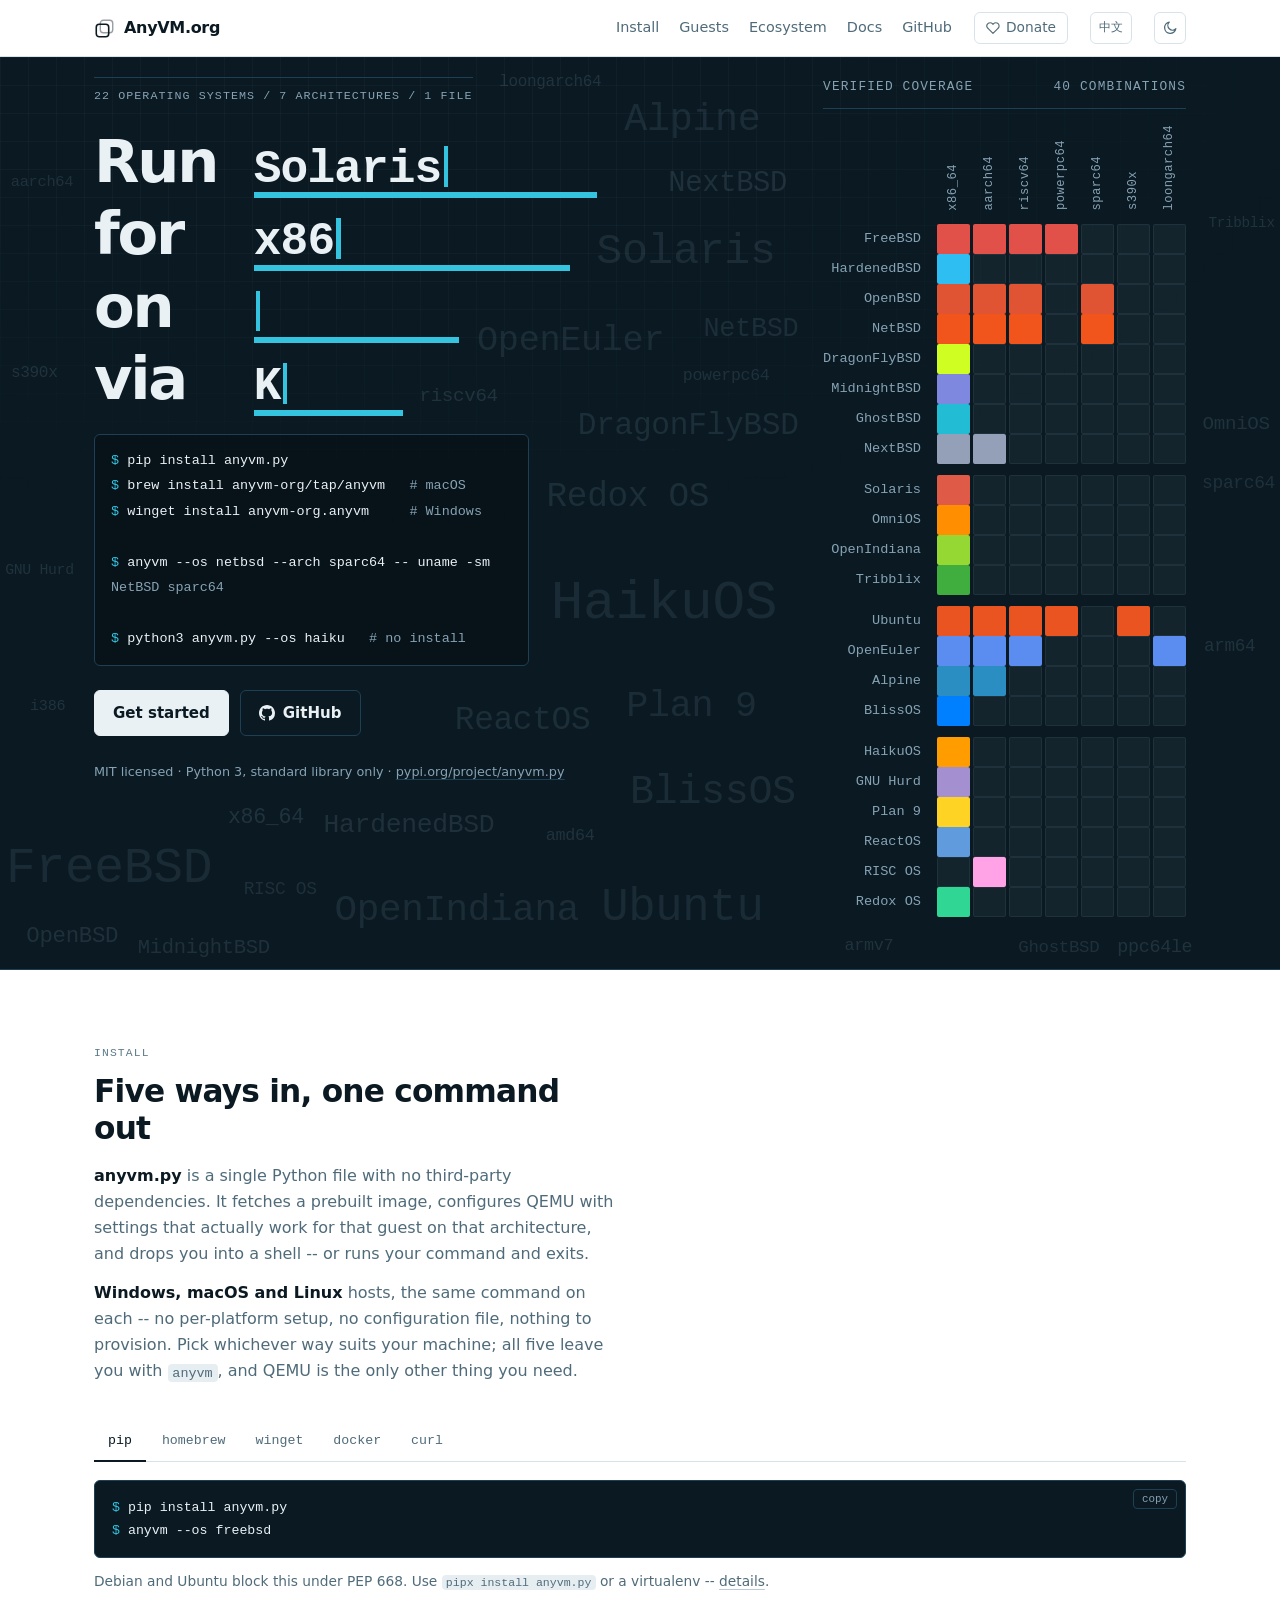
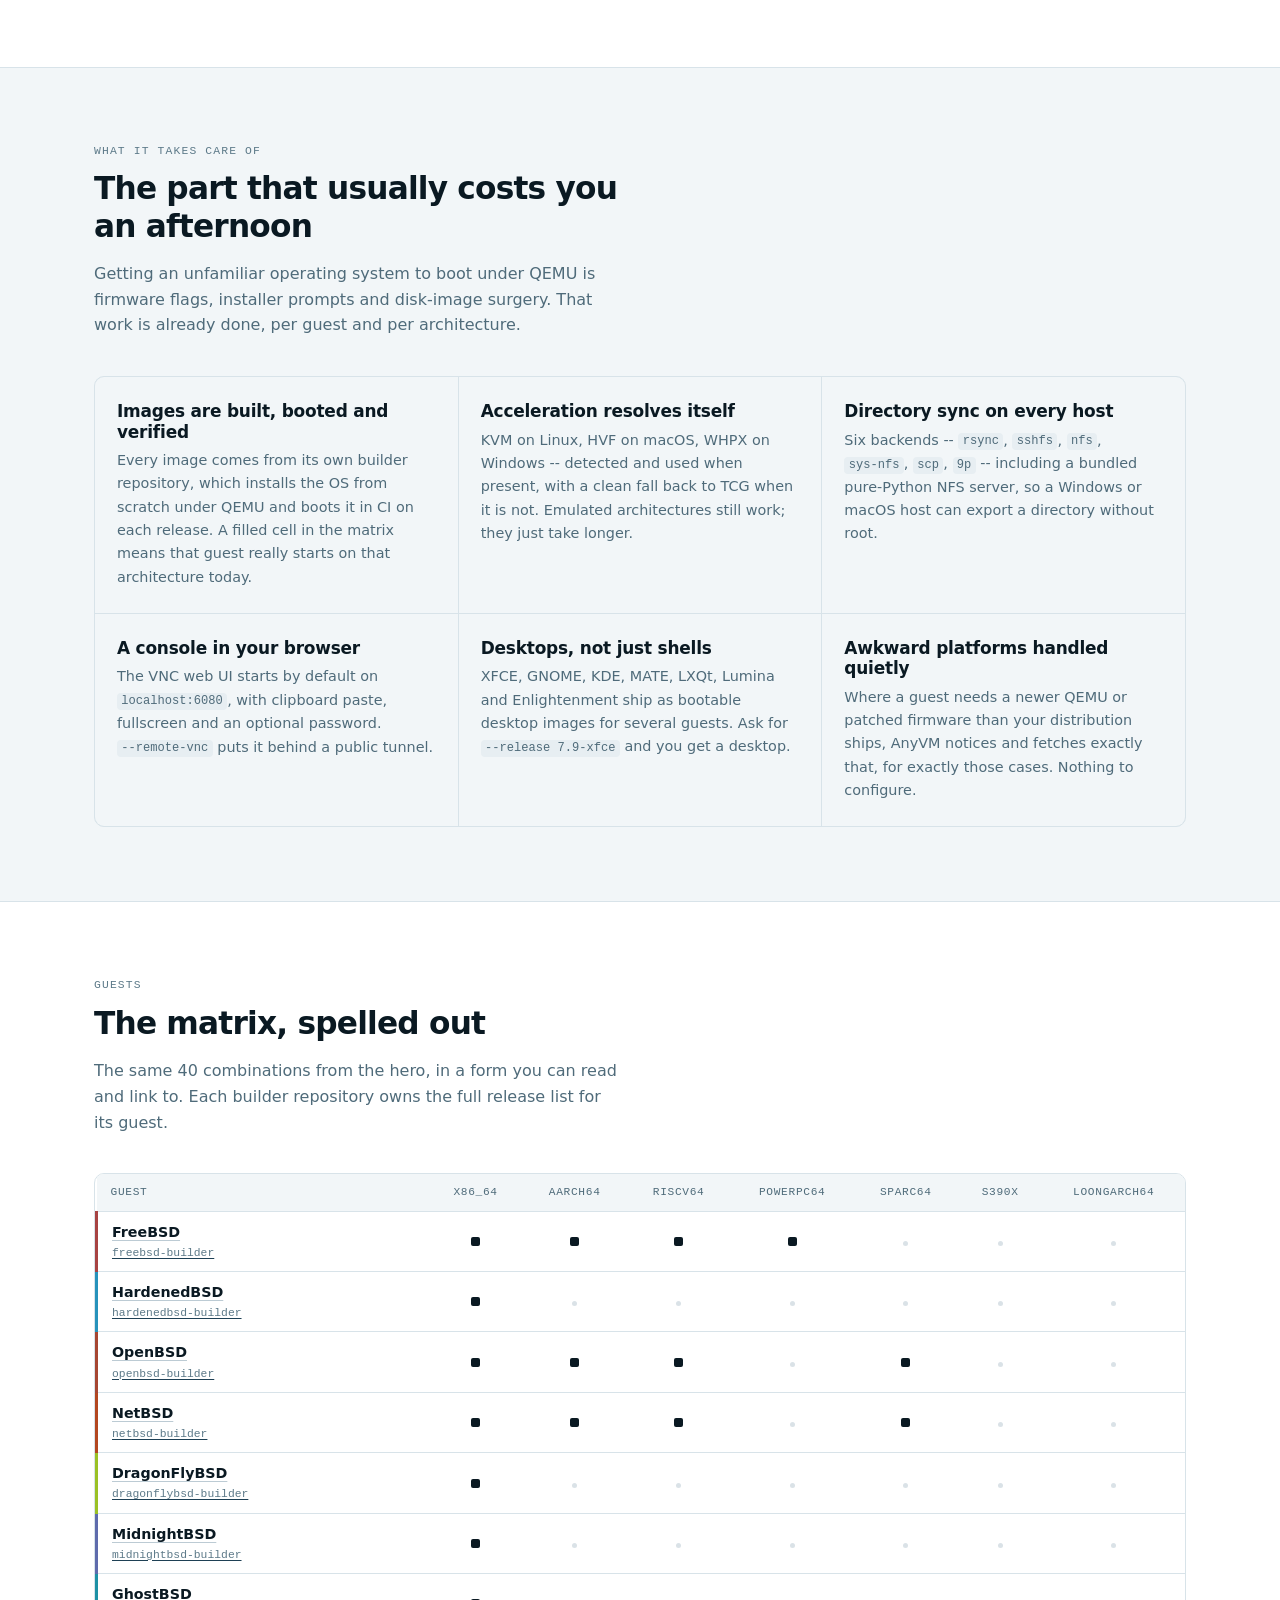
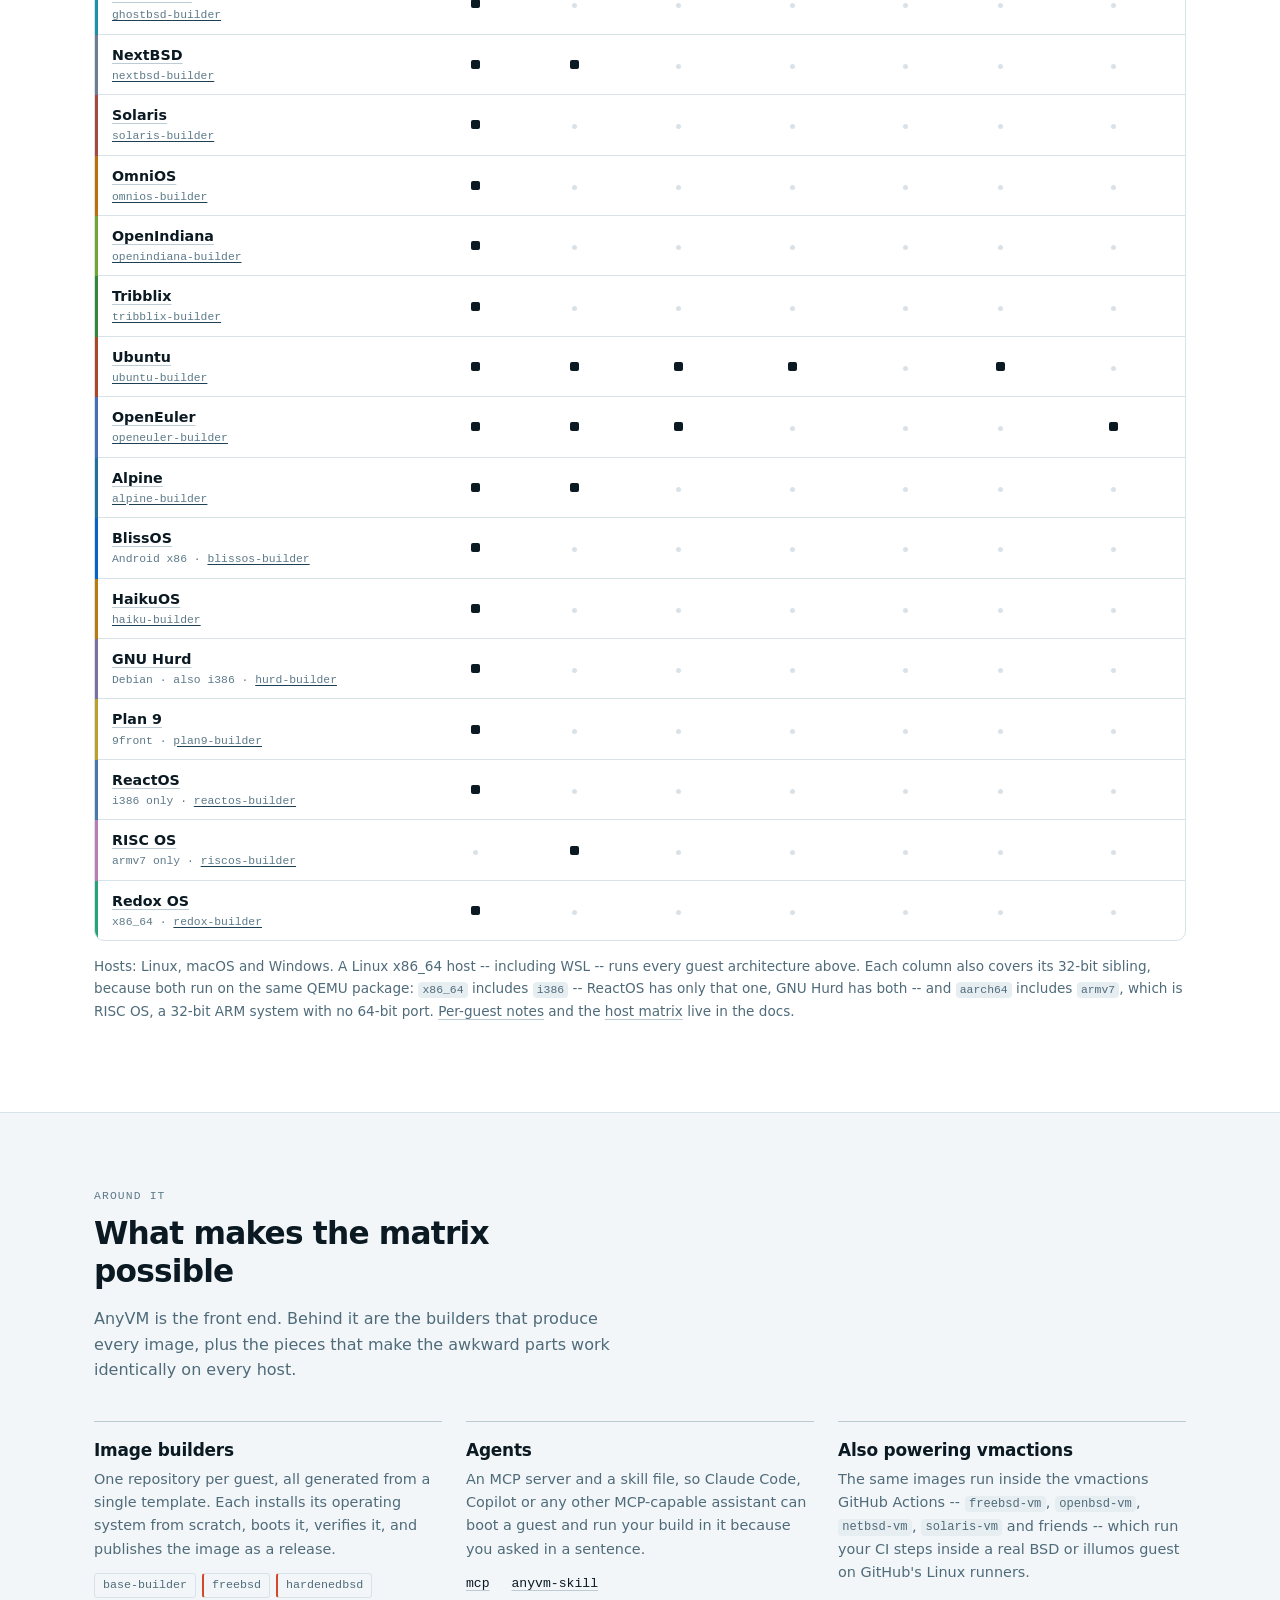
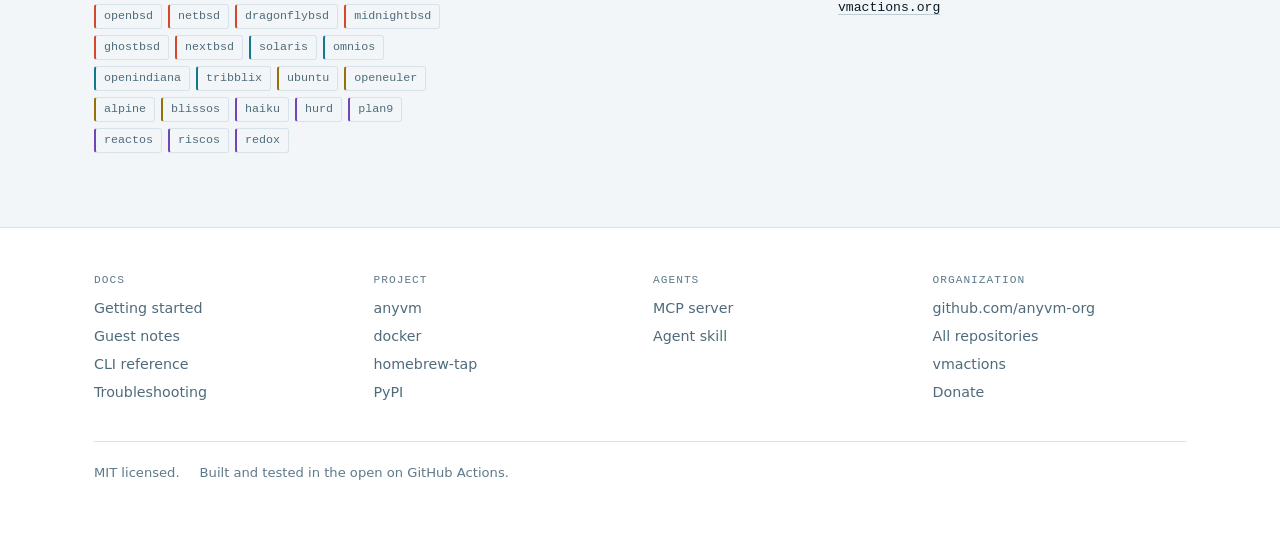
==== index.html @ 7b245a2a "update" ====
<!DOCTYPE html>
<html lang="en">
<head>
<meta charset="utf-8">
<meta name="viewport" content="width=device-width, initial-scale=1">
<title>AnyVM -- run any VM anywhere</title>
<meta name="description" content="One Python file boots 22 operating systems across 7 CPU architectures, on Linux, macOS and Windows. No libvirt, no Vagrant, no VirtualBox.">
<meta name="color-scheme" content="light dark">
<link rel="canonical" href="https://anyvm.org/">
<link rel="icon" href="data:image/svg+xml,%3Csvg%20xmlns='http://www.w3.org/2000/svg'%20viewBox='0%200%2024%2024'%3E%3Crect%20width='24'%20height='24'%20rx='4'%20fill='%230a1922'/%3E%3Crect%20x='7.6'%20y='2.4'%20width='14'%20height='14'%20rx='3.4'%20fill='none'%20stroke='%23e9f1f5'%20stroke-width='2'%20opacity='.45'/%3E%3Crect%20x='2.4'%20y='7.6'%20width='14'%20height='14'%20rx='3.4'%20fill='none'%20stroke='%23e9f1f5'%20stroke-width='2.2'/%3E%3C/svg%3E">
<link rel="stylesheet" href="/assets/style.css">
<script>try{var d=document.documentElement,t=localStorage.getItem('anyvm-theme');if(t==='dark'||t==='light')d.setAttribute('data-theme',t);var l=localStorage.getItem('anyvm-lang');if(!l)l=/^zh/i.test(navigator.language||'')?'zh':'en';if(l==='zh'){d.setAttribute('data-lang','zh');d.setAttribute('lang','zh-Hans');}d.className+='js';}catch(e){}</script>

<meta property="og:type" content="website">
<meta property="og:title" content="AnyVM -- run any VM anywhere">
<meta property="og:description" content="One Python file boots 22 operating systems across 7 CPU architectures, on Linux, macOS and Windows.">
<meta property="og:url" content="https://anyvm.org/">
<meta name="twitter:card" content="summary">
</head>
<body>

<a class="skip" href="#main">Skip to content</a>

<header class="nav">
  <div class="nav-in">
    <a class="brand" href="/" aria-label="AnyVM.org home">
      <svg width="21" height="21" viewBox="0 0 24 24" aria-hidden="true" fill="none"
           stroke="currentColor">
        <rect x="7.2" y="2.6" width="14.2" height="14.2" rx="3.4" stroke-width="1.6" opacity=".42"/>
        <rect x="2.6" y="7.2" width="14.2" height="14.2" rx="3.4" stroke-width="1.8"/>
      </svg>
      <span class="wordmark">AnyVM.org</span>
    </a>
    <nav class="nav-links" aria-label="Main">
      <a href="#install"><span lang="en">Install</span><span lang="zh">安装</span></a>
      <a href="#coverage"><span lang="en">Guests</span><span lang="zh">客户机</span></a>
      <a href="#org" class="opt"><span lang="en">Ecosystem</span><span lang="zh">生态</span></a>
      <a href="/docs/"><span lang="en">Docs</span><span lang="zh">文档</span></a>
      <a href="https://github.com/anyvm-org/anyvm">GitHub</a>
    </nav>
      <a class="donate" href="https://github.com/vmactions/donate">
        <svg width="14" height="14" viewBox="0 0 24 24" fill="none"
             stroke="currentColor" stroke-width="2" stroke-linecap="round"
             stroke-linejoin="round" aria-hidden="true">
          <path d="M20.8 4.6a5.5 5.5 0 0 0-7.8 0L12 5.7l-1-1.1a5.5 5.5 0 0 0-7.8 7.8l1.1 1.1L12 21.2l7.7-7.7 1.1-1.1a5.5 5.5 0 0 0 0-7.8z"/>
        </svg>
        <span lang="en">Donate</span><span lang="zh">赞助</span>
      </a>
      <button class="lang-toggle" type="button" aria-label="切换到中文">
        <span class="when-en">中文</span>
        <span class="when-zh">EN</span>
      </button>      <button class="theme-toggle" type="button" aria-label="Switch theme">
        <svg class="moon" width="16" height="16" viewBox="0 0 24 24" fill="none"
             stroke="currentColor" stroke-width="1.9" stroke-linecap="round"
             stroke-linejoin="round" aria-hidden="true">
          <path d="M20.8 13.1A8.5 8.5 0 1 1 10.9 3.2a6.6 6.6 0 0 0 9.9 9.9z"/>
        </svg>
        <svg class="sun" width="16" height="16" viewBox="0 0 24 24" fill="none"
             stroke="currentColor" stroke-width="1.9" stroke-linecap="round"
             aria-hidden="true">
          <circle cx="12" cy="12" r="4.1"/>
          <path d="M12 2.3v2.4M12 19.3v2.4M4.4 4.4l1.7 1.7M17.9 17.9l1.7 1.7M2.3 12h2.4M19.3 12h2.4M4.4 19.6l1.7-1.7M17.9 6.1l1.7-1.7"/>
        </svg>
      </button>  </div>
</header>

<main id="main">

<!-- ===================== HERO: the coverage matrix ===================== -->
<section class="hero">

  <!-- Decorative only: every one of these names is already in the matrix
       below, so the screen reader does not need them twice. -->
  <div class="hero-names" aria-hidden="true">
    <span>FreeBSD</span>
    <span>OmniOS</span>
    <span>Plan 9</span>
    <span>Tribblix</span>
    <span>NetBSD</span>
    <span>GNU Hurd</span>
    <span>HaikuOS</span>
    <span>OpenBSD</span>
    <span>BlissOS</span>
    <span>MidnightBSD</span>
    <span>Solaris</span>
    <span>DragonFlyBSD</span>
    <span>OpenEuler</span>
    <span>GhostBSD</span>
    <span>OpenIndiana</span>
    <span>NextBSD</span>
    <span>Ubuntu</span>
    <span>ReactOS</span>
    <span>RISC OS</span>
    <span>Redox OS</span>
    <span>HardenedBSD</span>
    <span>Alpine</span>

    <!-- Second layer: the architectures, set smaller so the guests stay the
         primary read. Aliases are included on purpose -- aarch64 and arm64
         are the same target under two names people actually type. -->
    <span>x86_64</span>
    <span>aarch64</span>
    <span>riscv64</span>
    <span>arm64</span>
    <span>sparc64</span>
    <span>s390x</span>
    <span>loongarch64</span>
    <span>ppc64le</span>
    <span>amd64</span>
    <span>powerpc64</span>
    <span>i386</span>
    <span>armv7</span>
  </div>

  <div class="hero-in">

    <div>
      <span class="eyebrow" lang="en">22 operating systems / 7 architectures / 1 file</span>
      <span class="eyebrow" lang="zh">22 个操作系统 / 7 种架构 / 1 个文件</span>
      <!-- Four rotating slots -- guest, architecture, host, accelerator --
           each cycling its own list independently. The motion is decorative,
           so the accessible name is the fixed claim rather than a moving
           target. Fixed lines, not one wrapping line: a single line would
           reflow as the words change length. Without JS it reads
           "Run FreeBSD for aarch64 on Linux via KVM" -- one concrete,
           genuinely supported combination.

           NOTE: the slots advance independently, so the combination on
           screen at any instant is not guaranteed to be a supported one.
           It advertises four axes, not one tuple. -->
      <h1 aria-label="Run any VM for any architecture on Windows, macOS, Linux or WSL2, accelerated by KVM, HVF or WHPX">
        <span class="line"><span class="lead" lang="en">Run</span><span class="lead" lang="zh">运行</span><span
          class="typer" aria-hidden="true"><span
          class="typed" data-slot="guest">FreeBSD</span><span class="caret"></span></span></span>
        <span class="line"><span class="lead" lang="en">for</span><span class="lead" lang="zh">架构</span><span
          class="typer typer-arch" aria-hidden="true"><span
          class="typed" data-slot="arch">aarch64</span><span class="caret"></span></span></span>
        <span class="line"><span class="lead" lang="en">on</span><span class="lead" lang="zh">宿主</span><span
          class="typer typer-host" aria-hidden="true"><span
          class="typed" data-slot="host">Linux</span><span class="caret"></span></span></span>
        <span class="line"><span class="lead" lang="en">via</span><span class="lead" lang="zh">加速</span><span
          class="typer typer-accel" aria-hidden="true"><span
          class="typed" data-slot="accel">KVM</span><span class="caret"></span></span></span>
      </h1>

      <pre class="hero-cmd"><span class="s">$</span> pip install anyvm.py
<span class="s">$</span> brew install anyvm-org/tap/anyvm   <span class="o"># macOS</span>
<span class="s">$</span> winget install anyvm-org.anyvm     <span class="o"># Windows</span>

<span class="s">$</span> anyvm --os netbsd --arch sparc64 -- uname -sm
<span class="o">NetBSD sparc64</span>

<span class="s">$</span> python3 anyvm.py --os haiku   <span class="o" lang="en"># no install</span><span class="o" lang="zh"># 免安装</span></pre>

      <div class="cta">
        <a class="btn btn-solid" href="/docs/"><span lang="en">Get started</span><span lang="zh">开始使用</span></a>
        <a class="btn" href="https://github.com/anyvm-org/anyvm">
          <svg width="16" height="16" viewBox="0 0 16 16" fill="currentColor" aria-hidden="true">
            <path d="M8 0C3.58 0 0 3.58 0 8c0 3.54 2.29 6.53 5.47 7.59.4.07.55-.17.55-.38
                     0-.19-.01-.82-.01-1.49-2.01.37-2.53-.49-2.69-.94-.09-.23-.48-.94-.82-1.13
                     -.28-.15-.68-.52-.01-.53.63-.01 1.08.58 1.23.82.72 1.21 1.87.87 2.33.66
                     .07-.52.28-.87.51-1.07-1.78-.2-3.64-.89-3.64-3.95 0-.87.31-1.59.82-2.15
                     -.08-.2-.36-1.02.08-2.12 0 0 .67-.21 2.2.82.64-.18 1.32-.27 2-.27s1.36.09 2 .27
                     c1.53-1.04 2.2-.82 2.2-.82.44 1.1.16 1.92.08 2.12.51.56.82 1.27.82 2.15
                     0 3.07-1.87 3.75-3.65 3.95.29.25.54.73.54 1.48 0 1.07-.01 1.93-.01 2.2
                     0 .21.15.46.55.38A8.01 8.01 0 0 0 16 8c0-4.42-3.58-8-8-8z"/>
          </svg>
          GitHub
        </a>
      </div>

      <p class="hero-foot">
        <span lang="en">MIT licensed &middot; Python 3, standard library only &middot;</span>
        <span lang="zh">MIT 许可 &middot; 只用 Python 3 标准库 &middot;</span>
        <a href="https://pypi.org/project/anyvm.py/">pypi.org/project/anyvm.py</a>
      </p>
    </div>

    <!-- Every filled cell is one guest booting on one architecture in CI.
         The shape is the honest one: x86_64 dense, everything else earned. -->
    <figure class="cov">
      <figcaption class="cov-title">
        <span lang="en">Verified coverage</span><span lang="zh">已验证覆盖</span>
        <span lang="en">40 combinations</span><span lang="zh">40 种组合</span>
      </figcaption>

      <div class="cov-grid">
        <span></span>
        <span class="axis">x86_64</span>
        <span class="axis">aarch64</span>
        <span class="axis">riscv64</span>
        <span class="axis">powerpc64</span>
        <span class="axis">sparc64</span>
        <span class="axis">s390x</span>
        <span class="axis">loongarch64</span>

        <div class="cov-band" data-os="freebsd">
          <span class="cov-os">FreeBSD</span>
          <span class="cov-cell on"></span><span class="cov-cell on"></span><span class="cov-cell on"></span><span class="cov-cell on"></span><span class="cov-cell"></span><span class="cov-cell"></span><span class="cov-cell"></span>
        </div>
        <div class="cov-band" data-os="hardenedbsd">
          <span class="cov-os">HardenedBSD</span>
          <span class="cov-cell on"></span><span class="cov-cell"></span><span class="cov-cell"></span><span class="cov-cell"></span><span class="cov-cell"></span><span class="cov-cell"></span><span class="cov-cell"></span>
        </div>
        <div class="cov-band" data-os="openbsd">
          <span class="cov-os">OpenBSD</span>
          <span class="cov-cell on"></span><span class="cov-cell on"></span><span class="cov-cell on"></span><span class="cov-cell"></span><span class="cov-cell on"></span><span class="cov-cell"></span><span class="cov-cell"></span>
        </div>
        <div class="cov-band" data-os="netbsd">
          <span class="cov-os">NetBSD</span>
          <span class="cov-cell on"></span><span class="cov-cell on"></span><span class="cov-cell on"></span><span class="cov-cell"></span><span class="cov-cell on"></span><span class="cov-cell"></span><span class="cov-cell"></span>
        </div>
        <div class="cov-band" data-os="dragonfly">
          <span class="cov-os">DragonFlyBSD</span>
          <span class="cov-cell on"></span><span class="cov-cell"></span><span class="cov-cell"></span><span class="cov-cell"></span><span class="cov-cell"></span><span class="cov-cell"></span><span class="cov-cell"></span>
        </div>
        <div class="cov-band" data-os="midnightbsd">
          <span class="cov-os">MidnightBSD</span>
          <span class="cov-cell on"></span><span class="cov-cell"></span><span class="cov-cell"></span><span class="cov-cell"></span><span class="cov-cell"></span><span class="cov-cell"></span><span class="cov-cell"></span>
        </div>
        <div class="cov-band" data-os="ghostbsd">
          <span class="cov-os">GhostBSD</span>
          <span class="cov-cell on"></span><span class="cov-cell"></span><span class="cov-cell"></span><span class="cov-cell"></span><span class="cov-cell"></span><span class="cov-cell"></span><span class="cov-cell"></span>
        </div>
        <div class="cov-band" data-os="nextbsd">
          <span class="cov-os">NextBSD</span>
          <span class="cov-cell on"></span><span class="cov-cell on"></span><span class="cov-cell"></span><span class="cov-cell"></span><span class="cov-cell"></span><span class="cov-cell"></span><span class="cov-cell"></span>
        </div>

        <span class="cov-gap"></span>

        <div class="cov-band" data-os="solaris">
          <span class="cov-os">Solaris</span>
          <span class="cov-cell on"></span><span class="cov-cell"></span><span class="cov-cell"></span><span class="cov-cell"></span><span class="cov-cell"></span><span class="cov-cell"></span><span class="cov-cell"></span>
        </div>
        <div class="cov-band" data-os="omnios">
          <span class="cov-os">OmniOS</span>
          <span class="cov-cell on"></span><span class="cov-cell"></span><span class="cov-cell"></span><span class="cov-cell"></span><span class="cov-cell"></span><span class="cov-cell"></span><span class="cov-cell"></span>
        </div>
        <div class="cov-band" data-os="openindiana">
          <span class="cov-os">OpenIndiana</span>
          <span class="cov-cell on"></span><span class="cov-cell"></span><span class="cov-cell"></span><span class="cov-cell"></span><span class="cov-cell"></span><span class="cov-cell"></span><span class="cov-cell"></span>
        </div>
        <div class="cov-band" data-os="tribblix">
          <span class="cov-os">Tribblix</span>
          <span class="cov-cell on"></span><span class="cov-cell"></span><span class="cov-cell"></span><span class="cov-cell"></span><span class="cov-cell"></span><span class="cov-cell"></span><span class="cov-cell"></span>
        </div>

        <span class="cov-gap"></span>

        <div class="cov-band" data-os="ubuntu">
          <span class="cov-os">Ubuntu</span>
          <span class="cov-cell on"></span><span class="cov-cell on"></span><span class="cov-cell on"></span><span class="cov-cell on"></span><span class="cov-cell"></span><span class="cov-cell on"></span><span class="cov-cell"></span>
        </div>
        <div class="cov-band" data-os="openeuler">
          <span class="cov-os">OpenEuler</span>
          <span class="cov-cell on"></span><span class="cov-cell on"></span><span class="cov-cell on"></span><span class="cov-cell"></span><span class="cov-cell"></span><span class="cov-cell"></span><span class="cov-cell on"></span>
        </div>
        <div class="cov-band" data-os="alpine">
          <span class="cov-os">Alpine</span>
          <span class="cov-cell on"></span><span class="cov-cell on"></span><span class="cov-cell"></span><span class="cov-cell"></span><span class="cov-cell"></span><span class="cov-cell"></span><span class="cov-cell"></span>
        </div>
        <div class="cov-band" data-os="blissos">
          <span class="cov-os">BlissOS</span>
          <span class="cov-cell on"></span><span class="cov-cell"></span><span class="cov-cell"></span><span class="cov-cell"></span><span class="cov-cell"></span><span class="cov-cell"></span><span class="cov-cell"></span>
        </div>

        <span class="cov-gap"></span>

        <div class="cov-band" data-os="haiku">
          <span class="cov-os">HaikuOS</span>
          <span class="cov-cell on"></span><span class="cov-cell"></span><span class="cov-cell"></span><span class="cov-cell"></span><span class="cov-cell"></span><span class="cov-cell"></span><span class="cov-cell"></span>
        </div>
        <div class="cov-band" data-os="hurd">
          <span class="cov-os">GNU Hurd</span>
          <span class="cov-cell on"></span><span class="cov-cell"></span><span class="cov-cell"></span><span class="cov-cell"></span><span class="cov-cell"></span><span class="cov-cell"></span><span class="cov-cell"></span>
        </div>
        <div class="cov-band" data-os="plan9">
          <span class="cov-os">Plan 9</span>
          <span class="cov-cell on"></span><span class="cov-cell"></span><span class="cov-cell"></span><span class="cov-cell"></span><span class="cov-cell"></span><span class="cov-cell"></span><span class="cov-cell"></span>
        </div>
        <div class="cov-band" data-os="reactos">
          <span class="cov-os">ReactOS</span>
          <span class="cov-cell on"></span><span class="cov-cell"></span><span class="cov-cell"></span><span class="cov-cell"></span><span class="cov-cell"></span><span class="cov-cell"></span><span class="cov-cell"></span>
        </div>
        <!-- RISC OS is 32-bit ARM only (armv7, a Raspberry Pi 2). It sits in
             the aarch64 column for the same reason ReactOS sits in x86_64:
             the 32-bit variant folds into its family's column rather than
             earning an eighth axis. See the legend under the table. -->
        <div class="cov-band" data-os="riscos">
          <span class="cov-os">RISC OS</span>
          <span class="cov-cell"></span><span class="cov-cell on"></span><span class="cov-cell"></span><span class="cov-cell"></span><span class="cov-cell"></span><span class="cov-cell"></span><span class="cov-cell"></span>
        </div>
        <div class="cov-band" data-os="redox">
          <span class="cov-os">Redox OS</span>
          <span class="cov-cell on"></span><span class="cov-cell"></span><span class="cov-cell"></span><span class="cov-cell"></span><span class="cov-cell"></span><span class="cov-cell"></span><span class="cov-cell"></span>
        </div>
      </div>
    </figure>

  </div>
</section>

<!-- ===================== INSTALL ===================== -->
<section class="section" id="install">
  <div class="wrap">
    <div class="section-head">
      <span class="tag" lang="en">Install</span><span class="tag" lang="zh">安装</span>
      <h2 lang="en">Five ways in, one command out</h2>
      <h2 lang="zh">怎么装都行，用法就一条命令</h2>
      <p lang="en">
        <strong>anyvm.py</strong> is a single Python file with no third-party
        dependencies. It fetches a prebuilt image, configures QEMU with
        settings that actually work for that guest on that architecture, and
        drops you into a shell -- or runs your command and exits.
      </p>
      <p lang="zh">
        <strong>anyvm.py</strong> 就是一个 Python 文件，不依赖任何第三方库。它会下载预先构建好的镜像，
        按这个系统在这个架构上真正跑得通的参数配好 QEMU，然后把你丢进 shell；
        也可以直接跑完你给的命令就退出。
      </p>
      <p lang="en">
        <strong>Windows, macOS and Linux</strong> hosts, the same command on
        each -- no per-platform setup, no configuration file, nothing to
        provision. Pick whichever way suits your machine; all five leave you
        with <code>anyvm</code>, and QEMU is the only other thing you need.
      </p>
      <p lang="zh">
        <strong>Windows、macOS、Linux</strong> 都能当宿主，命令一模一样：不用分平台配置，不用写配置文件，
        不用预先准备任何东西。挑个顺手的装法就行，五种最后都是同一条
        <code>anyvm</code> 命令，另外只要有 QEMU。
      </p>
    </div>

    <div data-tabs>
      <div class="tabs" role="tablist" aria-label="Installation method">
        <button class="tab" role="tab" id="tab-pip" aria-controls="panel-pip" aria-selected="true">pip</button>
        <button class="tab" role="tab" id="tab-brew" aria-controls="panel-brew" aria-selected="false" tabindex="-1">homebrew</button>
        <button class="tab" role="tab" id="tab-winget" aria-controls="panel-winget" aria-selected="false" tabindex="-1">winget</button>
        <button class="tab" role="tab" id="tab-docker" aria-controls="panel-docker" aria-selected="false" tabindex="-1">docker</button>
        <button class="tab" role="tab" id="tab-file" aria-controls="panel-file" aria-selected="false" tabindex="-1">curl</button>
      </div>

      <div class="panel" role="tabpanel" id="panel-pip" aria-labelledby="tab-pip">
        <div class="code">
<pre><span class="s">$</span> pip install anyvm.py
<span class="s">$</span> anyvm --os freebsd</pre>
        </div>
        <p class="panel-note" lang="en">
          Debian and Ubuntu block this under PEP&nbsp;668. Use
          <code>pipx install anyvm.py</code> or a virtualenv --
          <a href="/docs/#install">details</a>.
        </p>
        <p class="panel-note" lang="zh">
          Debian 和 Ubuntu 会按 PEP&nbsp;668 把这条命令拦下来。改用
          <code>pipx install anyvm.py</code> ，或者装进虚拟环境 ——
          <a href="/docs/#install">详见文档</a>。
        </p>
      </div>

      <div class="panel" role="tabpanel" id="panel-brew" aria-labelledby="tab-brew" hidden>
        <div class="code">
<pre><span class="s">$</span> brew install anyvm-org/tap/anyvm
<span class="s">$</span> anyvm --os freebsd</pre>
        </div>
        <p class="panel-note" lang="en">
          The tap pulls in <code>qemu</code> and <code>zstd</code>, so there is
          nothing else to install.
        </p>
        <p class="panel-note" lang="zh">
          这个 tap 会顺带把 <code>qemu</code> 和 <code>zstd</code> 装上，不用再管别的。
        </p>
      </div>

      <div class="panel" role="tabpanel" id="panel-winget" aria-labelledby="tab-winget" hidden>
        <div class="code">
<pre><span class="s">$</span> winget install anyvm-org.anyvm
<span class="s">$</span> anyvm --os freebsd</pre>
        </div>
        <p class="panel-note" lang="en">
          A self-contained build with Python bundled in, and QEMU comes with it
          as a package dependency -- nothing else to install.
        </p>
        <p class="panel-note" lang="zh">
          打包了 Python 的独立版本，Windows 上除了 QEMU 什么都不用装。
        </p>
      </div>

      <div class="panel" role="tabpanel" id="panel-docker" aria-labelledby="tab-docker" hidden>
        <div class="code">
<pre><span class="s">$</span> docker run --rm -it ghcr.io/anyvm-org/anyvm:latest --os freebsd</pre>
        </div>
        <p class="panel-note" lang="en">
          A VM inside a container, QEMU already set up. More tags in
          <a href="https://github.com/anyvm-org/docker">anyvm-org/docker</a>.
        </p>
        <p class="panel-note" lang="zh">
          在容器里跑虚拟机，QEMU 都配好了。更多标签见
          <a href="https://github.com/anyvm-org/docker">anyvm-org/docker</a>。
        </p>
      </div>

      <div class="panel" role="tabpanel" id="panel-file" aria-labelledby="tab-file" hidden>
        <div class="code">
<pre><span class="s">$</span> curl -O https://raw.githubusercontent.com/anyvm-org/anyvm/main/anyvm.py
<span class="s">$</span> python3 anyvm.py --os freebsd</pre>
        </div>
        <p class="panel-note" lang="en">
          Nothing outside the standard library is imported, so this one file is
          the whole program. Commit it, bake it into a CI image, scp it to a
          jump host.
        </p>
        <p class="panel-note" lang="zh">
          它不 import 标准库以外的任何东西，所以这一个文件就是全部。可以直接提交进
          仓库、打进 CI 镜像、scp 到跳板机。
        </p>
      </div>
    </div>
  </div>
</section>

<!-- ===================== WHAT IT HANDLES ===================== -->
<section class="section section-2" id="why">
  <div class="wrap">
    <div class="section-head">
      <span class="tag" lang="en">What it takes care of</span><span class="tag" lang="zh">它替你省掉的麻烦</span>
      <h2 lang="en">The part that usually costs you an afternoon</h2>
      <h2 lang="zh">通常得搭进去一个下午的活</h2>
      <p lang="en">
        Getting an unfamiliar operating system to boot under QEMU is firmware
        flags, installer prompts and disk-image surgery. That work is already
        done, per guest and per architecture.
      </p>
      <p lang="zh">
        让一个没碰过的系统在 QEMU 里跑起来，得调固件参数、过安装器、动磁盘镜像。
        这些活已经干完了，每个系统、每个架构都干过一遍。
      </p>
    </div>

    <div class="cards">
      <div class="card">
        <h3 lang="en">Images are built, booted and verified</h3><h3 lang="zh">镜像都真启动验证过</h3>
        <p lang="en">
          Every image comes from its own builder repository, which installs the
          OS from scratch under QEMU and boots it in CI on each release. A
          filled cell in the matrix means that guest really starts on that
          architecture today.
        </p>
        <p lang="zh">
          每个镜像都有自己的 builder 仓库，在 QEMU 里从零装好系统，每次发版都在 CI 里
          真跑一遍。矩阵里填了色的格子，意思是这个系统今天确实能在这个架构上起来。
        </p>
      </div>
      <div class="card">
        <h3 lang="en">Acceleration resolves itself</h3><h3 lang="zh">加速不用你管</h3>
        <p lang="en">
          KVM on Linux, HVF on macOS, WHPX on Windows -- detected and used when
          present, with a clean fall back to TCG when it is not. Emulated
          architectures still work; they just take longer.
        </p>
        <p lang="zh">
          Linux 上用 KVM，macOS 上用 HVF，Windows 上用 WHPX：有就自动用上，没有就退回
          TCG。模拟架构照样能跑，就是慢一些。
        </p>
      </div>
      <div class="card">
        <h3 lang="en">Directory sync on every host</h3><h3 lang="zh">目录共享哪种宿主都能用</h3>
        <p lang="en">
          Six backends -- <code>rsync</code>, <code>sshfs</code>,
          <code>nfs</code>, <code>sys-nfs</code>, <code>scp</code>,
          <code>9p</code> -- including a bundled pure-Python NFS server, so a
          Windows or macOS host can export a directory without root.
        </p>
        <p lang="zh">
          六种后端：<code>rsync</code>、<code>sshfs</code>、<code>nfs</code>、
          <code>sys-nfs</code>、<code>scp</code>、<code>9p</code>。其中的 NFS 服务器是
          纯 Python 写的，一并打包在内，所以 Windows 和 macOS 上不用 root 也能共享目录。
        </p>
      </div>
      <div class="card">
        <h3 lang="en">A console in your browser</h3><h3 lang="zh">图形界面直接开在浏览器里</h3>
        <p lang="en">
          The VNC web UI starts by default on <code>localhost:6080</code>, with
          clipboard paste, fullscreen and an optional password.
          <code>--remote-vnc</code> puts it behind a public tunnel.
        </p>
        <p lang="zh">
          VNC 网页控制台默认跑在 <code>localhost:6080</code>，能粘贴剪贴板、能全屏，
          也能设密码。加上 <code>--remote-vnc</code> 就把它挂到公网隧道上。
        </p>
      </div>
      <div class="card">
        <h3 lang="en">Desktops, not just shells</h3><h3 lang="zh">不止命令行，还有完整桌面</h3>
        <p lang="en">
          XFCE, GNOME, KDE, MATE, LXQt, Lumina and Enlightenment ship as
          bootable desktop images for several guests. Ask for
          <code>--release 7.9-xfce</code> and you get a desktop.
        </p>
        <p lang="zh">
          XFCE、GNOME、KDE、MATE、LXQt、Lumina、Enlightenment 都有现成的桌面镜像，
          好几个系统都能用。写上 <code>--release 7.9-xfce</code>，开出来就是个桌面。
        </p>
      </div>
      <div class="card">
        <h3 lang="en">Awkward platforms handled quietly</h3><h3 lang="zh">冷门平台的坑都填过了</h3>
        <p lang="en">
          Where a guest needs a newer QEMU or patched firmware than your
          distribution ships, AnyVM notices and fetches exactly that, for
          exactly those cases. Nothing to configure.
        </p>
        <p lang="zh">
          有些系统需要比你发行版更新的 QEMU，或者打过补丁的固件。AnyVM 认得出这些情况，
          只在需要的时候去取，不用你操心。
        </p>
      </div>
    </div>
  </div>
</section>

<!-- ===================== COVERAGE TABLE ===================== -->
<section class="section" id="coverage">
  <div class="wrap">
    <div class="section-head">
      <span class="tag" lang="en">Guests</span><span class="tag" lang="zh">客户机</span>
      <h2 lang="en">The matrix, spelled out</h2>
      <h2 lang="zh">把矩阵摊开看</h2>
      <p lang="en">
        The same 40 combinations from the hero, in a form you can read and
        link to. Each builder repository owns the full release list for its
        guest.
      </p>
      <p lang="zh">
        还是上面那 40 种组合，换成能读、能引用的表格。每个系统支持哪些版本，由它
        自己的 builder 仓库说了算。
      </p>
    </div>

    <div class="tablewrap">
      <table>
        <thead>
          <tr>
            <th scope="col"><span lang="en">Guest</span><span lang="zh">客户机</span></th>
            <th scope="col" class="mark">x86_64</th>
            <th scope="col" class="mark">aarch64</th>
            <th scope="col" class="mark">riscv64</th>
            <th scope="col" class="mark">powerpc64</th>
            <th scope="col" class="mark">sparc64</th>
            <th scope="col" class="mark">s390x</th>
            <th scope="col" class="mark">loongarch64</th>
          </tr>
        </thead>
        <tbody>
          <tr data-os="freebsd">
            <th scope="row" class="row-os"><a href="/docs/guests.html#freebsd">FreeBSD</a><span class="sub"><a href="https://github.com/anyvm-org/freebsd-builder">freebsd-builder</a></span></th>
            <td class="mark"><span class="mk mk-on" title="Supported"></span></td>
            <td class="mark"><span class="mk mk-on" title="Supported"></span></td>
            <td class="mark"><span class="mk mk-on" title="Supported"></span></td>
            <td class="mark"><span class="mk mk-on" title="Supported"></span></td>
            <td class="mark"><span class="mk mk-off" title="Not available"></span></td>
            <td class="mark"><span class="mk mk-off" title="Not available"></span></td>
            <td class="mark"><span class="mk mk-off" title="Not available"></span></td>
          </tr>
          <tr data-os="hardenedbsd">
            <th scope="row" class="row-os"><a href="/docs/guests.html#hardenedbsd">HardenedBSD</a><span class="sub"><a href="https://github.com/anyvm-org/hardenedbsd-builder">hardenedbsd-builder</a></span></th>
            <td class="mark"><span class="mk mk-on" title="Supported"></span></td>
            <td class="mark"><span class="mk mk-off" title="Not available"></span></td>
            <td class="mark"><span class="mk mk-off" title="Not available"></span></td>
            <td class="mark"><span class="mk mk-off" title="Not available"></span></td>
            <td class="mark"><span class="mk mk-off" title="Not available"></span></td>
            <td class="mark"><span class="mk mk-off" title="Not available"></span></td>
            <td class="mark"><span class="mk mk-off" title="Not available"></span></td>
          </tr>
          <tr data-os="openbsd">
            <th scope="row" class="row-os"><a href="/docs/guests.html#openbsd">OpenBSD</a><span class="sub"><a href="https://github.com/anyvm-org/openbsd-builder">openbsd-builder</a></span></th>
            <td class="mark"><span class="mk mk-on" title="Supported"></span></td>
            <td class="mark"><span class="mk mk-on" title="Supported"></span></td>
            <td class="mark"><span class="mk mk-on" title="Supported"></span></td>
            <td class="mark"><span class="mk mk-off" title="Not available"></span></td>
            <td class="mark"><span class="mk mk-on" title="Supported"></span></td>
            <td class="mark"><span class="mk mk-off" title="Not available"></span></td>
            <td class="mark"><span class="mk mk-off" title="Not available"></span></td>
          </tr>
          <tr data-os="netbsd">
            <th scope="row" class="row-os"><a href="/docs/guests.html#netbsd">NetBSD</a><span class="sub"><a href="https://github.com/anyvm-org/netbsd-builder">netbsd-builder</a></span></th>
            <td class="mark"><span class="mk mk-on" title="Supported"></span></td>
            <td class="mark"><span class="mk mk-on" title="Supported"></span></td>
            <td class="mark"><span class="mk mk-on" title="Supported"></span></td>
            <td class="mark"><span class="mk mk-off" title="Not available"></span></td>
            <td class="mark"><span class="mk mk-on" title="Supported"></span></td>
            <td class="mark"><span class="mk mk-off" title="Not available"></span></td>
            <td class="mark"><span class="mk mk-off" title="Not available"></span></td>
          </tr>
          <tr data-os="dragonfly">
            <th scope="row" class="row-os"><a href="/docs/guests.html#dragonflybsd">DragonFlyBSD</a><span class="sub"><a href="https://github.com/anyvm-org/dragonflybsd-builder">dragonflybsd-builder</a></span></th>
            <td class="mark"><span class="mk mk-on" title="Supported"></span></td>
            <td class="mark"><span class="mk mk-off" title="Not available"></span></td>
            <td class="mark"><span class="mk mk-off" title="Not available"></span></td>
            <td class="mark"><span class="mk mk-off" title="Not available"></span></td>
            <td class="mark"><span class="mk mk-off" title="Not available"></span></td>
            <td class="mark"><span class="mk mk-off" title="Not available"></span></td>
            <td class="mark"><span class="mk mk-off" title="Not available"></span></td>
          </tr>
          <tr data-os="midnightbsd">
            <th scope="row" class="row-os"><a href="/docs/guests.html#midnightbsd">MidnightBSD</a><span class="sub"><a href="https://github.com/anyvm-org/midnightbsd-builder">midnightbsd-builder</a></span></th>
            <td class="mark"><span class="mk mk-on" title="Supported"></span></td>
            <td class="mark"><span class="mk mk-off" title="Not available"></span></td>
            <td class="mark"><span class="mk mk-off" title="Not available"></span></td>
            <td class="mark"><span class="mk mk-off" title="Not available"></span></td>
            <td class="mark"><span class="mk mk-off" title="Not available"></span></td>
            <td class="mark"><span class="mk mk-off" title="Not available"></span></td>
            <td class="mark"><span class="mk mk-off" title="Not available"></span></td>
          </tr>
          <tr data-os="ghostbsd">
            <th scope="row" class="row-os"><a href="/docs/guests.html#ghostbsd">GhostBSD</a><span class="sub"><a href="https://github.com/anyvm-org/ghostbsd-builder">ghostbsd-builder</a></span></th>
            <td class="mark"><span class="mk mk-on" title="Supported"></span></td>
            <td class="mark"><span class="mk mk-off" title="Not available"></span></td>
            <td class="mark"><span class="mk mk-off" title="Not available"></span></td>
            <td class="mark"><span class="mk mk-off" title="Not available"></span></td>
            <td class="mark"><span class="mk mk-off" title="Not available"></span></td>
            <td class="mark"><span class="mk mk-off" title="Not available"></span></td>
            <td class="mark"><span class="mk mk-off" title="Not available"></span></td>
          </tr>
          <tr data-os="nextbsd">
            <th scope="row" class="row-os"><a href="/docs/guests.html#nextbsd">NextBSD</a><span class="sub"><a href="https://github.com/anyvm-org/nextbsd-builder">nextbsd-builder</a></span></th>
            <td class="mark"><span class="mk mk-on" title="Supported"></span></td>
            <td class="mark"><span class="mk mk-on" title="Supported"></span></td>
            <td class="mark"><span class="mk mk-off" title="Not available"></span></td>
            <td class="mark"><span class="mk mk-off" title="Not available"></span></td>
            <td class="mark"><span class="mk mk-off" title="Not available"></span></td>
            <td class="mark"><span class="mk mk-off" title="Not available"></span></td>
            <td class="mark"><span class="mk mk-off" title="Not available"></span></td>
          </tr>

          <tr data-os="solaris">
            <th scope="row" class="row-os"><a href="/docs/guests.html#solaris">Solaris</a><span class="sub"><a href="https://github.com/anyvm-org/solaris-builder">solaris-builder</a></span></th>
            <td class="mark"><span class="mk mk-on" title="Supported"></span></td>
            <td class="mark"><span class="mk mk-off" title="Not available"></span></td>
            <td class="mark"><span class="mk mk-off" title="Not available"></span></td>
            <td class="mark"><span class="mk mk-off" title="Not available"></span></td>
            <td class="mark"><span class="mk mk-off" title="Not available"></span></td>
            <td class="mark"><span class="mk mk-off" title="Not available"></span></td>
            <td class="mark"><span class="mk mk-off" title="Not available"></span></td>
          </tr>
          <tr data-os="omnios">
            <th scope="row" class="row-os"><a href="/docs/guests.html#omnios">OmniOS</a><span class="sub"><a href="https://github.com/anyvm-org/omnios-builder">omnios-builder</a></span></th>
            <td class="mark"><span class="mk mk-on" title="Supported"></span></td>
            <td class="mark"><span class="mk mk-off" title="Not available"></span></td>
            <td class="mark"><span class="mk mk-off" title="Not available"></span></td>
            <td class="mark"><span class="mk mk-off" title="Not available"></span></td>
            <td class="mark"><span class="mk mk-off" title="Not available"></span></td>
            <td class="mark"><span class="mk mk-off" title="Not available"></span></td>
            <td class="mark"><span class="mk mk-off" title="Not available"></span></td>
          </tr>
          <tr data-os="openindiana">
            <th scope="row" class="row-os"><a href="/docs/guests.html#openindiana">OpenIndiana</a><span class="sub"><a href="https://github.com/anyvm-org/openindiana-builder">openindiana-builder</a></span></th>
            <td class="mark"><span class="mk mk-on" title="Supported"></span></td>
            <td class="mark"><span class="mk mk-off" title="Not available"></span></td>
            <td class="mark"><span class="mk mk-off" title="Not available"></span></td>
            <td class="mark"><span class="mk mk-off" title="Not available"></span></td>
            <td class="mark"><span class="mk mk-off" title="Not available"></span></td>
            <td class="mark"><span class="mk mk-off" title="Not available"></span></td>
            <td class="mark"><span class="mk mk-off" title="Not available"></span></td>
          </tr>
          <tr data-os="tribblix">
            <th scope="row" class="row-os"><a href="/docs/guests.html#tribblix">Tribblix</a><span class="sub"><a href="https://github.com/anyvm-org/tribblix-builder">tribblix-builder</a></span></th>
            <td class="mark"><span class="mk mk-on" title="Supported"></span></td>
            <td class="mark"><span class="mk mk-off" title="Not available"></span></td>
            <td class="mark"><span class="mk mk-off" title="Not available"></span></td>
            <td class="mark"><span class="mk mk-off" title="Not available"></span></td>
            <td class="mark"><span class="mk mk-off" title="Not available"></span></td>
            <td class="mark"><span class="mk mk-off" title="Not available"></span></td>
            <td class="mark"><span class="mk mk-off" title="Not available"></span></td>
          </tr>

          <tr data-os="ubuntu">
            <th scope="row" class="row-os"><a href="/docs/guests.html#ubuntu">Ubuntu</a><span class="sub"><a href="https://github.com/anyvm-org/ubuntu-builder">ubuntu-builder</a></span></th>
            <td class="mark"><span class="mk mk-on" title="Supported"></span></td>
            <td class="mark"><span class="mk mk-on" title="Supported"></span></td>
            <td class="mark"><span class="mk mk-on" title="Supported"></span></td>
            <td class="mark"><span class="mk mk-on" title="Supported"></span></td>
            <td class="mark"><span class="mk mk-off" title="Not available"></span></td>
            <td class="mark"><span class="mk mk-on" title="Supported"></span></td>
            <td class="mark"><span class="mk mk-off" title="Not available"></span></td>
          </tr>
          <tr data-os="openeuler">
            <th scope="row" class="row-os"><a href="/docs/guests.html#openeuler">OpenEuler</a><span class="sub"><a href="https://github.com/anyvm-org/openeuler-builder">openeuler-builder</a></span></th>
            <td class="mark"><span class="mk mk-on" title="Supported"></span></td>
            <td class="mark"><span class="mk mk-on" title="Supported"></span></td>
            <td class="mark"><span class="mk mk-on" title="Supported"></span></td>
            <td class="mark"><span class="mk mk-off" title="Not available"></span></td>
            <td class="mark"><span class="mk mk-off" title="Not available"></span></td>
            <td class="mark"><span class="mk mk-off" title="Not available"></span></td>
            <td class="mark"><span class="mk mk-on" title="Supported"></span></td>
          </tr>
          <tr data-os="alpine">
            <th scope="row" class="row-os"><a href="/docs/guests.html#alpine">Alpine</a><span class="sub"><a href="https://github.com/anyvm-org/alpine-builder">alpine-builder</a></span></th>
            <td class="mark"><span class="mk mk-on" title="Supported"></span></td>
            <td class="mark"><span class="mk mk-on" title="Supported"></span></td>
            <td class="mark"><span class="mk mk-off" title="Not available"></span></td>
            <td class="mark"><span class="mk mk-off" title="Not available"></span></td>
            <td class="mark"><span class="mk mk-off" title="Not available"></span></td>
            <td class="mark"><span class="mk mk-off" title="Not available"></span></td>
            <td class="mark"><span class="mk mk-off" title="Not available"></span></td>
          </tr>
          <tr data-os="blissos">
            <th scope="row" class="row-os"><a href="/docs/guests.html#blissos">BlissOS</a><span class="sub">Android x86 &middot; <a href="https://github.com/anyvm-org/blissos-builder">blissos-builder</a></span></th>
            <td class="mark"><span class="mk mk-on" title="Supported"></span></td>
            <td class="mark"><span class="mk mk-off" title="Not available"></span></td>
            <td class="mark"><span class="mk mk-off" title="Not available"></span></td>
            <td class="mark"><span class="mk mk-off" title="Not available"></span></td>
            <td class="mark"><span class="mk mk-off" title="Not available"></span></td>
            <td class="mark"><span class="mk mk-off" title="Not available"></span></td>
            <td class="mark"><span class="mk mk-off" title="Not available"></span></td>
          </tr>

          <tr data-os="haiku">
            <th scope="row" class="row-os"><a href="/docs/guests.html#haiku">HaikuOS</a><span class="sub"><a href="https://github.com/anyvm-org/haiku-builder">haiku-builder</a></span></th>
            <td class="mark"><span class="mk mk-on" title="Supported"></span></td>
            <td class="mark"><span class="mk mk-off" title="Not available"></span></td>
            <td class="mark"><span class="mk mk-off" title="Not available"></span></td>
            <td class="mark"><span class="mk mk-off" title="Not available"></span></td>
            <td class="mark"><span class="mk mk-off" title="Not available"></span></td>
            <td class="mark"><span class="mk mk-off" title="Not available"></span></td>
            <td class="mark"><span class="mk mk-off" title="Not available"></span></td>
          </tr>
          <tr data-os="hurd">
            <th scope="row" class="row-os"><a href="/docs/guests.html#hurd">GNU Hurd</a><span class="sub">Debian &middot; also i386 &middot; <a href="https://github.com/anyvm-org/hurd-builder">hurd-builder</a></span></th>
            <td class="mark"><span class="mk mk-on" title="Supported -- x86_64 and i386"></span></td>
            <td class="mark"><span class="mk mk-off" title="Not available"></span></td>
            <td class="mark"><span class="mk mk-off" title="Not available"></span></td>
            <td class="mark"><span class="mk mk-off" title="Not available"></span></td>
            <td class="mark"><span class="mk mk-off" title="Not available"></span></td>
            <td class="mark"><span class="mk mk-off" title="Not available"></span></td>
            <td class="mark"><span class="mk mk-off" title="Not available"></span></td>
          </tr>
          <tr data-os="plan9">
            <th scope="row" class="row-os"><a href="/docs/guests.html#plan9">Plan 9</a><span class="sub">9front &middot; <a href="https://github.com/anyvm-org/plan9-builder">plan9-builder</a></span></th>
            <td class="mark"><span class="mk mk-on" title="Supported"></span></td>
            <td class="mark"><span class="mk mk-off" title="Not available"></span></td>
            <td class="mark"><span class="mk mk-off" title="Not available"></span></td>
            <td class="mark"><span class="mk mk-off" title="Not available"></span></td>
            <td class="mark"><span class="mk mk-off" title="Not available"></span></td>
            <td class="mark"><span class="mk mk-off" title="Not available"></span></td>
            <td class="mark"><span class="mk mk-off" title="Not available"></span></td>
          </tr>
          <tr data-os="reactos">
            <th scope="row" class="row-os"><a href="/docs/guests.html#reactos">ReactOS</a><span class="sub">i386 only &middot; <a href="https://github.com/anyvm-org/reactos-builder">reactos-builder</a></span></th>
            <td class="mark"><span class="mk mk-on" title="Supported -- i386 only"></span></td>
            <td class="mark"><span class="mk mk-off" title="Not available"></span></td>
            <td class="mark"><span class="mk mk-off" title="Not available"></span></td>
            <td class="mark"><span class="mk mk-off" title="Not available"></span></td>
            <td class="mark"><span class="mk mk-off" title="Not available"></span></td>
            <td class="mark"><span class="mk mk-off" title="Not available"></span></td>
            <td class="mark"><span class="mk mk-off" title="Not available"></span></td>
          </tr>
          <tr data-os="riscos">
            <th scope="row" class="row-os"><a href="/docs/guests.html#riscos">RISC OS</a><span class="sub">armv7 only &middot; <a href="https://github.com/anyvm-org/riscos-builder">riscos-builder</a></span></th>
            <td class="mark"><span class="mk mk-off" title="Not available"></span></td>
            <td class="mark"><span class="mk mk-on" title="Supported -- 32-bit armv7 only"></span></td>
            <td class="mark"><span class="mk mk-off" title="Not available"></span></td>
            <td class="mark"><span class="mk mk-off" title="Not available"></span></td>
            <td class="mark"><span class="mk mk-off" title="Not available"></span></td>
            <td class="mark"><span class="mk mk-off" title="Not available"></span></td>
            <td class="mark"><span class="mk mk-off" title="Not available"></span></td>
          </tr>
          <tr data-os="redox">
            <th scope="row" class="row-os"><a href="/docs/guests.html#redox">Redox OS</a><span class="sub">x86_64 &middot; <a href="https://github.com/anyvm-org/redox-builder">redox-builder</a></span></th>
            <td class="mark"><span class="mk mk-on" title="Supported"></span></td>
            <td class="mark"><span class="mk mk-off" title="Not available"></span></td>
            <td class="mark"><span class="mk mk-off" title="Not available"></span></td>
            <td class="mark"><span class="mk mk-off" title="Not available"></span></td>
            <td class="mark"><span class="mk mk-off" title="Not available"></span></td>
            <td class="mark"><span class="mk mk-off" title="Not available"></span></td>
            <td class="mark"><span class="mk mk-off" title="Not available"></span></td>
          </tr>
        </tbody>
      </table>
    </div>

    <p class="legend" lang="en">
      Hosts: Linux, macOS and Windows. A Linux x86_64 host -- including WSL --
      runs every guest architecture above. Each column also covers its 32-bit
      sibling, because both run on the same QEMU package: <code>x86_64</code>
      includes <code>i386</code> -- ReactOS has only that one, GNU Hurd has
      both -- and <code>aarch64</code> includes <code>armv7</code>, which is
      RISC OS, a 32-bit ARM system with no 64-bit port.
      <a href="/docs/guests.html">Per-guest notes</a> and the
      <a href="/docs/#hosts">host matrix</a> live in the docs.
    </p>
    <p class="legend" lang="zh">
      宿主支持 Linux、macOS 和 Windows。一台 Linux x86_64（WSL 也算）能跑上面所有
      架构。每一列也都包含它对应的 32 位架构，因为两者用的是同一个 QEMU 包：
      <code>x86_64</code> 含 <code>i386</code> —— ReactOS 只有 32 位，GNU Hurd
      两种都有 —— <code>aarch64</code> 含 <code>armv7</code>，也就是 RISC OS，
      它是纯 32 位 ARM 系统，没有 64 位移植。
      <a href="/docs/guests.html">每个系统的说明</a>和
      <a href="/docs/#hosts">宿主对照表</a>都在文档里。
    </p>
  </div>
</section>

<!-- ===================== ORG ===================== -->
<section class="section section-2" id="org">
  <div class="wrap">
    <div class="section-head">
      <span class="tag" lang="en">Around it</span><span class="tag" lang="zh">周边</span>
      <h2 lang="en">What makes the matrix possible</h2>
      <h2 lang="zh">这张矩阵背后是什么</h2>
      <p lang="en">
        AnyVM is the front end. Behind it are the builders that produce every
        image, plus the pieces that make the awkward parts work identically on
        every host.
      </p>
      <p lang="zh">
        AnyVM 只是前台。后面有一整套 builder 在产出镜像，还有几个组件专门负责把最
        麻烦的那些事在每种宿主上抹平。
      </p>
    </div>

    <div class="eco">
      <div class="eco-item">
        <h3 lang="en">Image builders</h3><h3 lang="zh">镜像 builder</h3>
        <p lang="en">
          One repository per guest, all generated from a single template. Each
          installs its operating system from scratch, boots it, verifies it,
          and publishes the image as a release.
        </p>
        <p lang="zh">
          一个系统一个仓库，都从同一份模板生成。每个仓库自己从零装系统、启动、验证，
          最后把镜像作为 release 发出来。
        </p>
        <div class="pills">
          <a class="pill" href="https://github.com/anyvm-org/base-builder">base-builder</a>
          <a class="pill" data-fam="bsd" href="https://github.com/anyvm-org/freebsd-builder">freebsd</a>
          <a class="pill" data-fam="bsd" href="https://github.com/anyvm-org/hardenedbsd-builder">hardenedbsd</a>
          <a class="pill" data-fam="bsd" href="https://github.com/anyvm-org/openbsd-builder">openbsd</a>
          <a class="pill" data-fam="bsd" href="https://github.com/anyvm-org/netbsd-builder">netbsd</a>
          <a class="pill" data-fam="bsd" href="https://github.com/anyvm-org/dragonflybsd-builder">dragonflybsd</a>
          <a class="pill" data-fam="bsd" href="https://github.com/anyvm-org/midnightbsd-builder">midnightbsd</a>
          <a class="pill" data-fam="bsd" href="https://github.com/anyvm-org/ghostbsd-builder">ghostbsd</a>
          <a class="pill" data-fam="bsd" href="https://github.com/anyvm-org/nextbsd-builder">nextbsd</a>
          <a class="pill" data-fam="illumos" href="https://github.com/anyvm-org/solaris-builder">solaris</a>
          <a class="pill" data-fam="illumos" href="https://github.com/anyvm-org/omnios-builder">omnios</a>
          <a class="pill" data-fam="illumos" href="https://github.com/anyvm-org/openindiana-builder">openindiana</a>
          <a class="pill" data-fam="illumos" href="https://github.com/anyvm-org/tribblix-builder">tribblix</a>
          <a class="pill" data-fam="linux" href="https://github.com/anyvm-org/ubuntu-builder">ubuntu</a>
          <a class="pill" data-fam="linux" href="https://github.com/anyvm-org/openeuler-builder">openeuler</a>
          <a class="pill" data-fam="linux" href="https://github.com/anyvm-org/alpine-builder">alpine</a>
          <a class="pill" data-fam="linux" href="https://github.com/anyvm-org/blissos-builder">blissos</a>
          <a class="pill" data-fam="research" href="https://github.com/anyvm-org/haiku-builder">haiku</a>
          <a class="pill" data-fam="research" href="https://github.com/anyvm-org/hurd-builder">hurd</a>
          <a class="pill" data-fam="research" href="https://github.com/anyvm-org/plan9-builder">plan9</a>
          <a class="pill" data-fam="research" href="https://github.com/anyvm-org/reactos-builder">reactos</a>
          <a class="pill" data-fam="research" href="https://github.com/anyvm-org/riscos-builder">riscos</a>
          <a class="pill" data-fam="research" href="https://github.com/anyvm-org/redox-builder">redox</a>
        </div>
      </div>

      <div class="eco-item">
        <h3 lang="en">Agents</h3><h3 lang="zh">AI 智能体</h3>
        <p lang="en">
          An MCP server and a skill file, so Claude Code, Copilot or any other
          MCP-capable assistant can boot a guest and run your build in it
          because you asked in a sentence.
        </p>
        <p lang="zh">
          一个 MCP 服务器加一份 skill 文件。装上以后，你跟 Claude Code 或 Copilot 说一句
          话，它就能开好虚拟机、在里面把你的构建跑完。
        </p>
        <div class="eco-links">
          <a href="https://github.com/anyvm-org/mcp">mcp</a>
          <a href="https://github.com/anyvm-org/anyvm-skill">anyvm-skill</a>
        </div>
      </div>

      <div class="eco-item">
        <h3 lang="en">Also powering vmactions</h3><h3 lang="zh">vmactions 用的也是这批镜像</h3>
        <p lang="en">
          The same images run inside the vmactions GitHub Actions --
          <code>freebsd-vm</code>, <code>openbsd-vm</code>,
          <code>netbsd-vm</code>, <code>solaris-vm</code> and friends -- which
          run your CI steps inside a real BSD or illumos guest on GitHub's
          Linux runners.
        </p>
        <p lang="zh">
          vmactions 那套 GitHub Actions —— <code>freebsd-vm</code>、<code>openbsd-vm</code>、
          <code>netbsd-vm</code>、<code>solaris-vm</code> 等等 —— 用的就是这些镜像：在
          GitHub 的 Linux runner 上，把你的 CI 步骤丢进真正的 BSD 或 illumos 里跑。
        </p>
        <div class="eco-links">
          <a href="https://vmactions.org">vmactions.org</a>
        </div>
      </div>

    </div>
  </div>
</section>

</main>

<footer class="footer">
  <div class="wrap">
    <div class="footer-grid">
      <div>
        <h4 lang="en">Docs</h4><h4 lang="zh">文档</h4>
        <ul>
          <li><a href="/docs/"><span lang="en">Getting started</span><span lang="zh">快速上手</span></a></li>
          <li><a href="/docs/guests.html"><span lang="en">Guest notes</span><span lang="zh">客户机说明</span></a></li>
          <li><a href="/docs/cli.html"><span lang="en">CLI reference</span><span lang="zh">CLI 参考</span></a></li>
          <li><a href="/docs/faq.html"><span lang="en">Troubleshooting</span><span lang="zh">故障排查</span></a></li>
        </ul>
      </div>
      <div>
        <h4 lang="en">Project</h4><h4 lang="zh">项目</h4>
        <ul>
          <li><a href="https://github.com/anyvm-org/anyvm">anyvm</a></li>
          <li><a href="https://github.com/anyvm-org/docker">docker</a></li>
          <li><a href="https://github.com/anyvm-org/homebrew-tap">homebrew-tap</a></li>
          <li><a href="https://pypi.org/project/anyvm.py/">PyPI</a></li>
        </ul>
      </div>
      <div>
        <h4 lang="en">Agents</h4><h4 lang="zh">智能体</h4>
        <ul>
          <li><a href="https://github.com/anyvm-org/mcp"><span lang="en">MCP server</span><span lang="zh">MCP 服务器</span></a></li>
          <li><a href="https://github.com/anyvm-org/anyvm-skill"><span lang="en">Agent skill</span><span lang="zh">Agent skill</span></a></li>
        </ul>
      </div>
      <div>
        <h4 lang="en">Organization</h4><h4 lang="zh">组织</h4>
        <ul>
          <li><a href="https://github.com/anyvm-org">github.com/anyvm-org</a></li>
          <li><a href="https://github.com/orgs/anyvm-org/repositories"><span lang="en">All repositories</span><span lang="zh">全部仓库</span></a></li>
          <li><a href="https://vmactions.org">vmactions</a></li>
          <li><a href="https://github.com/vmactions/donate"><span lang="en">Donate</span><span lang="zh">赞助</span></a></li>
        </ul>
      </div>
    </div>
    <div class="footer-base">
      <span lang="en">MIT licensed.</span>
      <span lang="zh">MIT 许可。</span>
      <span lang="en">Built and tested in the open on GitHub Actions.</span>
      <span lang="zh">构建和测试全在 GitHub Actions 上公开进行。</span>
    </div>
  </div>
</footer>

<script src="/assets/site.js" defer></script>
</body>
</html>
---- assets/style.css ----
/* ==================================================================
   anyvm.org

   Direction: "Coverage".
   The subject is a tool that makes 19 operating systems boot on 7 CPU
   architectures. The most characteristic artifact in that world is the
   coverage matrix itself, so it is the hero, not a table further down.

   Palette rule: colour carries meaning and nothing else. The four hues
   encode operating-system lineage (BSD / illumos / Linux / research).
   Buttons, links and focus rings stay neutral so that a coloured cell
   always means exactly one thing.

   No build step, no external resources, no framework. Pure 7-bit ASCII.
   ================================================================== */

/* ---------- 1. Tokens ---------- */

:root {
  /* Ground: blueprint ink, never neutral black. */
  --ink:    #0a1922;
  --ink-2:  #122a38;
  --ink-3:  #16323f;
  --rule:   #1e4055;
  --chalk:  #e9f1f5;
  --haze:   #86a3b4;

  /* Lineage hues. Still used for the accents outside the matrix. */
  --fam-bsd:      #ff7a59;
  --fam-illumos:  #35c4e0;
  --fam-linux:    #f5c451;
  --fam-research: #b693f0;

  /* ---- Per-guest brand colours ----------------------------------------
     Each one was sampled from that project's OWN site or logo, not from
     memory. The comment records where, so a future edit can re-check it.

     Several are lifted in luminance from the published value: the source
     colour was chosen for a white page and would sit at 2:1 or less against
     this ink ground, which is under the 3:1 that non-text UI needs. The hue
     is kept; only the lightness moves.

     Four projects publish no palette at all -- MidnightBSD's logo is a plain
     outline, NextBSD's site is greyscale, the Hurd logo is monochrome, and
     9front uses the stock werc theme. Those are marked DERIVED and are not
     presented anywhere as official. */

  --os-freebsd:     #e2504a;  /* freebsd.org main.min.css #ab2b28, lifted */
  --os-hardenedbsd: #2fbef2;  /* logo wordmark 2014-08-21_logo_small_03_0_0.png, as-is */
  --os-openbsd:     #e05434;  /* openbsd.org --red, dark-theme value, as-is */
  --os-netbsd:      #f2551b;  /* netbsd.org global.css #d43900, lifted */
  --os-dragonfly:   #cfff22;  /* logo disc, small_logo.png, as-is */
  --os-midnightbsd: #7d88de;  /* DERIVED -- no published palette */
  --os-ghostbsd:    #22bcd4;  /* site logo ghostbsd.png #009cb5, lifted */
  --os-nextbsd:     #93a0b8;  /* DERIVED -- site is greyscale */
  --os-solaris:     #e05a48;  /* oracle.com #c74634, lifted */
  --os-omnios:      #ff8f00;  /* omnios.org app.css, as-is */
  --os-openindiana: #95d834;  /* oibird.svg, as-is */
  --os-tribblix:    #3fae3f;  /* tribblix.css #006600, lifted hard */
  --os-ubuntu:      #e95420;  /* ubuntu.com styles.css, as-is */
  --os-openeuler:   #5b8cf0;  /* official logo png #204bb9, lifted */
  --os-alpine:      #2b8ec2;  /* alpinelinux-logo.svg #0d597f, lifted */
  --os-blissos:     #0080ff;  /* blissos.org neon.css, as-is */
  --os-haiku:       #ff9c00;  /* haiku-os.org accent, as-is */
  --os-hurd:        #a48fd0;  /* DERIVED -- logo is monochrome */
  --os-plan9:       #ffd324;  /* 9front.org style.css, as-is */
  --os-reactos:     #5f9bdd;  /* reactos.org style.blue.css #467fbf, lifted */
  /* rool_header_cog.png, the pink spoke, as-is. The ROOL mark is a rainbow
     cog -- eight equal spokes, no single logo colour -- so the spoke is
     chosen rather than the hue averaged. Not the site masthead (#283556):
     its hue is 223, inside the band already holding blissos 210, reactos
     211, nextbsd 219, openeuler 220 and midnightbsd 233, and a sixth entry
     there stops colour identifying a guest. 316 sits in the wheel's one
     wide gap (hurd 259 -> freebsd 2). Same value in the 1x and 2x assets,
     so it is authored, not resampling. 9.84:1 on the ink ground. */
  --os-riscos:      #ffa2e6;
  /* DERIVED -- Redox publishes no logo colour, deliberately. Both official
     marks (website repo static/img/logos/logo.svg and logo-full.svg) are
     #000000, and logo-full.svg paints every path with currentColor, which
     says outright that the mark takes its colour from context. The PNG logo
     and the favicon are single-colour black too. The only colour the project
     ships is its site link/button blue (#428bca light, #5fafff dark, in its
     own style.css) and that is hue 210 -- the same band the riscos entry was
     kept out of, already holding blissos 210, reactos 211, nextbsd 219,
     openeuler 220 and midnightbsd 233. 156 sits mid-way in the widest
     remaining gap (tribblix 120 -> ghostbsd 188), 36 and 32 degrees clear of
     each. 9.50:1 on the ink ground. */
  --os-redox:       #2fd694;

  /* Page surfaces (light is the default document). */
  --bg:      #ffffff;
  --bg-2:    #f2f6f8;
  --bg-3:    #e7eef2;
  --line:    #d8e3e9;
  --line-2:  #bccbd4;
  --fg:      #0a1922;
  --fg-2:    #4f6b7a;
  --fg-3:    #5d7a89;   /* 4.56:1 on white -- the lightest text allowed */

  /* Lineage hues, darkened for the paper ground. */
  --fam-bsd-p:      #d1492a;
  --fam-illumos-p:  #10798f;
  --fam-linux-p:    #96700a;
  --fam-research-p: #6f45b8;

  --font: system-ui, -apple-system, "Segoe UI", Roboto, "Helvetica Neue",
          Arial, "Noto Sans", sans-serif;
  --mono: ui-monospace, SFMono-Regular, "SF Mono", Menlo, Consolas,
          "Liberation Mono", monospace;

  --r:    6px;
  --r-lg: 10px;
  --wrap: 1140px;
  /* Cell pitch of the hero matrix. Sized so the figure stands as tall as the
     headline column beside it -- it is the hero's other half, not a footnote
     to it. Reduced on narrow screens where it stacks underneath instead. */
  --cell: 33px;
}

/* Dark surfaces. Applied on two paths that must stay in step:
     1. the system asks for dark AND the reader has not forced light;
     2. the reader explicitly chose dark.
   The block is duplicated rather than shared because a media query cannot be
   combined with an attribute selector in one rule. If you edit one, edit the
   other -- they are the same palette. */
@media (prefers-color-scheme: dark) {
  :root:not([data-theme="light"]) {
    --bg:     #0a1922;
    --bg-2:   #0e222d;
    --bg-3:   #122a38;
    --line:   #1b3a4b;
    --line-2: #27546b;
    --fg:     #e9f1f5;
    --fg-2:   #9ab5c4;
    --fg-3:   #6d8b9c;

    --fam-bsd-p:      #ff7a59;
    --fam-illumos-p:  #35c4e0;
    --fam-linux-p:    #f5c451;
    --fam-research-p: #b693f0;
  }
}

:root[data-theme="dark"] {
  --bg:     #0a1922;
  --bg-2:   #0e222d;
  --bg-3:   #122a38;
  --line:   #1b3a4b;
  --line-2: #27546b;
  --fg:     #e9f1f5;
  --fg-2:   #9ab5c4;
  --fg-3:   #6d8b9c;

  --fam-bsd-p:      #ff7a59;
  --fam-illumos-p:  #35c4e0;
  --fam-linux-p:    #f5c451;
  --fam-research-p: #b693f0;
}

/* ---------- 2. Base ---------- */

*, *::before, *::after { box-sizing: border-box; }

html {
  -webkit-text-size-adjust: 100%;
  scroll-behavior: smooth;
  scroll-padding-top: 76px;
}

body {
  margin: 0;
  background: var(--bg);
  color: var(--fg);
  font-family: var(--font);
  font-size: 16px;
  line-height: 1.62;
  -webkit-font-smoothing: antialiased;
}

h1, h2, h3, h4 { margin: 0 0 0.5em; line-height: 1.2; font-weight: 640; }

h1 {
  font-size: clamp(2.3rem, 1.5rem + 3vw, 3.7rem);
  letter-spacing: -0.038em;
}
h2 { font-size: clamp(1.45rem, 1.2rem + 1vw, 1.95rem); letter-spacing: -0.025em; }
h3 { font-size: 1.06rem; letter-spacing: -0.012em; }

p { margin: 0 0 1rem; }

/* Links stay neutral. Colour is reserved for lineage. */
a { color: inherit; text-decoration: underline; text-underline-offset: 3px;
    text-decoration-thickness: 1px;
    text-decoration-color: var(--line-2); }
a:hover { text-decoration-color: currentColor; }

code, kbd, samp, pre { font-family: var(--mono); }

:not(pre) > code {
  background: var(--bg-3);
  border-radius: 4px;
  padding: 0.12em 0.36em;
  font-size: 0.84em;
  white-space: nowrap;
}

:focus-visible { outline: 2px solid currentColor; outline-offset: 2px; border-radius: 3px; }

.wrap { max-width: var(--wrap); margin: 0 auto; padding: 0 24px; }

.skip { position: absolute; left: -9999px; }
.skip:focus {
  left: 12px; top: 12px; z-index: 100;
  background: var(--bg); color: var(--fg);
  border: 1px solid var(--line-2); border-radius: var(--r);
  padding: 8px 14px; text-decoration: none;
}

/* The utility face: monospace carries every label, count and axis. */
.mono, .eyebrow, .axis, .cov-os, .tag, .crumbs, .pill, .copy, .term-title {
  font-family: var(--mono);
}

/* ---------- 3. Nav ---------- */

.nav {
  position: sticky; top: 0; z-index: 50;
  background: color-mix(in srgb, var(--bg) 90%, transparent);
  backdrop-filter: saturate(160%) blur(10px);
  border-bottom: 1px solid var(--line);
}
.nav-in {
  max-width: var(--wrap); margin: 0 auto; padding: 0 24px;
  height: 56px; display: flex; align-items: center; gap: 22px;
}
.brand {
  display: flex; align-items: center; gap: 9px;
  font-weight: 640; letter-spacing: -0.02em; flex: none;
  text-decoration: none;
}
.brand svg { display: block; }
/* The wordmark has to be ONE flex item. Left as a bare text node, the
   brand's flex gap would land inside the name and split it in half. */
.brand .wordmark { white-space: nowrap; }
.nav-links {
  display: flex; align-items: center; gap: 20px;
  margin-left: auto; font-size: 0.9rem;
}
.nav-links a { color: var(--fg-2); text-decoration: none; }
.nav-links a:hover { color: var(--fg); }
.nav-links a.on { color: var(--fg); font-weight: 550; }

/* ---- Bilingual copy ------------------------------------------------
   Both languages sit in the markup and CSS picks one. The alternative --
   swapping strings in from a JS dictionary -- makes the copy unreadable in
   the file it belongs to and leaves a JS-less visitor with an empty page.
   This way the source reads as prose in both languages, and with scripting
   off the page is still a complete document in the default language.

   Cost, stated plainly: every string ships twice, so the HTML is roughly
   double the size. For a static page with no images that is a few KB.

   The doubled [lang][lang] is deliberate. A single attribute selector scores
   the same as a class, so component rules further down the file -- .eyebrow
   and .tag both set display -- were winning on source order and leaking five
   Chinese nodes into the English page. Doubling it outranks them. */
[lang="zh"][lang] { display: none; }
:root[data-lang="zh"] [lang="zh"][lang] { display: revert; }
:root[data-lang="zh"] [lang="en"][lang] { display: none; }

/* The switch shows the language you would move TO, not the current one. */
.lang-toggle .when-zh { display: none; }
:root[data-lang="zh"] .lang-toggle .when-en { display: none; }
:root[data-lang="zh"] .lang-toggle .when-zh { display: inline; }

.lang-toggle { display: none; }
.js .lang-toggle {
  display: inline-flex;
  align-items: center; justify-content: center;
  height: 32px; min-width: 32px; padding: 0 8px; flex: none;
  appearance: none; cursor: pointer;
  background: none;
  border: 1px solid var(--line);
  border-radius: var(--r);
  color: var(--fg-2);
  font-family: var(--mono);
  font-size: 0.78rem;
  line-height: 1;
}
.lang-toggle:hover { color: var(--fg); border-color: var(--line-2); }

/* ---- Donate ---------------------------------------------------------
   Sits with the language and theme controls rather than among the nav
   links, because it is an action, not a destination. Distinguished by the
   heart and the border, NOT by colour -- hue on this site means "which
   guest", and spending it here would break that. */
.donate {
  display: inline-flex;
  align-items: center; gap: 6px;
  height: 32px; padding: 0 11px; flex: none;
  border: 1px solid var(--line);
  border-radius: var(--r);
  color: var(--fg-2);
  font-size: 0.86rem;
  line-height: 1;
  text-decoration: none;
  white-space: nowrap;
}
.donate:hover { color: var(--fg); border-color: var(--line-2); text-decoration: none; }
.donate svg { display: block; flex: none; }

/* The narrow-screen fallback lives with the rest of the nav shedding
   ladder, below the theme switch, so the whole order can be read at once. */

/* ---- Theme switch -------------------------------------------------
   Hidden until the inline head script adds .js: without JS the control
   cannot do anything, and a dead button is worse than no button. The page
   still follows the system preference in that case. */
.theme-toggle { display: none; }
.js .theme-toggle {
  display: inline-flex;
  align-items: center; justify-content: center;
  width: 32px; height: 32px; flex: none;
  appearance: none; cursor: pointer;
  background: none;
  border: 1px solid var(--line);
  border-radius: var(--r);
  color: var(--fg-2);
}
.theme-toggle:hover { color: var(--fg); border-color: var(--line-2); }
.theme-toggle svg { display: block; }

/* Show the icon for the mode you would switch TO. Light page -> moon. */
.theme-toggle .sun { display: none; }
@media (prefers-color-scheme: dark) {
  :root:not([data-theme="light"]) .theme-toggle .moon { display: none; }
  :root:not([data-theme="light"]) .theme-toggle .sun  { display: block; }
}
:root[data-theme="dark"] .theme-toggle .moon { display: none; }
:root[data-theme="dark"] .theme-toggle .sun  { display: block; }
:root[data-theme="light"] .theme-toggle .moon { display: block; }
:root[data-theme="light"] .theme-toggle .sun  { display: none; }

/* ---- The nav shedding ladder --------------------------------------
   The bar loses items in a fixed order as it narrows. Adding Donate moved
   every crossover earlier -- measured, not guessed: the widest failure was
   561px, where four links and a labelled Donate overflowed by 10px. Each
   step below was checked at both sides of its boundary.

   Order of sacrifice, least useful first:
     720  Ecosystem (.opt, already optional)
     620  Install + Guests -- in-page jumps, a scroll away regardless
     540  the row gaps tighten; Donate falls back to the bare heart
     410  GitHub -- also the hero CTA and in the footer
   Docs and the three controls survive to 320px. */
@media (max-width: 720px) {
  .nav-links { gap: 14px; font-size: 0.84rem; }
  .nav-links .opt { display: none; }
}

@media (max-width: 620px) {
  .nav-links a:nth-child(1),
  .nav-links a:nth-child(2) { display: none; }
}

@media (max-width: 540px) {
  .nav-in { gap: 12px; }
  .nav-links { gap: 12px; }
  .donate { padding: 0 8px; }
  /* Specificity, the hard way. The Chinese label is shown by
     `:root[data-lang="zh"] [lang="zh"][lang] { display: revert }` -- (0,4,0),
     and `revert` throws away the author origin, so a plain
     `.donate span[lang]` (0,2,1) loses and the label stays put in Chinese
     while vanishing in English. `:root` + a second [lang] gets this to
     (0,4,1), which is the smallest thing that beats it. */
  :root .donate span[lang][lang] { display: none; }
}

/* :last-child, not :nth-child(n) -- the 404 page's nav is one item shorter,
   so a positional index would drop the wrong link there. GitHub is last on
   every page. */
@media (max-width: 410px) {
  .nav-links a:last-child { display: none; }
}

/* ---------- 4. Buttons: neutral by design ---------- */

.btn {
  display: inline-flex; align-items: center; gap: 8px;
  padding: 10px 18px;
  border: 1px solid var(--line-2); border-radius: var(--r);
  font-weight: 550; font-size: 0.94rem;
  color: var(--fg); background: var(--bg);
  text-decoration: none;
  transition: border-color .14s, background .14s;
}
.btn:hover { border-color: var(--fg); }
.btn-solid { background: var(--fg); border-color: var(--fg); color: var(--bg); }
.btn-solid:hover { filter: brightness(1.15); border-color: var(--fg); }

/* ---------- 5. Hero ---------- */

.hero {
  background: var(--ink);
  color: var(--chalk);
  border-bottom: 1px solid var(--rule);
  position: relative;
  overflow: hidden;
}

/* Drafting grid. Quiet enough to read as paper texture, not decoration. */
.hero::before {
  content: "";
  position: absolute; inset: 0;
  background-image:
    linear-gradient(to right, rgba(134, 163, 180, 0.05) 1px, transparent 1px),
    linear-gradient(to bottom, rgba(134, 163, 180, 0.05) 1px, transparent 1px);
  background-size: 28px 28px;
  mask-image: radial-gradient(120ch 60ch at 30% 0%, #000 35%, transparent 78%);
  pointer-events: none;
}

/* ---------- 5a. The guest roll ----------
   The 17 guest names scattered across the hero ground. Placed by hand rather
   than randomly: real randomness collides and reads as noise. Sizes are in em
   so one font-size on the container rescales the whole field for small
   screens. Deliberately colourless -- hue stays reserved for lineage. */

.hero-names {
  position: absolute; inset: 0;
  overflow: hidden;
  pointer-events: none;
  user-select: none;
  font-family: var(--mono);
  font-size: 1rem;
  color: var(--haze);
  letter-spacing: -0.02em;
  white-space: nowrap;
}
/* POSITIONS COME FROM site.js, NOT FROM HERE, and that is deliberate.

   The foreground is a fixed-width centred column; this layer spans the full
   bleed. The two respond to a viewport change differently, so any percentage
   layout that clears the text at one width slides underneath it at another
   (verified: a set solved at 1440px put six names under the type at 1280px).
   site.js measures the real foreground boxes and solves the placement on
   load and on resize, which is the only way to hold "never overlaps" across
   every width. The scatter is re-randomised per page load but stable within
   one, so a reload rearranges the field while a resize does not.

   Size and weight stay here because they are design decisions. Opacity runs
   INVERSE to size: a big name covers a lot of ground, so it has to be
   fainter than a small one for the field to read evenly. The .18 ceiling is
   the accessibility limit -- body text sitting directly on a name still
   measures 5.0:1 there, and 0.20 would drop it to 4.79, under AA.

   Without JS the layer stays hidden. It is pure decoration, so an absent
   background costs nothing; a background sitting on top of the headline
   would cost plenty. */
.hero-names {
  opacity: 0;
  transition: opacity .5s ease;
}
.hero-names.ready { opacity: 1; }

.hero-names span { position: absolute; top: -9999px; opacity: .16; }

.hero-names span:nth-child(1)  { font-size: 3.10em; opacity: .13; } /* FreeBSD */
.hero-names span:nth-child(2)  { font-size: 1.50em; opacity: .18; } /* OmniOS */
.hero-names span:nth-child(3)  { font-size: 2.30em; opacity: .14; } /* Plan 9 */
.hero-names span:nth-child(4)  { font-size: 1.40em; opacity: .18; } /* Tribblix */
.hero-names span:nth-child(5)  { font-size: 2.10em; opacity: .15; } /* NetBSD */
.hero-names span:nth-child(6)  { font-size: 1.45em; opacity: .18; } /* GNU Hurd */
.hero-names span:nth-child(7)  { font-size: 3.40em; opacity: .13; } /* Haiku */
.hero-names span:nth-child(8)  { font-size: 1.75em; opacity: .17; } /* OpenBSD */
.hero-names span:nth-child(9)  { font-size: 2.50em; opacity: .14; } /* BlissOS */
.hero-names span:nth-child(10) { font-size: 1.60em; opacity: .17; } /* MidnightBSD */
.hero-names span:nth-child(11) { font-size: 2.70em; opacity: .14; } /* Solaris */
.hero-names span:nth-child(12) { font-size: 1.95em; opacity: .15; } /* DragonFly */
.hero-names span:nth-child(13) { font-size: 2.20em; opacity: .14; } /* OpenEuler */
.hero-names span:nth-child(14) { font-size: 1.70em; opacity: .17; } /* GhostBSD */
.hero-names span:nth-child(15) { font-size: 2.35em; opacity: .14; } /* OpenIndiana */
.hero-names span:nth-child(16) { font-size: 1.80em; opacity: .17; } /* NextBSD */
.hero-names span:nth-child(17) { font-size: 2.85em; opacity: .13; } /* Ubuntu */
.hero-names span:nth-child(18) { font-size: 2.05em; opacity: .15; } /* ReactOS */

.hero-names span:nth-child(19) { font-size: 1.75em; opacity: .16; } /* RISC OS */
.hero-names span:nth-child(20) { font-size: 2.15em; opacity: .15; } /* Redox OS */
.hero-names span:nth-child(21) { font-size: 1.65em; opacity: .17; } /* HardenedBSD */
.hero-names span:nth-child(22) { font-size: 2.40em; opacity: .14; } /* Alpine */

/* Architectures: a second, quieter layer. Held well below the guest sizes so
   the two read as foreground and background of the same field rather than as
   one flat list of words. These indices follow the guest list above -- adding
   a guest shifts every one of them, so renumber the whole block rather than
   appending the new name after the architectures. */
.hero-names span:nth-child(23) { font-size: 1.35em; opacity: .18; } /* x86_64 */
.hero-names span:nth-child(24) { font-size: 1.50em; opacity: .17; } /* aarch64 */
.hero-names span:nth-child(25) { font-size: 1.20em; opacity: .18; } /* riscv64 */
.hero-names span:nth-child(26) { font-size: 1.10em; opacity: .18; } /* arm64 */
.hero-names span:nth-child(27) { font-size: 1.40em; opacity: .17; } /* sparc64 */
.hero-names span:nth-child(28) { font-size: 1.00em; opacity: .18; } /* s390x */
.hero-names span:nth-child(29) { font-size: 1.25em; opacity: .18; } /* loongarch64 */
.hero-names span:nth-child(30) { font-size: 1.15em; opacity: .18; } /* ppc64le */
.hero-names span:nth-child(31) { font-size: 1.05em; opacity: .18; } /* amd64 */
.hero-names span:nth-child(32) { font-size: 1.30em; opacity: .17; } /* powerpc64 */
.hero-names span:nth-child(33) { font-size: 0.95em; opacity: .18; } /* i386 */
.hero-names span:nth-child(34) { font-size: 1.05em; opacity: .18; } /* armv7 */

@media (max-width: 1000px) { .hero-names { font-size: 0.8rem; } }
@media (max-width: 640px)  { .hero-names { font-size: 0.6rem; } }

.hero-in {
  position: relative;
  max-width: var(--wrap); margin: 0 auto; padding: 20px 24px 52px;
  display: grid;
  /* max-content, not auto: an auto track absorbs leftover space and leaves the
     matrix floating short of the right edge. max-content pins it to its own
     width so the figure sits flush and the slack all goes to the headline. */
  grid-template-columns: minmax(0, 1fr) max-content;
  gap: 56px; align-items: start;
}

.hero h1 { color: var(--chalk); margin-bottom: 18px; }

/* The two rotating slots are the whole argument of the product -- any guest,
   any host -- so they get the type moment: monospace, as if entered at a
   prompt.

   Each slot holds a min-width equal to its longest word, so the headline
   never reflows while typing. Content is LEFT-aligned in that reserved
   width: the four slots already share a left edge, so centring made the four
   words start at four different x positions and the block read as ragged.
   Left-aligned, every word begins on the same column and the slack falls to
   the right of the cursor -- which is where a line being typed has its slack
   anyway. */
/* Three lines: guest, architecture, host. The leads are held to one width so
   the three slots start on a common left edge -- the headline then reads like
   aligned terminal output rather than three ragged phrases. */
.hero h1 .line {
  display: flex;
  align-items: baseline;
  gap: 0.4em;
}
.hero h1 .lead { flex: none; min-width: 2.3em; }

.hero h1 .typer {
  display: inline-block;
  text-align: left;
  font-family: var(--mono);
  font-weight: 600;
  font-size: 0.78em;
  letter-spacing: -0.02em;
  white-space: nowrap;
  box-shadow: inset 0 -0.13em 0 var(--fam-illumos);
}
.hero h1 .typer       { min-width: 12.4ch; }  /* DragonFlyBSD */
.hero h1 .typer-arch  { min-width: 11.4ch; }  /* loongarch64 */
.hero h1 .typer-host  { min-width:  7.4ch; }  /* Windows */
.hero h1 .typer-accel { min-width:  5.4ch; }  /* WHPX */

/* All four lines type independently, so all four carry a cursor. They blink
   in step on purpose: the typing is already staggered, and letting the
   cursors drift as well would read as four unrelated widgets. The caret only
   appears once JS marks the slot active, so the no-JS headline is clean. */
.hero h1 .caret {
  display: none;
  width: 0.09em;
  height: 0.88em;
  margin-left: 0.05em;
  vertical-align: -0.1em;
  background: var(--fam-illumos);
}
.hero h1 .typer.active .caret {
  display: inline-block;
  animation: caret 1.05s steps(1) infinite;
}
@keyframes caret { 0%, 50% { opacity: 1; } 50.01%, 100% { opacity: 0; } }

.eyebrow {
  display: inline-block;
  font-size: 0.73rem; letter-spacing: 0.09em; text-transform: uppercase;
  color: var(--haze);
  border-top: 1px solid var(--rule);
  padding-top: 9px; margin-bottom: 20px;
}

.hero-cmd {
  border: 1px solid var(--rule);
  border-radius: var(--r);
  background: rgba(0, 0, 0, 0.28);
  padding: 13px 16px;
  margin: 0 0 24px;          /* it is a <pre>: reset the UA margin */
  /* Wide enough for the longest line (47 chars) plus the padding, so the
     block never grows a scrollbar on desktop. */
  max-width: 54ch;
  font-family: var(--mono);
  font-size: 0.84rem;
  line-height: 1.9;
  overflow-x: auto;
}
.hero-cmd .s { color: var(--fam-illumos); }
.hero-cmd .o { color: var(--haze); }

.hero .cta { display: flex; flex-wrap: wrap; gap: 11px; }
.hero .btn { background: transparent; border-color: var(--rule); color: var(--chalk); }
.hero .btn:hover { border-color: var(--haze); }
.hero .btn-solid { background: var(--chalk); border-color: var(--chalk); color: var(--ink); }
.hero .btn-solid:hover { filter: brightness(0.94); }

.hero-foot {
  margin: 26px 0 0;
  font-size: 0.8rem; color: var(--haze);
}
.hero-foot a { text-decoration-color: var(--rule); }

@media (max-width: 1000px) {
  /* minmax(0, ...) not 1fr: a grid item defaults to min-width:auto, so a
     plain 1fr track refuses to shrink below its content's min-content width
     and the column gets pushed wider than the viewport. */
  .hero-in { grid-template-columns: minmax(0, 1fr); gap: 44px; padding: 18px 24px 44px; }
}

/* Phone widths: lead + gap + an 11.4ch slot outgrows the content box, and the
   hero's overflow clip would silently cut the headline off rather than
   scroll. Scale the type AND pull the reserved slot widths in -- the slots
   only need to be wide enough to stop the line reflowing mid-word. */
@media (max-width: 480px) {
  .hero h1 { font-size: 1.85rem; }
  .hero h1 .lead { min-width: 2.1em; }
  .hero h1 .typer { font-size: 0.72em; }
  .hero h1 .typer       { min-width: 11ch; }
  .hero h1 .typer-arch  { min-width: 10ch; }
  .hero h1 .typer-host  { min-width: 6.6ch; }
  .hero h1 .typer-accel { min-width: 4.6ch; }
}

@media (max-width: 340px) {
  .hero h1 { font-size: 1.6rem; }
  .hero h1 .typer { font-size: 0.7em; }
}

/* Shrink the command block rather than let it grow a scrollbar on a phone. */
@media (max-width: 520px) { .hero-cmd { font-size: 0.72rem; } }
@media (max-width: 400px) { .hero-cmd { font-size: 0.64rem; } }

/* ---------- 6. Signature: the coverage matrix ---------- */

/* margin:0 is load-bearing -- <figure> carries a UA default of "1em 40px",
   which widened this grid track by 80px and left the matrix floating short
   of the right edge. */
.cov { --dot: var(--haze); margin: 0; }

.cov-title {
  font-family: var(--mono);
  font-size: 0.8rem; letter-spacing: 0.09em; text-transform: uppercase;
  color: var(--haze);
  border-bottom: 1px solid var(--rule);
  padding-bottom: 10px; margin-bottom: 16px;
  display: flex; justify-content: space-between; gap: 20px;
}

.cov-grid {
  display: grid;
  grid-template-columns: auto repeat(7, var(--cell));
  align-items: center;
  column-gap: 3px;
}

.axis {
  writing-mode: vertical-rl;
  transform: rotate(180deg);
  font-size: 0.76rem;
  letter-spacing: 0.04em;
  color: var(--haze);
  justify-self: center;
  /* The grid centres its items; these labels differ in length, so centring
     leaves their baselines ragged. Pin them to the bottom so every label
     ends on the same line just above the first row of cells. */
  align-self: end;
  /* padding-TOP, deliberately. rotate(180deg) flips the box, so the physical
     top edge is what ends up visually nearest the cells -- padding-bottom
     here lands above the label instead and lets the text sit flush on the
     first row. */
  padding-top: 14px;
  white-space: nowrap;
}

.cov-os {
  font-size: 0.85rem;
  color: var(--haze);
  text-align: right;
  padding-right: 13px;
  white-space: nowrap;
  line-height: calc(var(--cell) - 3px);
}

.cov-cell {
  width: var(--cell); height: calc(var(--cell) - 3px);
  border-radius: 2px;
  background: rgba(134, 163, 180, 0.08);
  box-shadow: inset 0 0 0 1px rgba(134, 163, 180, 0.1);
}
.cov-cell.on { background: var(--dot); box-shadow: none; }

/* Guest identity, resolved ONCE here and consumed by both the hero matrix
   and the readable table below it. Adding a guest means adding its colour
   above and one line here -- nowhere else. */
[data-os="freebsd"]     { --os-color: var(--os-freebsd); }
[data-os="hardenedbsd"] { --os-color: var(--os-hardenedbsd); }
[data-os="openbsd"]     { --os-color: var(--os-openbsd); }
[data-os="netbsd"]      { --os-color: var(--os-netbsd); }
[data-os="dragonfly"]   { --os-color: var(--os-dragonfly); }
[data-os="midnightbsd"] { --os-color: var(--os-midnightbsd); }
[data-os="ghostbsd"]    { --os-color: var(--os-ghostbsd); }
[data-os="nextbsd"]     { --os-color: var(--os-nextbsd); }
[data-os="solaris"]     { --os-color: var(--os-solaris); }
[data-os="omnios"]      { --os-color: var(--os-omnios); }
[data-os="openindiana"] { --os-color: var(--os-openindiana); }
[data-os="tribblix"]    { --os-color: var(--os-tribblix); }
[data-os="ubuntu"]      { --os-color: var(--os-ubuntu); }
[data-os="openeuler"]   { --os-color: var(--os-openeuler); }
[data-os="alpine"]      { --os-color: var(--os-alpine); }
[data-os="blissos"]     { --os-color: var(--os-blissos); }
[data-os="haiku"]       { --os-color: var(--os-haiku); }
[data-os="hurd"]        { --os-color: var(--os-hurd); }
[data-os="plan9"]       { --os-color: var(--os-plan9); }
[data-os="reactos"]     { --os-color: var(--os-reactos); }
[data-os="riscos"]      { --os-color: var(--os-riscos); }
[data-os="redox"]       { --os-color: var(--os-redox); }

/* One band per guest. Lineage grouping is still legible -- the gaps do that
   job -- but the colour now names the system itself, which is why there is
   no legend: the label sits directly beside its own row. */
.cov-band { display: contents; --dot: var(--os-color); }

.cov-gap { grid-column: 1 / -1; height: 11px; }

.cov-key {
  display: flex; flex-wrap: wrap; gap: 6px 18px;
  margin-top: 20px; padding-top: 15px;
  border-top: 1px solid var(--rule);
  font-family: var(--mono);
  font-size: 0.78rem; color: var(--haze);
}
.cov-key span { display: inline-flex; align-items: center; gap: 7px; }
.cov-key i {
  width: 11px; height: 11px; border-radius: 2px; display: block;
}

@media (max-width: 1000px) {
  .cov { --cell: 19px; }
}
@media (max-width: 420px) {
  .cov { --cell: 15px; }
  .cov-os { font-size: 0.63rem; padding-right: 7px; }
}

/* ---------- 7. Sections ---------- */

.section { padding: 74px 0; border-bottom: 1px solid var(--line); }
.section-2 { background: var(--bg-2); }
.section-head { max-width: 52ch; margin-bottom: 38px; }
.section-head p { color: var(--fg-2); margin: 0 0 0.85rem; }
.section-head p:last-child { margin-bottom: 0; }
.section-head p strong { color: var(--fg); font-weight: 600; }

.tag {
  display: block;
  font-size: 0.71rem; letter-spacing: 0.1em; text-transform: uppercase;
  color: var(--fg-3); margin-bottom: 10px;
}

@media (max-width: 720px) { .section { padding: 52px 0; } }

/* ---------- 8. Code ---------- */

.code {
  position: relative;
  background: var(--ink);
  border: 1px solid var(--rule);
  border-radius: var(--r);
  overflow: hidden;
}
.code pre {
  margin: 0; padding: 15px 62px 15px 17px;
  overflow-x: auto;
  color: var(--chalk);
  font-size: 0.83rem; line-height: 1.75;
}
.code .s { color: var(--fam-illumos); }
.code .cm { color: var(--haze); }
.code .o { color: var(--haze); }

.copy {
  position: absolute; top: 8px; right: 8px;
  border: 1px solid var(--rule);
  background: transparent;
  color: var(--haze);
  border-radius: 4px; padding: 3px 8px;
  font-size: 0.68rem; cursor: pointer;
  transition: color .14s, border-color .14s;
}
.copy:hover { color: var(--chalk); border-color: var(--haze); }
.copy.done { color: var(--fam-illumos); border-color: var(--fam-illumos); }

/* ---------- 9. Terminal ---------- */

.term {
  background: var(--ink);
  border: 1px solid var(--rule);
  border-radius: var(--r-lg);
  overflow: hidden;
}
.term-bar {
  display: flex; align-items: center; gap: 8px;
  padding: 9px 14px;
  border-bottom: 1px solid var(--rule);
  color: var(--haze);
}
.term-title { font-size: 0.71rem; }
.term pre {
  margin: 0; padding: 16px 18px 18px;
  overflow-x: auto; color: var(--chalk);
  font-size: 0.81rem; line-height: 1.8;
}
.term .s { color: var(--fam-illumos); }
.term .o { color: var(--haze); }

/* ---------- 10. Tabs ---------- */

.tabs {
  display: flex; gap: 2px; flex-wrap: wrap;
  border-bottom: 1px solid var(--line);
  margin-bottom: 18px;
}
.tab {
  appearance: none; border: 0; background: none; font: inherit;
  font-family: var(--mono);
  font-size: 0.83rem; color: var(--fg-2);
  padding: 8px 14px;
  border-bottom: 2px solid transparent; margin-bottom: -1px;
  cursor: pointer;
}
.tab:hover { color: var(--fg); }
.tab[aria-selected="true"] { color: var(--fg); border-bottom-color: var(--fg); }
.panel[hidden] { display: none; }
.panel-note { margin: 12px 0 0; font-size: 0.86rem; color: var(--fg-2); }

/* ---------- 11. Cards ---------- */

.cards {
  display: grid;
  /* min() guards the track floor: a bare minmax(272px, 1fr) is wider than a
     290px viewport's content box and forces the whole page to scroll. */
  grid-template-columns: repeat(auto-fit, minmax(min(272px, 100%), 1fr));
  gap: 1px;
  background: var(--line);
  border: 1px solid var(--line);
  border-radius: var(--r-lg);
  overflow: hidden;
}
.card { background: var(--bg); padding: 24px 22px; }
.section-2 .card { background: var(--bg-2); }
.card h3 { margin: 0 0 7px; }
.card p { margin: 0; color: var(--fg-2); font-size: 0.9rem; }
.card .n {
  font-family: var(--mono);
  font-size: 0.7rem; color: var(--fg-3);
  display: block; margin-bottom: 12px;
}

/* ---------- 12. Tables ---------- */

.tablewrap {
  overflow-x: auto;
  border: 1px solid var(--line);
  border-radius: var(--r-lg);
}
table { border-collapse: collapse; width: 100%; font-size: 0.89rem; }
th, td {
  padding: 9px 14px; text-align: left;
  border-bottom: 1px solid var(--line);
  white-space: nowrap;
}
thead th {
  background: var(--bg-2);
  font-family: var(--mono);
  font-size: 0.7rem; font-weight: 500;
  letter-spacing: 0.06em; text-transform: uppercase;
  color: var(--fg-2);
}
.section-2 .tablewrap thead th { background: var(--bg-3); }
tbody tr:last-child td, tbody tr:last-child th { border-bottom: 0; }
td.mark, th.mark { text-align: center; }

.mk { display: inline-block; width: 9px; height: 9px; border-radius: 2px; }
.mk-on  { background: var(--fg); }
.mk-off { background: var(--line-2); opacity: 0.55; border-radius: 50%; width: 5px; height: 5px; }

.row-os { font-weight: 550; }
.row-os .sub {
  display: block; font-weight: 400;
  font-family: var(--mono); font-size: 0.71rem; color: var(--fg-3);
}
/* The builder name links to its repository. It keeps the muted sub-line
   colour instead of taking the link colour: the guest stripe is the only
   colour in this table, and a second coloured thing in the same cell would
   compete with the one that carries meaning. The underline is what marks it
   as a link, and it firms up on hover. */
.row-os .sub a {
  color: inherit;
  text-decoration: underline;
  text-decoration-color: var(--rule);
  text-underline-offset: 2px;
}
.row-os .sub a:hover,
.row-os .sub a:focus-visible { color: var(--fg-2); text-decoration-color: currentColor; }
.legend { margin-top: 14px; font-size: 0.85rem; color: var(--fg-2); }

/* Brand stripe on the readable table, same source of truth as the matrix.
   The colours were picked to sit on the dark hero; on the light page they
   are darkened so a pale one (DragonFly's chartreuse, Plan 9's yellow) does
   not vanish against white. */
/* Darkened by default because the light page is the default document; the
   dark paths below restore the published colour. A few of the brighter hues
   (DragonFly's chartreuse, Plan 9's yellow) still land near 2.5:1 on white --
   acceptable here because the stripe is an identifying accent, not the thing
   that tells you which row you are on. That is the label's job. */
tbody tr[data-os] th[scope="row"] {
  border-left: 3px solid color-mix(in srgb, var(--os-color) 72%, #10222c);
}
@media (prefers-color-scheme: dark) {
  :root:not([data-theme="light"]) tbody tr[data-os] th[scope="row"] {
    border-left-color: var(--os-color);
  }
}
:root[data-theme="dark"] tbody tr[data-os] th[scope="row"] {
  border-left-color: var(--os-color);
}

/* ---------- 13. Ecosystem ---------- */

.eco {
  display: grid;
  /* Same floor guard as .cards -- see the note there. */
  grid-template-columns: repeat(auto-fit, minmax(min(290px, 100%), 1fr));
  gap: 24px;
}
.eco-item { border-top: 1px solid var(--line-2); padding-top: 18px; }
.eco-item h3 { margin: 0 0 7px; }
.eco-item p { margin: 0 0 12px; color: var(--fg-2); font-size: 0.9rem; }
.eco-links { font-family: var(--mono); font-size: 0.82rem; }
.eco-links a { margin-right: 14px; display: inline-block; }

.pills { display: flex; flex-wrap: wrap; gap: 6px; }
.pill {
  font-size: 0.73rem;
  border: 1px solid var(--line); border-radius: 3px;
  color: var(--fg-2); padding: 2px 8px;
  text-decoration: none;
}
.pill:hover { color: var(--fg); border-color: var(--fg-3); }
.pill[data-fam="bsd"]      { border-left: 2px solid var(--fam-bsd-p); }
.pill[data-fam="illumos"]  { border-left: 2px solid var(--fam-illumos-p); }
.pill[data-fam="linux"]    { border-left: 2px solid var(--fam-linux-p); }
.pill[data-fam="research"] { border-left: 2px solid var(--fam-research-p); }

/* ---------- 14. Footer ---------- */

.footer { padding: 46px 0 54px; color: var(--fg-2); font-size: 0.89rem; }
.footer-grid {
  display: grid; grid-template-columns: repeat(auto-fit, minmax(160px, 1fr));
  gap: 26px; margin-bottom: 32px;
}
.footer h4 {
  font-family: var(--mono);
  font-size: 0.7rem; text-transform: uppercase; letter-spacing: 0.09em;
  color: var(--fg-3); margin: 0 0 10px; font-weight: 500;
}
.footer ul { list-style: none; margin: 0; padding: 0; }
.footer li { margin-bottom: 5px; }
.footer a { text-decoration-color: transparent; }
.footer a:hover { text-decoration-color: currentColor; }
.footer-base {
  border-top: 1px solid var(--line); padding-top: 20px;
  display: flex; flex-wrap: wrap; gap: 8px 20px;
  font-size: 0.82rem; color: var(--fg-3);
}

/* ---------- 15. Docs ---------- */

.docs {
  display: grid; grid-template-columns: 218px minmax(0, 1fr);
  gap: 48px; align-items: start; padding: 40px 0 76px;
}
.side { position: sticky; top: 78px; font-size: 0.89rem; }
.side h4 {
  font-family: var(--mono);
  font-size: 0.68rem; text-transform: uppercase; letter-spacing: 0.1em;
  color: var(--fg-3); margin: 22px 0 8px; font-weight: 500;
}
.side h4:first-child { margin-top: 0; }
.side ul { list-style: none; margin: 0; padding: 0; }
.side a {
  display: block; padding: 4px 12px;
  border-left: 1px solid var(--line);
  color: var(--fg-2); text-decoration: none;
}
.side a:hover { color: var(--fg); border-left-color: var(--line-2); }
.side a.on { color: var(--fg); border-left-color: var(--fg); font-weight: 550; }

@media (max-width: 900px) {
  .docs { grid-template-columns: 1fr; gap: 26px; padding-top: 26px; }
  .side {
    position: static; background: var(--bg-2);
    border: 1px solid var(--line); border-radius: var(--r-lg);
    padding: 16px 18px;
  }
}

.doc { min-width: 0; }
.doc h2 { margin-top: 2.6rem; scroll-margin-top: 74px; }
.doc h2:first-of-type { margin-top: 1rem; }
.doc h3 { margin-top: 1.7rem; scroll-margin-top: 74px; }
.doc ul, .doc ol { padding-left: 1.25em; margin: 0 0 1rem; }
.doc li { margin-bottom: 0.3rem; }
.doc .code, .doc .tablewrap { margin: 0 0 1.2rem; }
.doc table td { white-space: normal; }
.doc table td:first-child, .doc table th[scope="row"] { white-space: nowrap; }

.crumbs { font-size: 0.78rem; color: var(--fg-3); margin-bottom: 8px;
          letter-spacing: 0.06em; text-transform: uppercase; }
.lede { font-size: 1.04rem; color: var(--fg-2); margin-bottom: 1.6rem; }

.note {
  border-left: 2px solid var(--fg-3);
  background: var(--bg-2);
  border-radius: 0 var(--r) var(--r) 0;
  padding: 13px 17px; margin: 0 0 1.2rem;
  font-size: 0.92rem;
}
.section-2 .note { background: var(--bg-3); }
.note strong { color: var(--fg); }
.note > :last-child { margin-bottom: 0; }

.pagenav {
  display: flex; justify-content: space-between; gap: 16px; flex-wrap: wrap;
  margin-top: 3rem; padding-top: 1.5rem;
  border-top: 1px solid var(--line); font-size: 0.9rem;
}

/* Per-guest heading rule, coloured by lineage. */
.doc h2[data-fam] { border-left: 3px solid var(--line-2); padding-left: 12px; }
.doc h2[data-fam="bsd"]      { border-left-color: var(--fam-bsd-p); }
.doc h2[data-fam="illumos"]  { border-left-color: var(--fam-illumos-p); }
.doc h2[data-fam="linux"]    { border-left-color: var(--fam-linux-p); }
.doc h2[data-fam="research"] { border-left-color: var(--fam-research-p); }

.meta {
  display: flex; flex-wrap: wrap; gap: 6px 18px;
  font-family: var(--mono); font-size: 0.76rem; color: var(--fg-3);
  margin: -0.3rem 0 1rem;
}

/* Option lists in the CLI reference. */
.dl { margin: 0 0 1.7rem; }
.dl dt {
  font-family: var(--mono); font-size: 0.86rem; font-weight: 600;
  color: var(--fg); margin-top: 1.4rem; scroll-margin-top: 74px;
  padding-bottom: 2px; border-bottom: 1px solid var(--line);
}
.dl dt:first-child { margin-top: 0; }
.dl dd { margin: 7px 0 0; color: var(--fg-2); font-size: 0.93rem; }
.dl dd .code { margin: 8px 0 0; }
.dl dd > :last-child { margin-bottom: 0; }
.dl dd + dd { margin-top: 6px; }

/* ---------- 16. 404 ---------- */

.center-page {
  min-height: 60vh; display: flex; flex-direction: column;
  align-items: center; justify-content: center; text-align: center; gap: 4px;
}

/* ---------- 17. Motion ---------- */

/* Transitions only. The typing headline and its caret are deliberately NOT
   suppressed here -- that is the site owner's explicit decision, and site.js
   carries the same note where the JS check used to be. Do not "fix" the
   inconsistency by adding .typer or .caret to this block. */
@media (prefers-reduced-motion: reduce) {
  html { scroll-behavior: auto; }
  * { transition: none !important; }
}
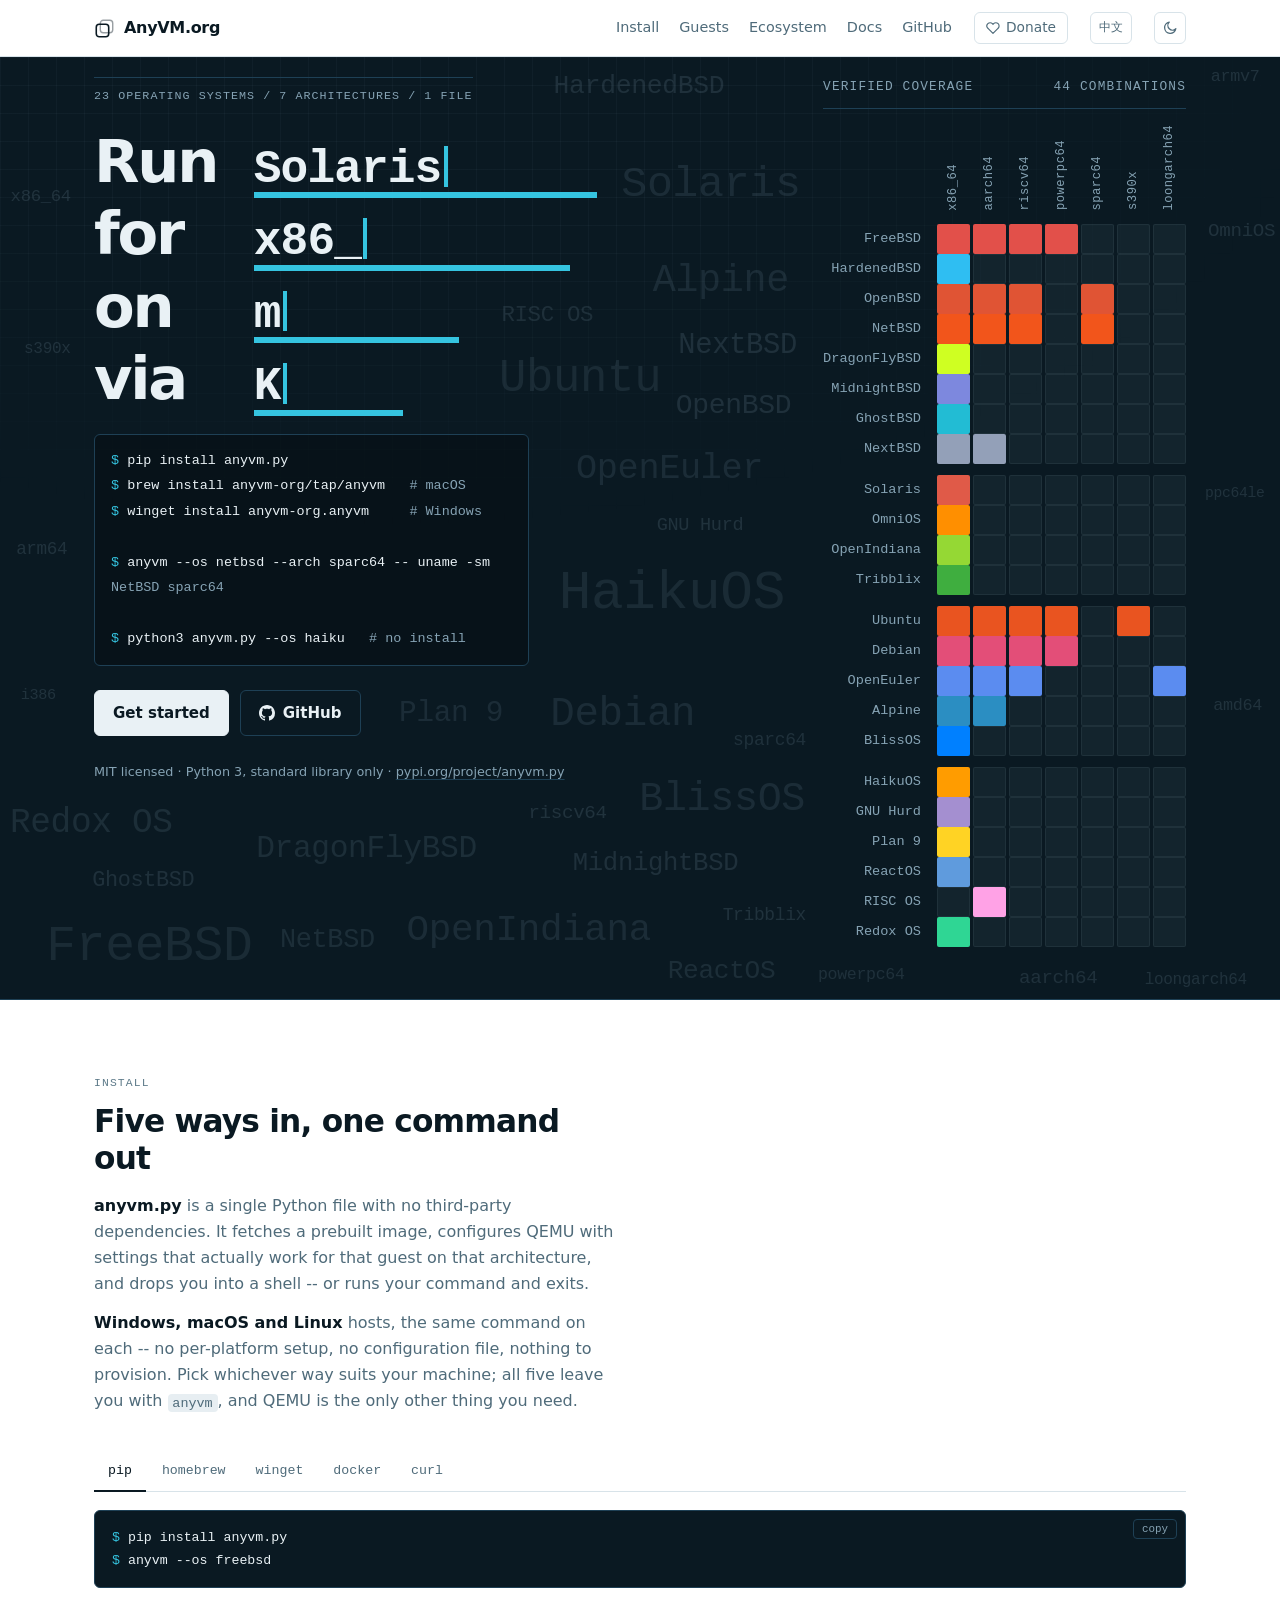
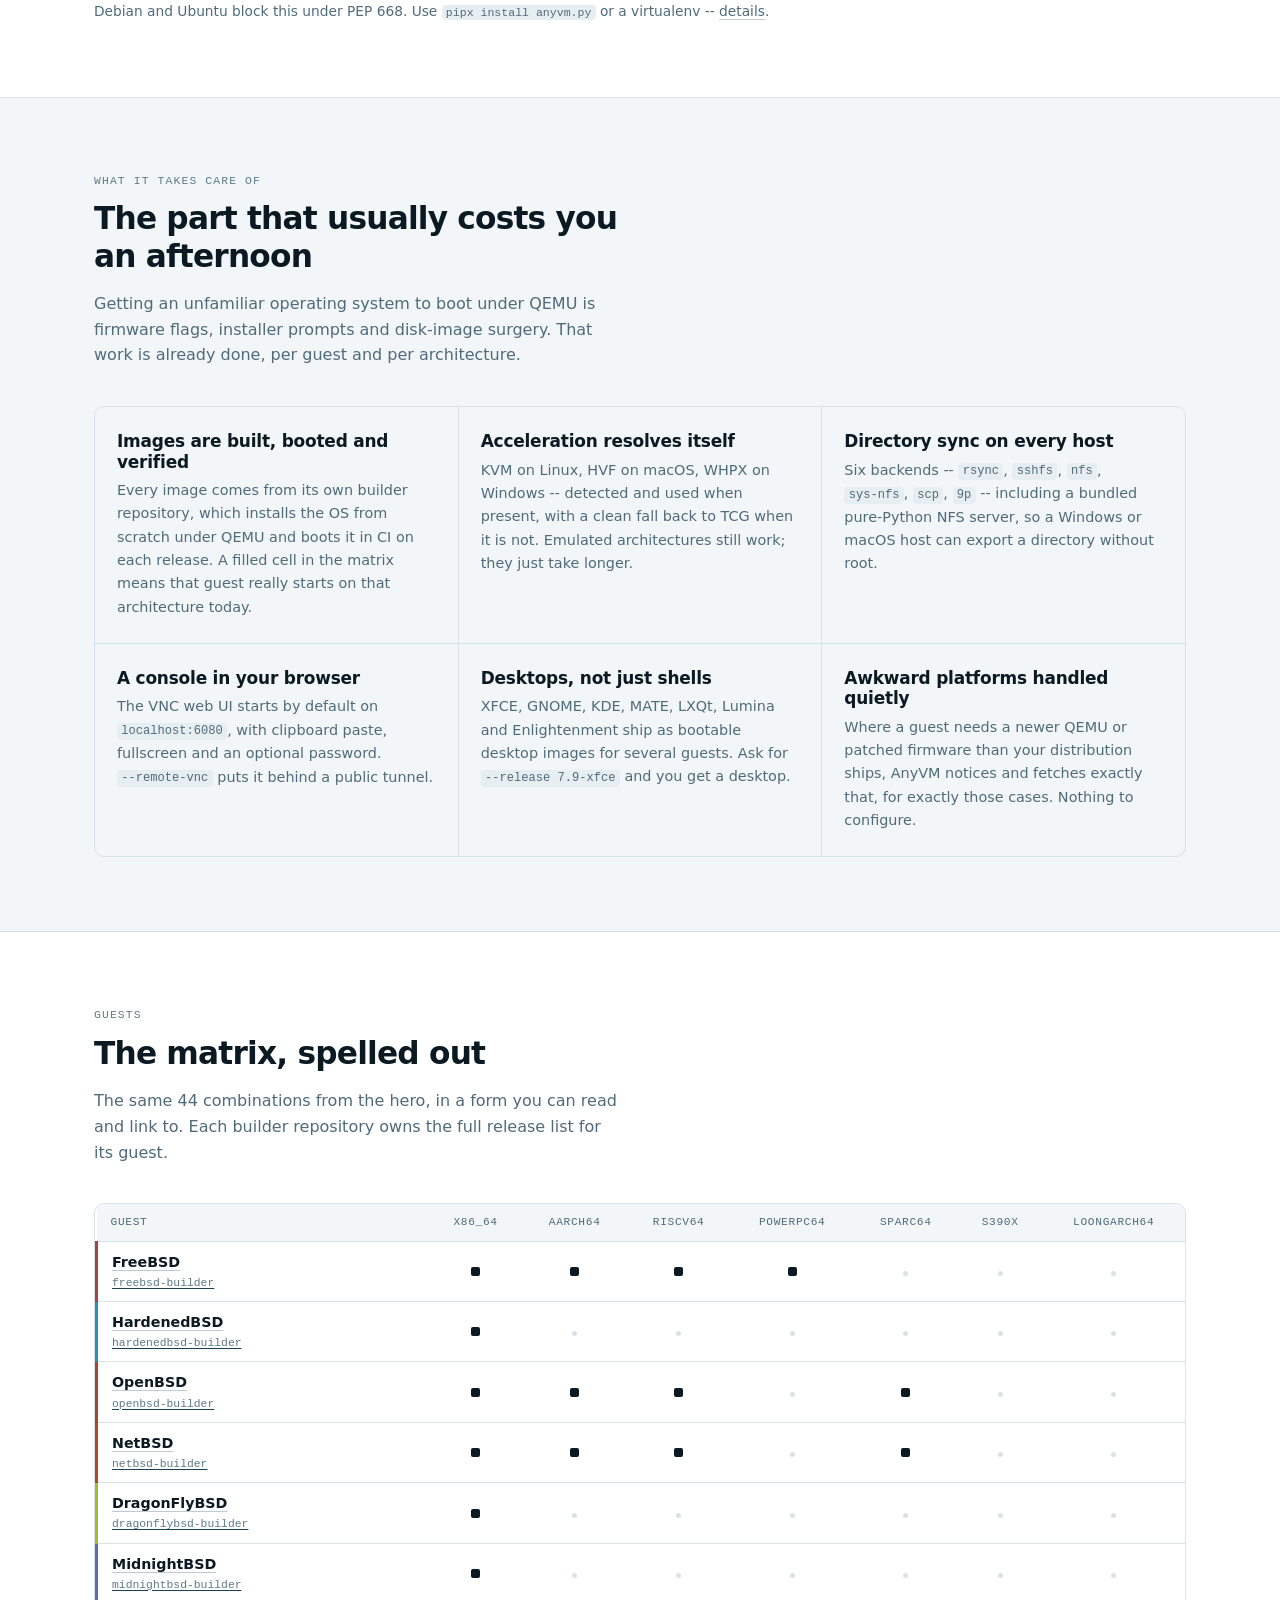
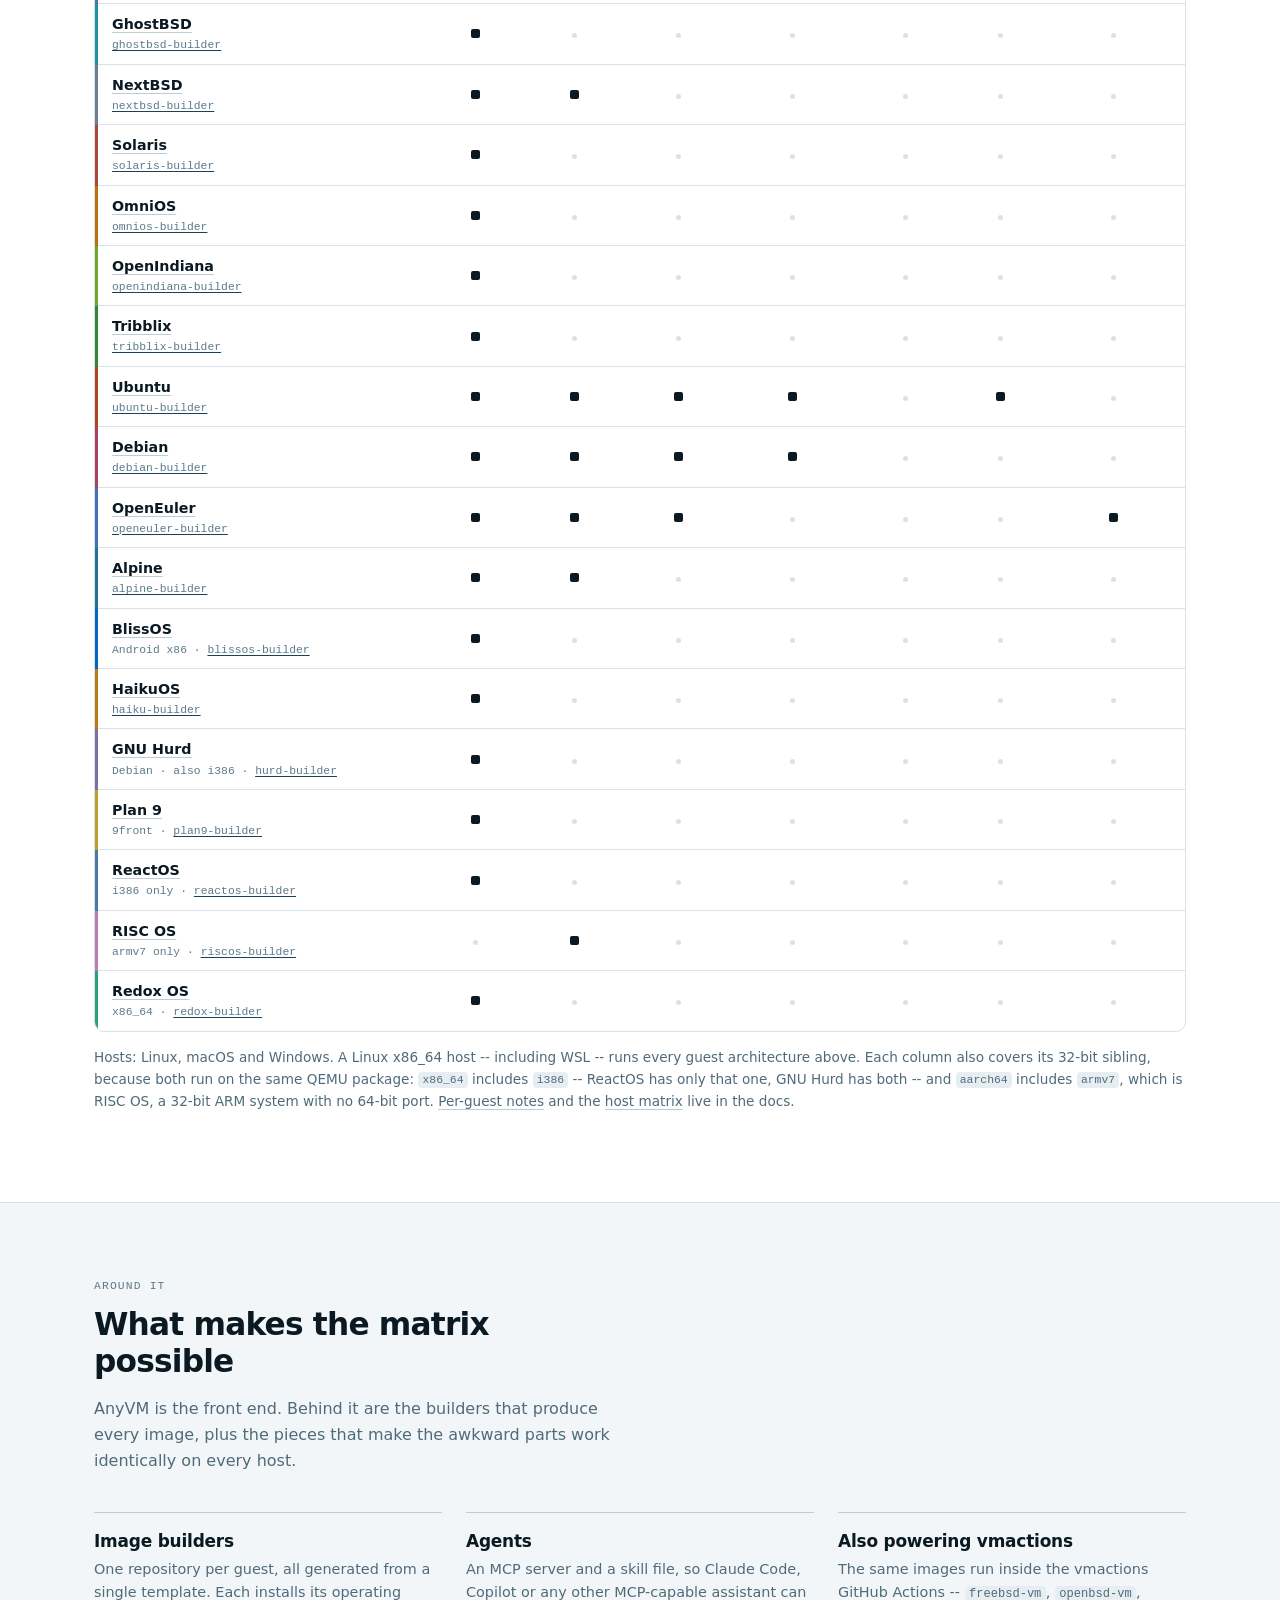
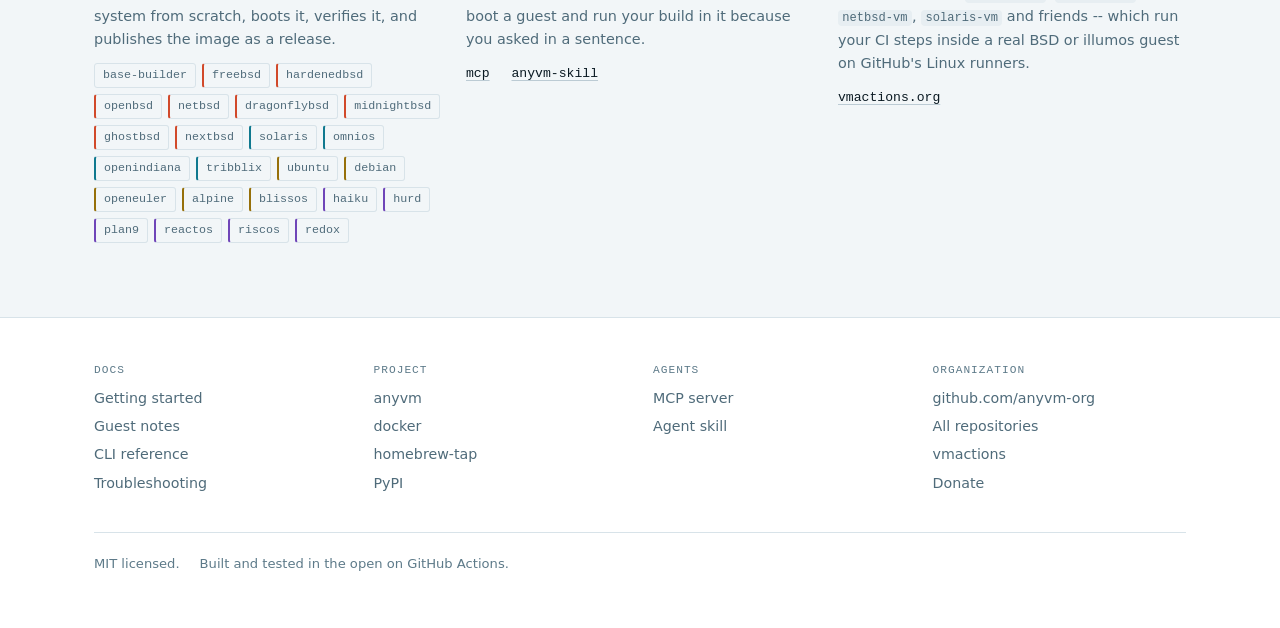
==== commit afb62751: "update" ====
--- a/index.html
+++ b/index.html
@@ -4,7 +4,7 @@
 <meta charset="utf-8">
 <meta name="viewport" content="width=device-width, initial-scale=1">
 <title>AnyVM -- run any VM anywhere</title>
-<meta name="description" content="One Python file boots 22 operating systems across 7 CPU architectures, on Linux, macOS and Windows. No libvirt, no Vagrant, no VirtualBox.">
+<meta name="description" content="One Python file boots 23 operating systems across 7 CPU architectures, on Linux, macOS and Windows. No libvirt, no Vagrant, no VirtualBox.">
 <meta name="color-scheme" content="light dark">
 <link rel="canonical" href="https://anyvm.org/">
 <link rel="icon" href="data:image/svg+xml,%3Csvg%20xmlns='http://www.w3.org/2000/svg'%20viewBox='0%200%2024%2024'%3E%3Crect%20width='24'%20height='24'%20rx='4'%20fill='%230a1922'/%3E%3Crect%20x='7.6'%20y='2.4'%20width='14'%20height='14'%20rx='3.4'%20fill='none'%20stroke='%23e9f1f5'%20stroke-width='2'%20opacity='.45'/%3E%3Crect%20x='2.4'%20y='7.6'%20width='14'%20height='14'%20rx='3.4'%20fill='none'%20stroke='%23e9f1f5'%20stroke-width='2.2'/%3E%3C/svg%3E">
@@ -13,7 +13,7 @@
 
 <meta property="og:type" content="website">
 <meta property="og:title" content="AnyVM -- run any VM anywhere">
-<meta property="og:description" content="One Python file boots 22 operating systems across 7 CPU architectures, on Linux, macOS and Windows.">
+<meta property="og:description" content="One Python file boots 23 operating systems across 7 CPU architectures, on Linux, macOS and Windows.">
 <meta property="og:url" content="https://anyvm.org/">
 <meta name="twitter:card" content="summary">
 </head>
@@ -94,6 +94,7 @@
     <span>Redox OS</span>
     <span>HardenedBSD</span>
     <span>Alpine</span>
+    <span>Debian</span>
 
     <!-- Second layer: the architectures, set smaller so the guests stay the
          primary read. Aliases are included on purpose -- aarch64 and arm64
@@ -115,8 +116,8 @@
   <div class="hero-in">
 
     <div>
-      <span class="eyebrow" lang="en">22 operating systems / 7 architectures / 1 file</span>
-      <span class="eyebrow" lang="zh">22 个操作系统 / 7 种架构 / 1 个文件</span>
+      <span class="eyebrow" lang="en">23 operating systems / 7 architectures / 1 file</span>
+      <span class="eyebrow" lang="zh">23 个操作系统 / 7 种架构 / 1 个文件</span>
       <!-- Four rotating slots -- guest, architecture, host, accelerator --
            each cycling its own list independently. The motion is decorative,
            so the accessible name is the fixed claim rather than a moving
@@ -181,7 +182,7 @@
     <figure class="cov">
       <figcaption class="cov-title">
         <span lang="en">Verified coverage</span><span lang="zh">已验证覆盖</span>
-        <span lang="en">40 combinations</span><span lang="zh">40 种组合</span>
+        <span lang="en">44 combinations</span><span lang="zh">44 种组合</span>
       </figcaption>
 
       <div class="cov-grid">
@@ -251,6 +252,10 @@
         <div class="cov-band" data-os="ubuntu">
           <span class="cov-os">Ubuntu</span>
           <span class="cov-cell on"></span><span class="cov-cell on"></span><span class="cov-cell on"></span><span class="cov-cell on"></span><span class="cov-cell"></span><span class="cov-cell on"></span><span class="cov-cell"></span>
+        </div>
+        <div class="cov-band" data-os="debian">
+          <span class="cov-os">Debian</span>
+          <span class="cov-cell on"></span><span class="cov-cell on"></span><span class="cov-cell on"></span><span class="cov-cell on"></span><span class="cov-cell"></span><span class="cov-cell"></span><span class="cov-cell"></span>
         </div>
         <div class="cov-band" data-os="openeuler">
           <span class="cov-os">OpenEuler</span>
@@ -525,12 +530,12 @@
       <h2 lang="en">The matrix, spelled out</h2>
       <h2 lang="zh">把矩阵摊开看</h2>
       <p lang="en">
-        The same 40 combinations from the hero, in a form you can read and
+        The same 44 combinations from the hero, in a form you can read and
         link to. Each builder repository owns the full release list for its
         guest.
       </p>
       <p lang="zh">
-        还是上面那 40 种组合，换成能读、能引用的表格。每个系统支持哪些版本，由它
+        还是上面那 44 种组合，换成能读、能引用的表格。每个系统支持哪些版本，由它
         自己的 builder 仓库说了算。
       </p>
     </div>
@@ -680,6 +685,16 @@
             <td class="mark"><span class="mk mk-on" title="Supported"></span></td>
             <td class="mark"><span class="mk mk-off" title="Not available"></span></td>
             <td class="mark"><span class="mk mk-on" title="Supported"></span></td>
+            <td class="mark"><span class="mk mk-off" title="Not available"></span></td>
+          </tr>
+          <tr data-os="debian">
+            <th scope="row" class="row-os"><a href="/docs/guests.html#debian">Debian</a><span class="sub"><a href="https://github.com/anyvm-org/debian-builder">debian-builder</a></span></th>
+            <td class="mark"><span class="mk mk-on" title="Supported"></span></td>
+            <td class="mark"><span class="mk mk-on" title="Supported"></span></td>
+            <td class="mark"><span class="mk mk-on" title="Supported"></span></td>
+            <td class="mark"><span class="mk mk-on" title="Supported"></span></td>
+            <td class="mark"><span class="mk mk-off" title="Not available"></span></td>
+            <td class="mark"><span class="mk mk-off" title="Not available"></span></td>
             <td class="mark"><span class="mk mk-off" title="Not available"></span></td>
           </tr>
           <tr data-os="openeuler">
@@ -844,6 +859,7 @@
           <a class="pill" data-fam="illumos" href="https://github.com/anyvm-org/openindiana-builder">openindiana</a>
           <a class="pill" data-fam="illumos" href="https://github.com/anyvm-org/tribblix-builder">tribblix</a>
           <a class="pill" data-fam="linux" href="https://github.com/anyvm-org/ubuntu-builder">ubuntu</a>
+          <a class="pill" data-fam="linux" href="https://github.com/anyvm-org/debian-builder">debian</a>
           <a class="pill" data-fam="linux" href="https://github.com/anyvm-org/openeuler-builder">openeuler</a>
           <a class="pill" data-fam="linux" href="https://github.com/anyvm-org/alpine-builder">alpine</a>
           <a class="pill" data-fam="linux" href="https://github.com/anyvm-org/blissos-builder">blissos</a>
--- a/assets/style.css
+++ b/assets/style.css
@@ -58,6 +58,7 @@
   --os-openindiana: #95d834;  /* oibird.svg, as-is */
   --os-tribblix:    #3fae3f;  /* tribblix.css #006600, lifted hard */
   --os-ubuntu:      #e95420;  /* ubuntu.com styles.css, as-is */
+  --os-debian:      #e34e78;  /* openlogo-nd.svg #a80030, lifted */
   --os-openeuler:   #5b8cf0;  /* official logo png #204bb9, lifted */
   --os-alpine:      #2b8ec2;  /* alpinelinux-logo.svg #0d597f, lifted */
   --os-blissos:     #0080ff;  /* blissos.org neon.css, as-is */
@@ -488,24 +489,25 @@
 .hero-names span:nth-child(20) { font-size: 2.15em; opacity: .15; } /* Redox OS */
 .hero-names span:nth-child(21) { font-size: 1.65em; opacity: .17; } /* HardenedBSD */
 .hero-names span:nth-child(22) { font-size: 2.40em; opacity: .14; } /* Alpine */
+.hero-names span:nth-child(23) { font-size: 2.55em; opacity: .14; } /* Debian */
 
 /* Architectures: a second, quieter layer. Held well below the guest sizes so
    the two read as foreground and background of the same field rather than as
    one flat list of words. These indices follow the guest list above -- adding
    a guest shifts every one of them, so renumber the whole block rather than
    appending the new name after the architectures. */
-.hero-names span:nth-child(23) { font-size: 1.35em; opacity: .18; } /* x86_64 */
-.hero-names span:nth-child(24) { font-size: 1.50em; opacity: .17; } /* aarch64 */
-.hero-names span:nth-child(25) { font-size: 1.20em; opacity: .18; } /* riscv64 */
-.hero-names span:nth-child(26) { font-size: 1.10em; opacity: .18; } /* arm64 */
-.hero-names span:nth-child(27) { font-size: 1.40em; opacity: .17; } /* sparc64 */
-.hero-names span:nth-child(28) { font-size: 1.00em; opacity: .18; } /* s390x */
-.hero-names span:nth-child(29) { font-size: 1.25em; opacity: .18; } /* loongarch64 */
-.hero-names span:nth-child(30) { font-size: 1.15em; opacity: .18; } /* ppc64le */
-.hero-names span:nth-child(31) { font-size: 1.05em; opacity: .18; } /* amd64 */
-.hero-names span:nth-child(32) { font-size: 1.30em; opacity: .17; } /* powerpc64 */
-.hero-names span:nth-child(33) { font-size: 0.95em; opacity: .18; } /* i386 */
-.hero-names span:nth-child(34) { font-size: 1.05em; opacity: .18; } /* armv7 */
+.hero-names span:nth-child(24) { font-size: 1.35em; opacity: .18; } /* x86_64 */
+.hero-names span:nth-child(25) { font-size: 1.50em; opacity: .17; } /* aarch64 */
+.hero-names span:nth-child(26) { font-size: 1.20em; opacity: .18; } /* riscv64 */
+.hero-names span:nth-child(27) { font-size: 1.10em; opacity: .18; } /* arm64 */
+.hero-names span:nth-child(28) { font-size: 1.40em; opacity: .17; } /* sparc64 */
+.hero-names span:nth-child(29) { font-size: 1.00em; opacity: .18; } /* s390x */
+.hero-names span:nth-child(30) { font-size: 1.25em; opacity: .18; } /* loongarch64 */
+.hero-names span:nth-child(31) { font-size: 1.15em; opacity: .18; } /* ppc64le */
+.hero-names span:nth-child(32) { font-size: 1.05em; opacity: .18; } /* amd64 */
+.hero-names span:nth-child(33) { font-size: 1.30em; opacity: .17; } /* powerpc64 */
+.hero-names span:nth-child(34) { font-size: 0.95em; opacity: .18; } /* i386 */
+.hero-names span:nth-child(35) { font-size: 1.05em; opacity: .18; } /* armv7 */
 
 @media (max-width: 1000px) { .hero-names { font-size: 0.8rem; } }
 @media (max-width: 640px)  { .hero-names { font-size: 0.6rem; } }
@@ -719,6 +721,7 @@
 [data-os="openindiana"] { --os-color: var(--os-openindiana); }
 [data-os="tribblix"]    { --os-color: var(--os-tribblix); }
 [data-os="ubuntu"]      { --os-color: var(--os-ubuntu); }
+[data-os="debian"]      { --os-color: var(--os-debian); }
 [data-os="openeuler"]   { --os-color: var(--os-openeuler); }
 [data-os="alpine"]      { --os-color: var(--os-alpine); }
 [data-os="blissos"]     { --os-color: var(--os-blissos); }
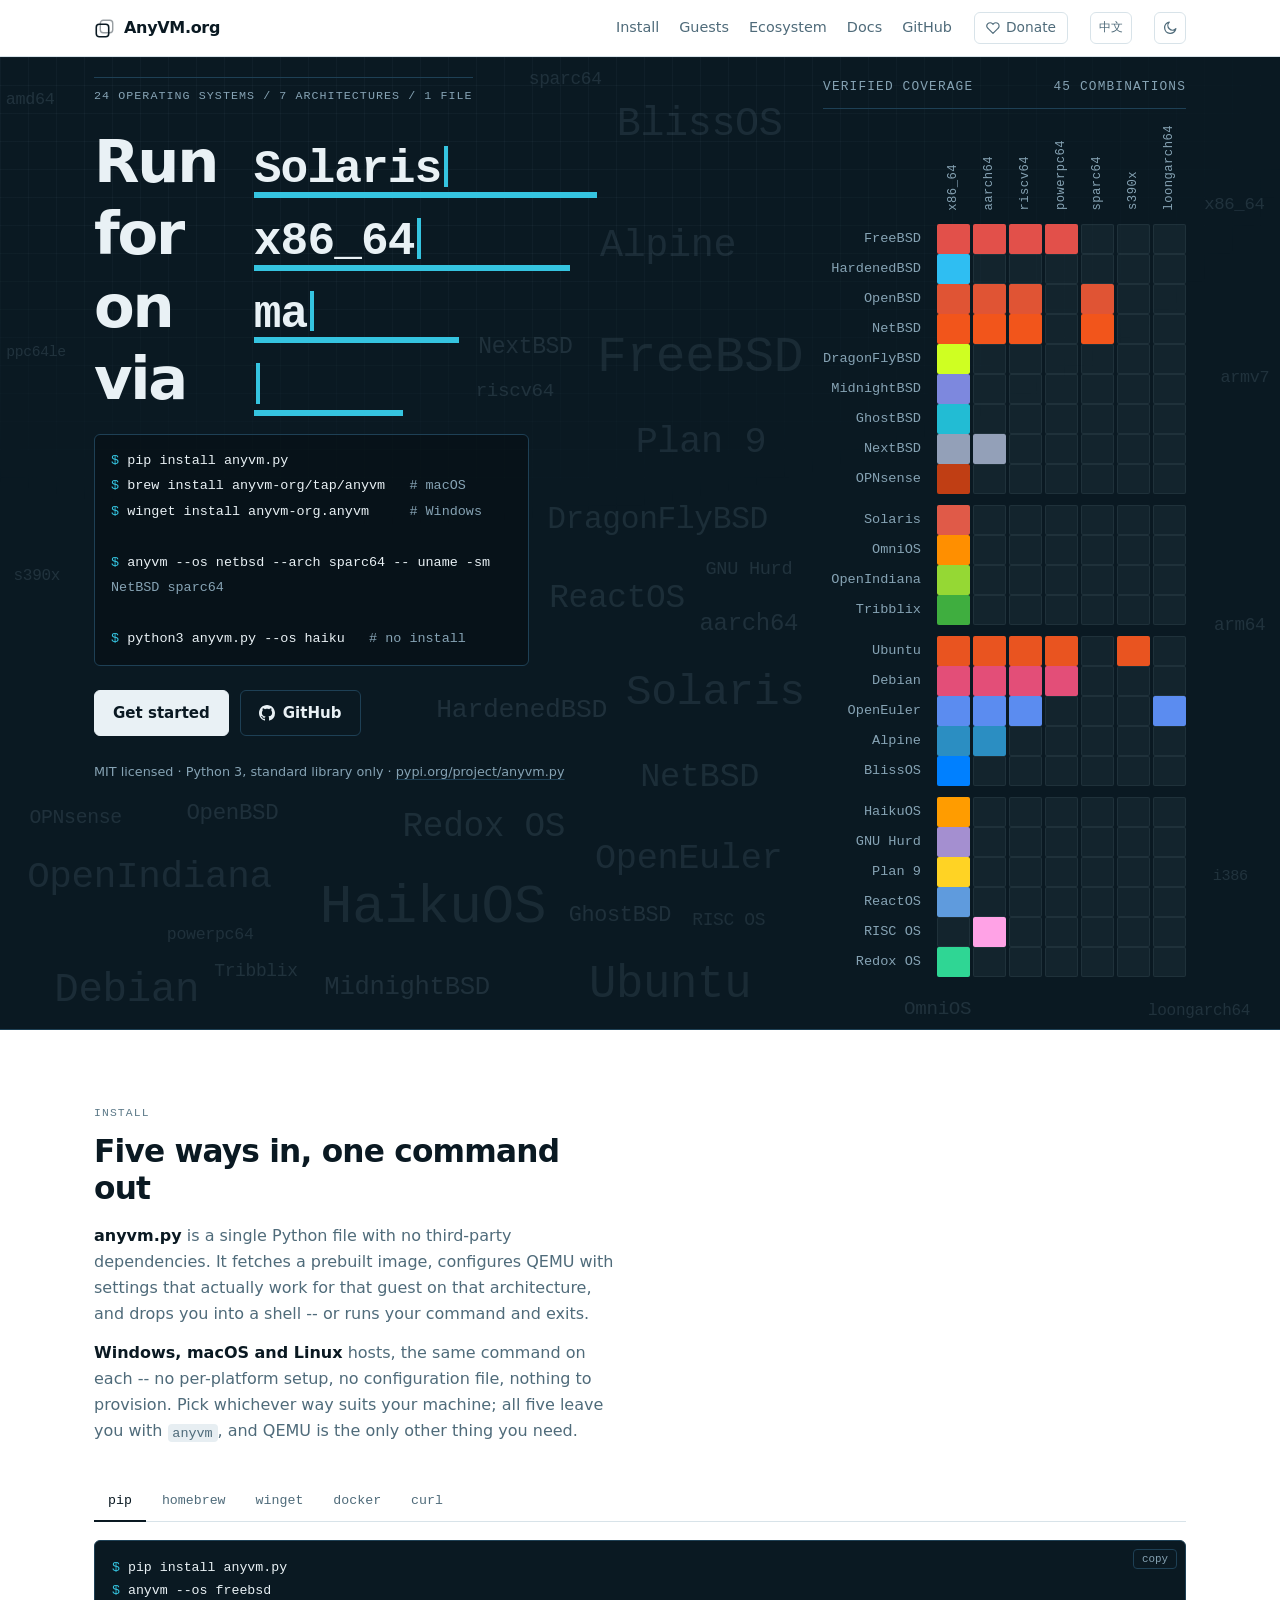
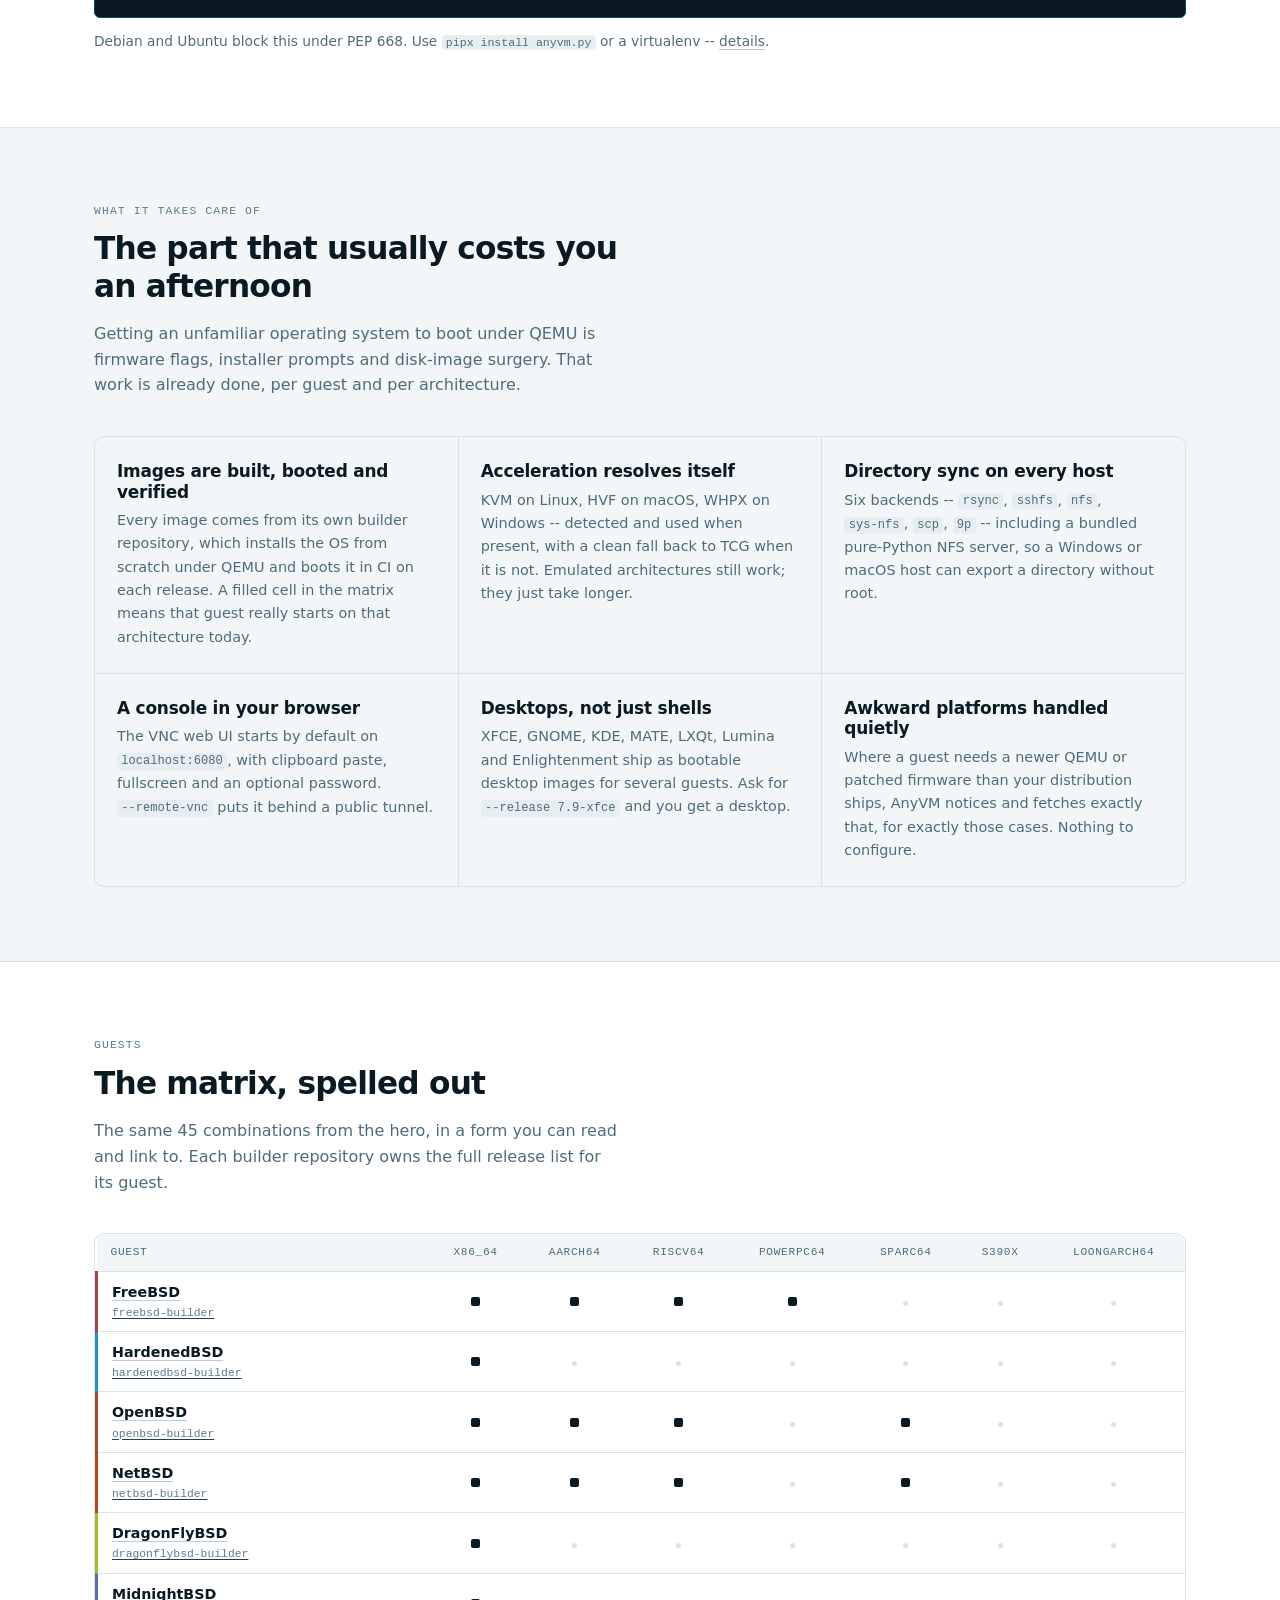
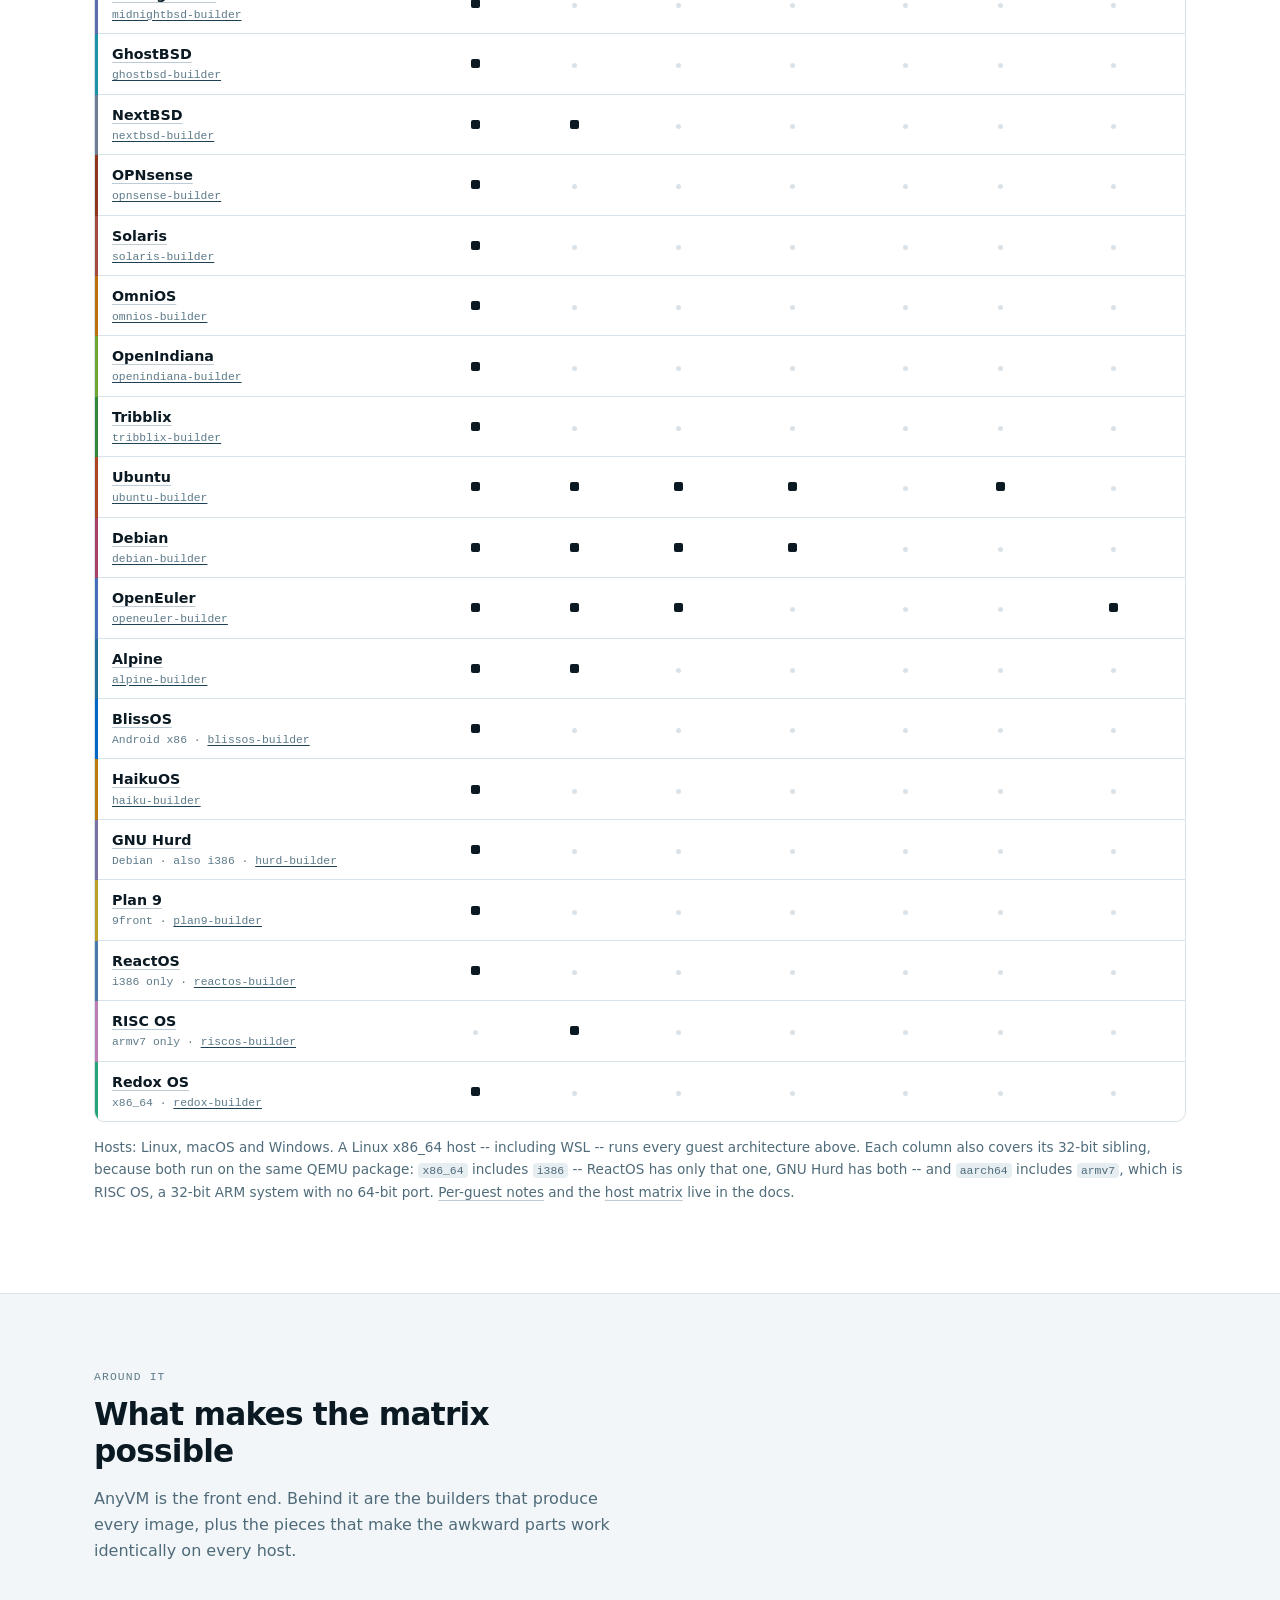
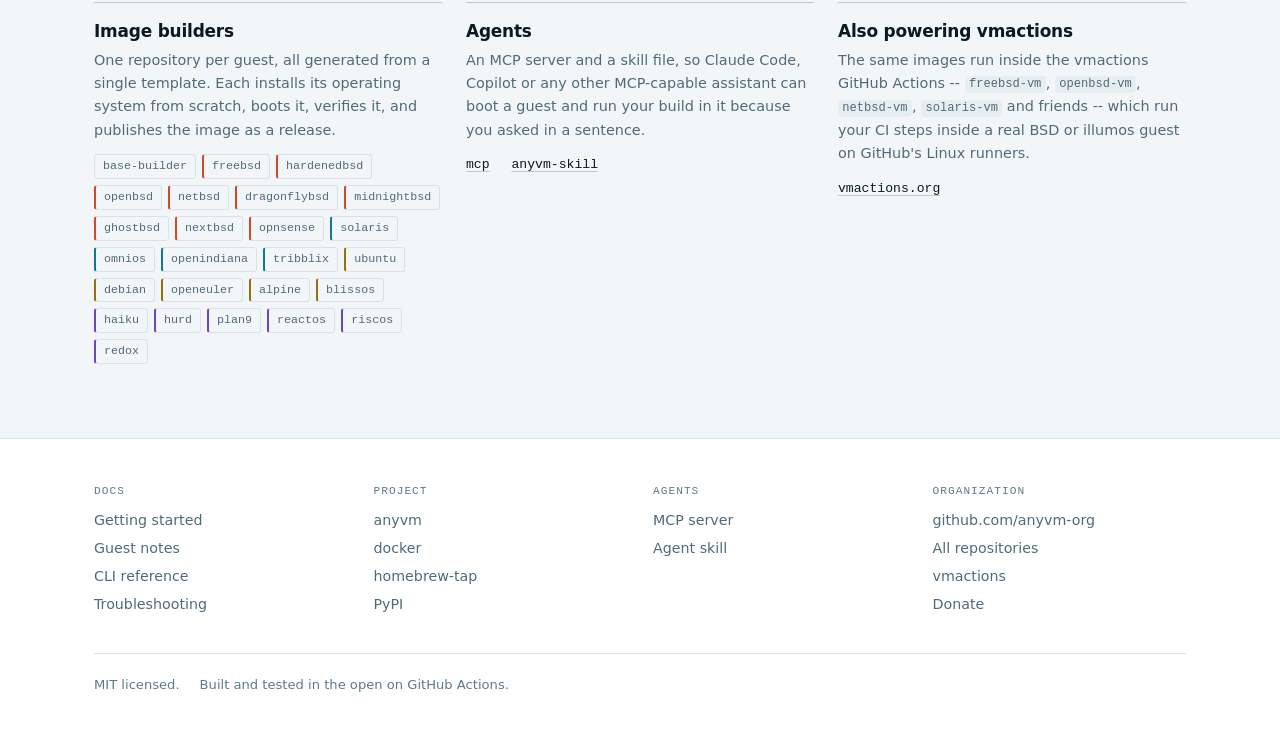
==== commit 2c85c7f6: "opnsense" ====
--- a/index.html
+++ b/index.html
@@ -4,7 +4,7 @@
 <meta charset="utf-8">
 <meta name="viewport" content="width=device-width, initial-scale=1">
 <title>AnyVM -- run any VM anywhere</title>
-<meta name="description" content="One Python file boots 23 operating systems across 7 CPU architectures, on Linux, macOS and Windows. No libvirt, no Vagrant, no VirtualBox.">
+<meta name="description" content="One Python file boots 24 operating systems across 7 CPU architectures, on Linux, macOS and Windows. No libvirt, no Vagrant, no VirtualBox.">
 <meta name="color-scheme" content="light dark">
 <link rel="canonical" href="https://anyvm.org/">
 <link rel="icon" href="data:image/svg+xml,%3Csvg%20xmlns='http://www.w3.org/2000/svg'%20viewBox='0%200%2024%2024'%3E%3Crect%20width='24'%20height='24'%20rx='4'%20fill='%230a1922'/%3E%3Crect%20x='7.6'%20y='2.4'%20width='14'%20height='14'%20rx='3.4'%20fill='none'%20stroke='%23e9f1f5'%20stroke-width='2'%20opacity='.45'/%3E%3Crect%20x='2.4'%20y='7.6'%20width='14'%20height='14'%20rx='3.4'%20fill='none'%20stroke='%23e9f1f5'%20stroke-width='2.2'/%3E%3C/svg%3E">
@@ -13,7 +13,7 @@
 
 <meta property="og:type" content="website">
 <meta property="og:title" content="AnyVM -- run any VM anywhere">
-<meta property="og:description" content="One Python file boots 23 operating systems across 7 CPU architectures, on Linux, macOS and Windows.">
+<meta property="og:description" content="One Python file boots 24 operating systems across 7 CPU architectures, on Linux, macOS and Windows.">
 <meta property="og:url" content="https://anyvm.org/">
 <meta name="twitter:card" content="summary">
 </head>
@@ -95,6 +95,7 @@
     <span>HardenedBSD</span>
     <span>Alpine</span>
     <span>Debian</span>
+    <span>OPNsense</span>
 
     <!-- Second layer: the architectures, set smaller so the guests stay the
          primary read. Aliases are included on purpose -- aarch64 and arm64
@@ -116,8 +117,8 @@
   <div class="hero-in">
 
     <div>
-      <span class="eyebrow" lang="en">23 operating systems / 7 architectures / 1 file</span>
-      <span class="eyebrow" lang="zh">23 个操作系统 / 7 种架构 / 1 个文件</span>
+      <span class="eyebrow" lang="en">24 operating systems / 7 architectures / 1 file</span>
+      <span class="eyebrow" lang="zh">24 个操作系统 / 7 种架构 / 1 个文件</span>
       <!-- Four rotating slots -- guest, architecture, host, accelerator --
            each cycling its own list independently. The motion is decorative,
            so the accessible name is the fixed claim rather than a moving
@@ -182,7 +183,7 @@
     <figure class="cov">
       <figcaption class="cov-title">
         <span lang="en">Verified coverage</span><span lang="zh">已验证覆盖</span>
-        <span lang="en">44 combinations</span><span lang="zh">44 种组合</span>
+        <span lang="en">45 combinations</span><span lang="zh">45 种组合</span>
       </figcaption>
 
       <div class="cov-grid">
@@ -226,6 +227,10 @@
         <div class="cov-band" data-os="nextbsd">
           <span class="cov-os">NextBSD</span>
           <span class="cov-cell on"></span><span class="cov-cell on"></span><span class="cov-cell"></span><span class="cov-cell"></span><span class="cov-cell"></span><span class="cov-cell"></span><span class="cov-cell"></span>
+        </div>
+        <div class="cov-band" data-os="opnsense">
+          <span class="cov-os">OPNsense</span>
+          <span class="cov-cell on"></span><span class="cov-cell"></span><span class="cov-cell"></span><span class="cov-cell"></span><span class="cov-cell"></span><span class="cov-cell"></span><span class="cov-cell"></span>
         </div>
 
         <span class="cov-gap"></span>
@@ -530,12 +535,12 @@
       <h2 lang="en">The matrix, spelled out</h2>
       <h2 lang="zh">把矩阵摊开看</h2>
       <p lang="en">
-        The same 44 combinations from the hero, in a form you can read and
+        The same 45 combinations from the hero, in a form you can read and
         link to. Each builder repository owns the full release list for its
         guest.
       </p>
       <p lang="zh">
-        还是上面那 44 种组合，换成能读、能引用的表格。每个系统支持哪些版本，由它
+        还是上面那 45 种组合，换成能读、能引用的表格。每个系统支持哪些版本，由它
         自己的 builder 仓库说了算。
       </p>
     </div>
@@ -629,6 +634,17 @@
             <th scope="row" class="row-os"><a href="/docs/guests.html#nextbsd">NextBSD</a><span class="sub"><a href="https://github.com/anyvm-org/nextbsd-builder">nextbsd-builder</a></span></th>
             <td class="mark"><span class="mk mk-on" title="Supported"></span></td>
             <td class="mark"><span class="mk mk-on" title="Supported"></span></td>
+            <td class="mark"><span class="mk mk-off" title="Not available"></span></td>
+            <td class="mark"><span class="mk mk-off" title="Not available"></span></td>
+            <td class="mark"><span class="mk mk-off" title="Not available"></span></td>
+            <td class="mark"><span class="mk mk-off" title="Not available"></span></td>
+            <td class="mark"><span class="mk mk-off" title="Not available"></span></td>
+          </tr>
+
+          <tr data-os="opnsense">
+            <th scope="row" class="row-os"><a href="/docs/guests.html#opnsense">OPNsense</a><span class="sub"><a href="https://github.com/anyvm-org/opnsense-builder">opnsense-builder</a></span></th>
+            <td class="mark"><span class="mk mk-on" title="Supported"></span></td>
+            <td class="mark"><span class="mk mk-off" title="Not available"></span></td>
             <td class="mark"><span class="mk mk-off" title="Not available"></span></td>
             <td class="mark"><span class="mk mk-off" title="Not available"></span></td>
             <td class="mark"><span class="mk mk-off" title="Not available"></span></td>
@@ -854,6 +870,7 @@
           <a class="pill" data-fam="bsd" href="https://github.com/anyvm-org/midnightbsd-builder">midnightbsd</a>
           <a class="pill" data-fam="bsd" href="https://github.com/anyvm-org/ghostbsd-builder">ghostbsd</a>
           <a class="pill" data-fam="bsd" href="https://github.com/anyvm-org/nextbsd-builder">nextbsd</a>
+          <a class="pill" data-fam="bsd" href="https://github.com/anyvm-org/opnsense-builder">opnsense</a>
           <a class="pill" data-fam="illumos" href="https://github.com/anyvm-org/solaris-builder">solaris</a>
           <a class="pill" data-fam="illumos" href="https://github.com/anyvm-org/omnios-builder">omnios</a>
           <a class="pill" data-fam="illumos" href="https://github.com/anyvm-org/openindiana-builder">openindiana</a>
--- a/assets/style.css
+++ b/assets/style.css
@@ -47,6 +47,7 @@
 
   --os-freebsd:     #e2504a;  /* freebsd.org main.min.css #ab2b28, lifted */
   --os-hardenedbsd: #2fbef2;  /* logo wordmark 2014-08-21_logo_small_03_0_0.png, as-is */
+  --os-opnsense:    #c03e14;  /* logo-opnsense.svg, as-is */
   --os-openbsd:     #e05434;  /* openbsd.org --red, dark-theme value, as-is */
   --os-netbsd:      #f2551b;  /* netbsd.org global.css #d43900, lifted */
   --os-dragonfly:   #cfff22;  /* logo disc, small_logo.png, as-is */
@@ -490,24 +491,25 @@
 .hero-names span:nth-child(21) { font-size: 1.65em; opacity: .17; } /* HardenedBSD */
 .hero-names span:nth-child(22) { font-size: 2.40em; opacity: .14; } /* Alpine */
 .hero-names span:nth-child(23) { font-size: 2.55em; opacity: .14; } /* Debian */
+.hero-names span:nth-child(24) { font-size: 1.55em; opacity: .17; } /* OPNsense */
 
 /* Architectures: a second, quieter layer. Held well below the guest sizes so
    the two read as foreground and background of the same field rather than as
    one flat list of words. These indices follow the guest list above -- adding
    a guest shifts every one of them, so renumber the whole block rather than
    appending the new name after the architectures. */
-.hero-names span:nth-child(24) { font-size: 1.35em; opacity: .18; } /* x86_64 */
-.hero-names span:nth-child(25) { font-size: 1.50em; opacity: .17; } /* aarch64 */
-.hero-names span:nth-child(26) { font-size: 1.20em; opacity: .18; } /* riscv64 */
-.hero-names span:nth-child(27) { font-size: 1.10em; opacity: .18; } /* arm64 */
-.hero-names span:nth-child(28) { font-size: 1.40em; opacity: .17; } /* sparc64 */
-.hero-names span:nth-child(29) { font-size: 1.00em; opacity: .18; } /* s390x */
-.hero-names span:nth-child(30) { font-size: 1.25em; opacity: .18; } /* loongarch64 */
-.hero-names span:nth-child(31) { font-size: 1.15em; opacity: .18; } /* ppc64le */
-.hero-names span:nth-child(32) { font-size: 1.05em; opacity: .18; } /* amd64 */
-.hero-names span:nth-child(33) { font-size: 1.30em; opacity: .17; } /* powerpc64 */
-.hero-names span:nth-child(34) { font-size: 0.95em; opacity: .18; } /* i386 */
-.hero-names span:nth-child(35) { font-size: 1.05em; opacity: .18; } /* armv7 */
+.hero-names span:nth-child(25) { font-size: 1.35em; opacity: .18; } /* x86_64 */
+.hero-names span:nth-child(26) { font-size: 1.50em; opacity: .17; } /* aarch64 */
+.hero-names span:nth-child(27) { font-size: 1.20em; opacity: .18; } /* riscv64 */
+.hero-names span:nth-child(28) { font-size: 1.10em; opacity: .18; } /* arm64 */
+.hero-names span:nth-child(29) { font-size: 1.40em; opacity: .17; } /* sparc64 */
+.hero-names span:nth-child(30) { font-size: 1.00em; opacity: .18; } /* s390x */
+.hero-names span:nth-child(31) { font-size: 1.25em; opacity: .18; } /* loongarch64 */
+.hero-names span:nth-child(32) { font-size: 1.15em; opacity: .18; } /* ppc64le */
+.hero-names span:nth-child(33) { font-size: 1.05em; opacity: .18; } /* amd64 */
+.hero-names span:nth-child(34) { font-size: 1.30em; opacity: .17; } /* powerpc64 */
+.hero-names span:nth-child(35) { font-size: 0.95em; opacity: .18; } /* i386 */
+.hero-names span:nth-child(36) { font-size: 1.05em; opacity: .18; } /* armv7 */
 
 @media (max-width: 1000px) { .hero-names { font-size: 0.8rem; } }
 @media (max-width: 640px)  { .hero-names { font-size: 0.6rem; } }
@@ -710,6 +712,7 @@
    above and one line here -- nowhere else. */
 [data-os="freebsd"]     { --os-color: var(--os-freebsd); }
 [data-os="hardenedbsd"] { --os-color: var(--os-hardenedbsd); }
+[data-os="opnsense"]    { --os-color: var(--os-opnsense); }
 [data-os="openbsd"]     { --os-color: var(--os-openbsd); }
 [data-os="netbsd"]      { --os-color: var(--os-netbsd); }
 [data-os="dragonfly"]   { --os-color: var(--os-dragonfly); }
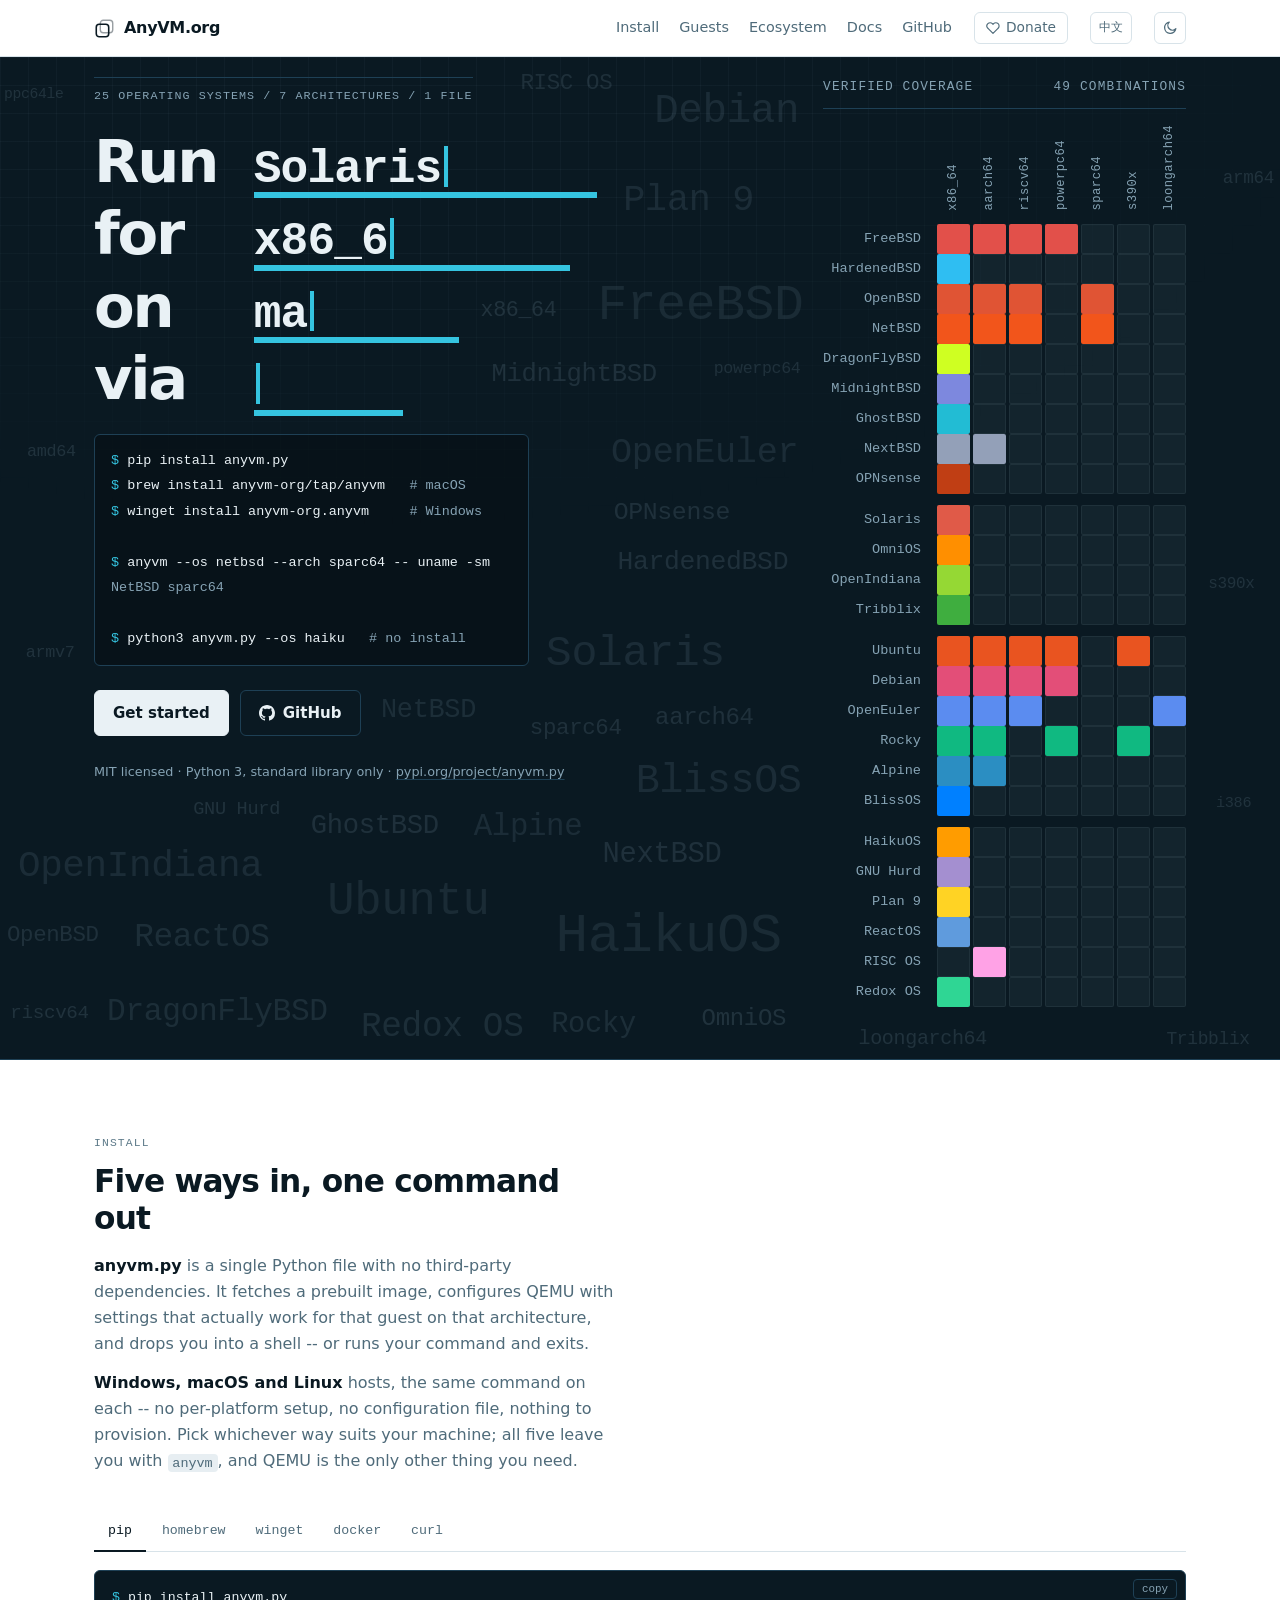
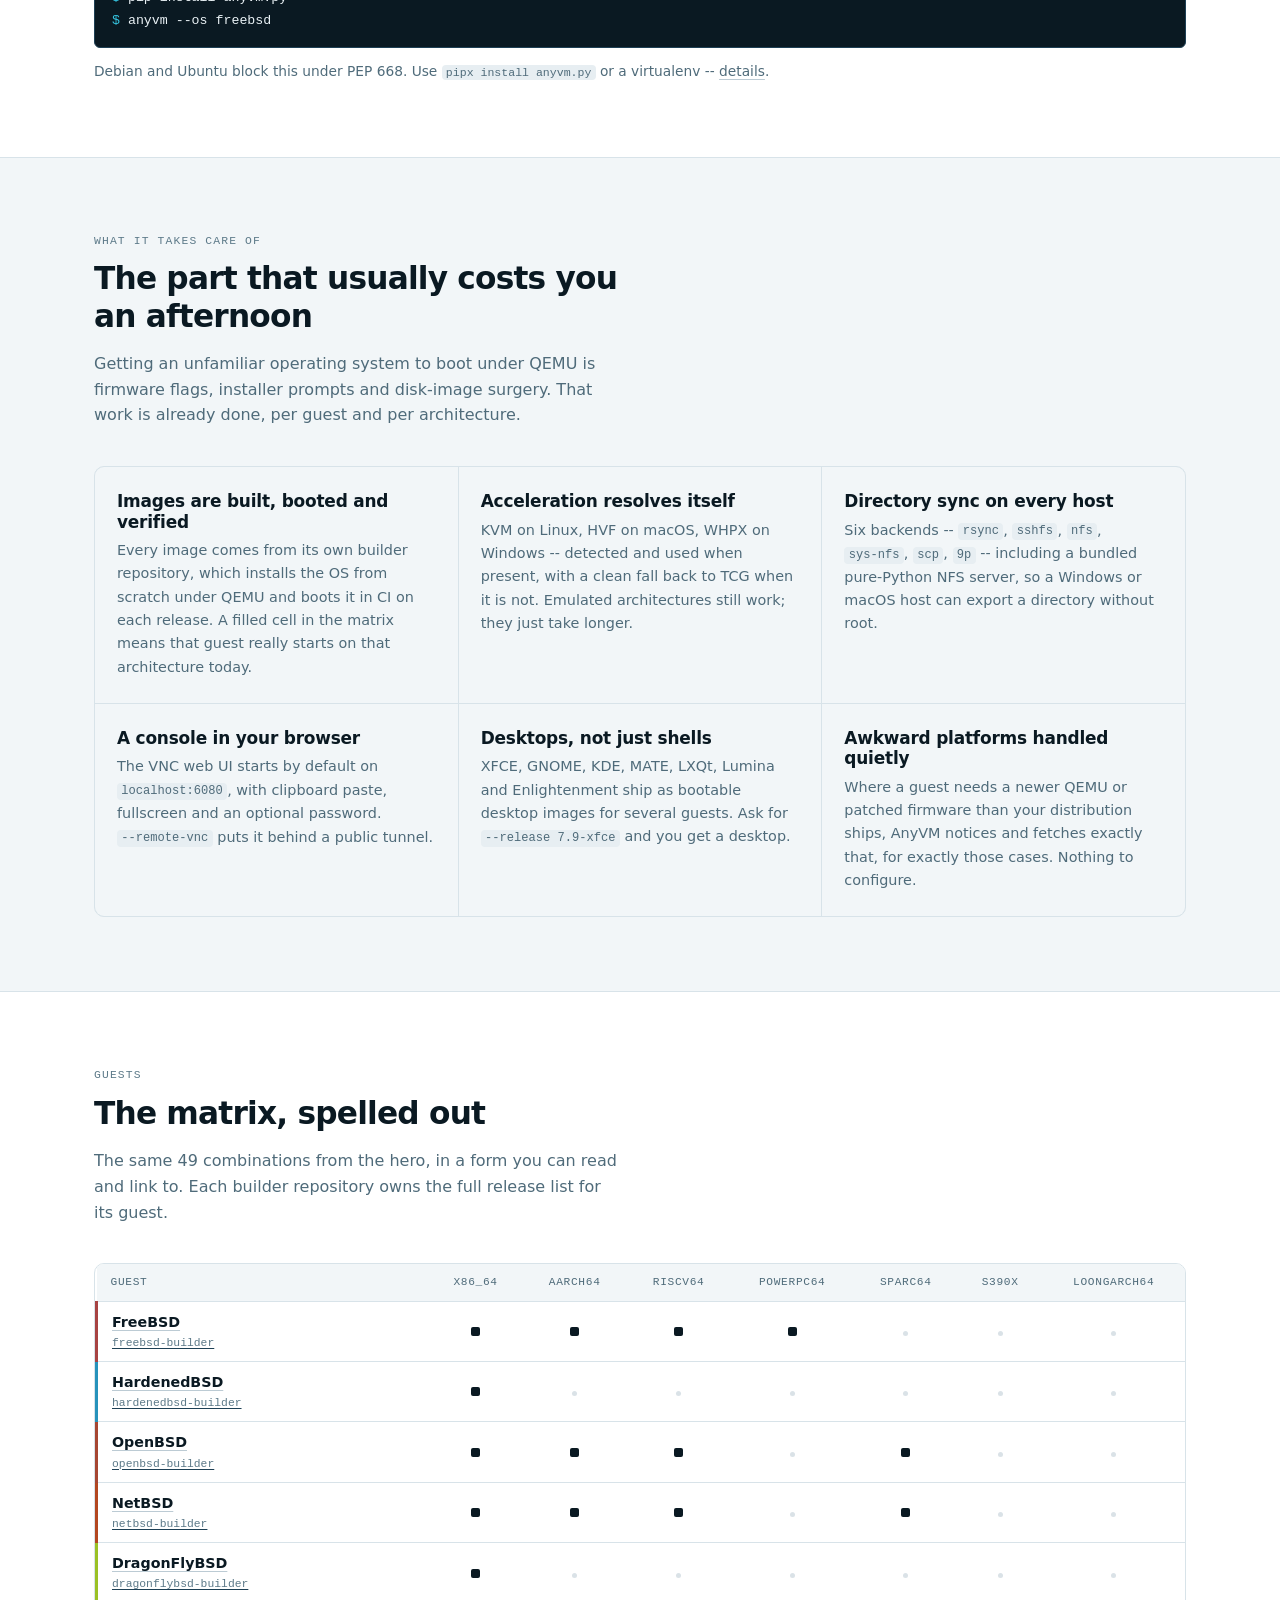
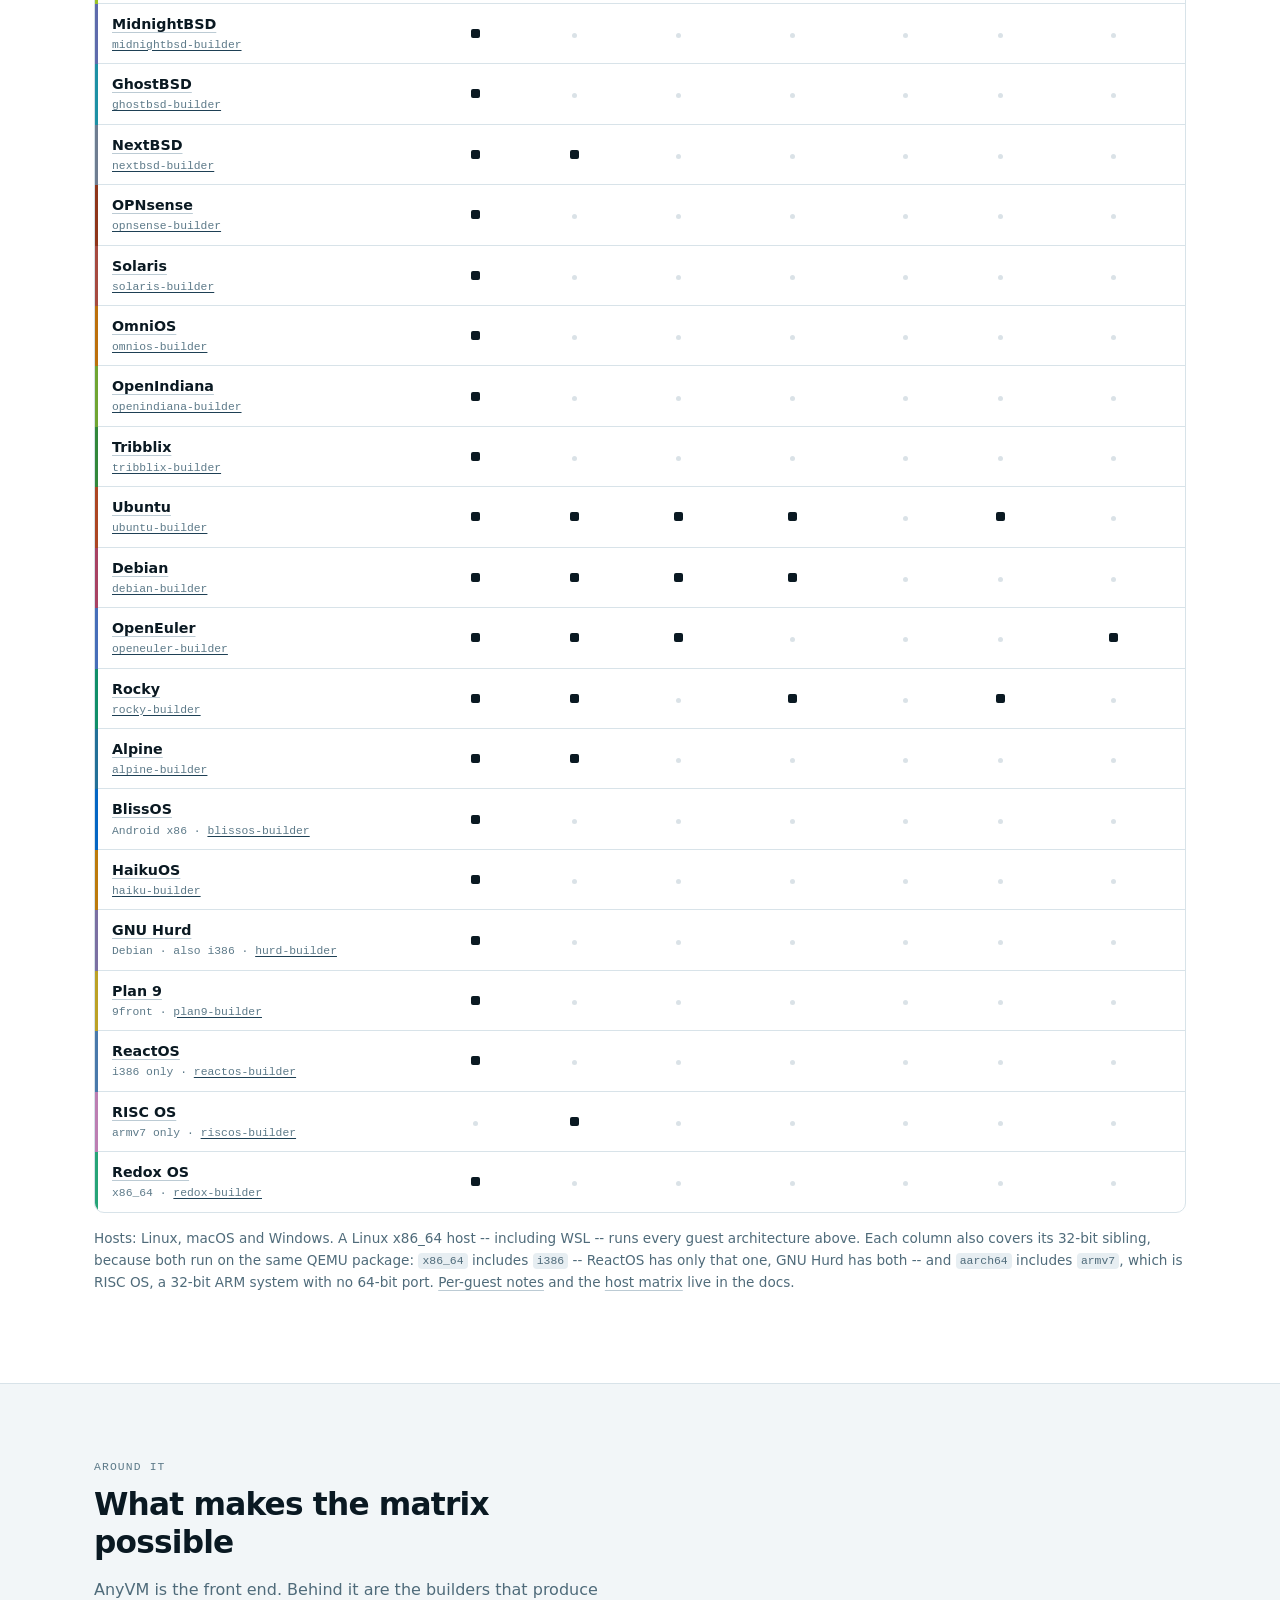
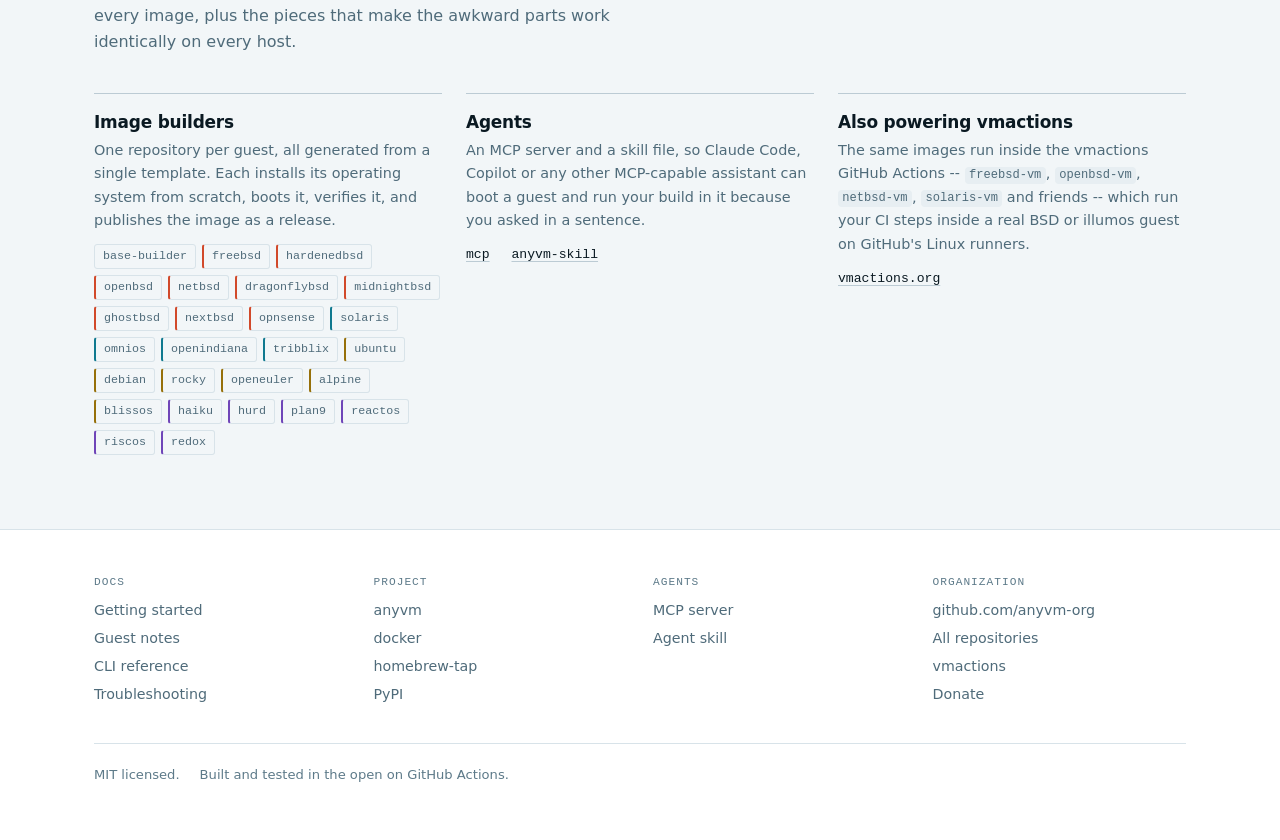
==== commit d2340cc6: "rocky" ====
--- a/index.html
+++ b/index.html
@@ -4,7 +4,7 @@
 <meta charset="utf-8">
 <meta name="viewport" content="width=device-width, initial-scale=1">
 <title>AnyVM -- run any VM anywhere</title>
-<meta name="description" content="One Python file boots 24 operating systems across 7 CPU architectures, on Linux, macOS and Windows. No libvirt, no Vagrant, no VirtualBox.">
+<meta name="description" content="One Python file boots 25 operating systems across 7 CPU architectures, on Linux, macOS and Windows. No libvirt, no Vagrant, no VirtualBox.">
 <meta name="color-scheme" content="light dark">
 <link rel="canonical" href="https://anyvm.org/">
 <link rel="icon" href="data:image/svg+xml,%3Csvg%20xmlns='http://www.w3.org/2000/svg'%20viewBox='0%200%2024%2024'%3E%3Crect%20width='24'%20height='24'%20rx='4'%20fill='%230a1922'/%3E%3Crect%20x='7.6'%20y='2.4'%20width='14'%20height='14'%20rx='3.4'%20fill='none'%20stroke='%23e9f1f5'%20stroke-width='2'%20opacity='.45'/%3E%3Crect%20x='2.4'%20y='7.6'%20width='14'%20height='14'%20rx='3.4'%20fill='none'%20stroke='%23e9f1f5'%20stroke-width='2.2'/%3E%3C/svg%3E">
@@ -13,7 +13,7 @@
 
 <meta property="og:type" content="website">
 <meta property="og:title" content="AnyVM -- run any VM anywhere">
-<meta property="og:description" content="One Python file boots 24 operating systems across 7 CPU architectures, on Linux, macOS and Windows.">
+<meta property="og:description" content="One Python file boots 25 operating systems across 7 CPU architectures, on Linux, macOS and Windows.">
 <meta property="og:url" content="https://anyvm.org/">
 <meta name="twitter:card" content="summary">
 </head>
@@ -96,6 +96,7 @@
     <span>Alpine</span>
     <span>Debian</span>
     <span>OPNsense</span>
+    <span>Rocky</span>
 
     <!-- Second layer: the architectures, set smaller so the guests stay the
          primary read. Aliases are included on purpose -- aarch64 and arm64
@@ -117,8 +118,8 @@
   <div class="hero-in">
 
     <div>
-      <span class="eyebrow" lang="en">24 operating systems / 7 architectures / 1 file</span>
-      <span class="eyebrow" lang="zh">24 个操作系统 / 7 种架构 / 1 个文件</span>
+      <span class="eyebrow" lang="en">25 operating systems / 7 architectures / 1 file</span>
+      <span class="eyebrow" lang="zh">25 个操作系统 / 7 种架构 / 1 个文件</span>
       <!-- Four rotating slots -- guest, architecture, host, accelerator --
            each cycling its own list independently. The motion is decorative,
            so the accessible name is the fixed claim rather than a moving
@@ -183,7 +184,7 @@
     <figure class="cov">
       <figcaption class="cov-title">
         <span lang="en">Verified coverage</span><span lang="zh">已验证覆盖</span>
-        <span lang="en">45 combinations</span><span lang="zh">45 种组合</span>
+        <span lang="en">49 combinations</span><span lang="zh">49 种组合</span>
       </figcaption>
 
       <div class="cov-grid">
@@ -265,6 +266,10 @@
         <div class="cov-band" data-os="openeuler">
           <span class="cov-os">OpenEuler</span>
           <span class="cov-cell on"></span><span class="cov-cell on"></span><span class="cov-cell on"></span><span class="cov-cell"></span><span class="cov-cell"></span><span class="cov-cell"></span><span class="cov-cell on"></span>
+        </div>
+        <div class="cov-band" data-os="rocky">
+          <span class="cov-os">Rocky</span>
+          <span class="cov-cell on"></span><span class="cov-cell on"></span><span class="cov-cell"></span><span class="cov-cell on"></span><span class="cov-cell"></span><span class="cov-cell on"></span><span class="cov-cell"></span>
         </div>
         <div class="cov-band" data-os="alpine">
           <span class="cov-os">Alpine</span>
@@ -535,12 +540,12 @@
       <h2 lang="en">The matrix, spelled out</h2>
       <h2 lang="zh">把矩阵摊开看</h2>
       <p lang="en">
-        The same 45 combinations from the hero, in a form you can read and
+        The same 49 combinations from the hero, in a form you can read and
         link to. Each builder repository owns the full release list for its
         guest.
       </p>
       <p lang="zh">
-        还是上面那 45 种组合，换成能读、能引用的表格。每个系统支持哪些版本，由它
+        还是上面那 49 种组合，换成能读、能引用的表格。每个系统支持哪些版本，由它
         自己的 builder 仓库说了算。
       </p>
     </div>
@@ -722,6 +727,16 @@
             <td class="mark"><span class="mk mk-off" title="Not available"></span></td>
             <td class="mark"><span class="mk mk-off" title="Not available"></span></td>
             <td class="mark"><span class="mk mk-on" title="Supported"></span></td>
+          </tr>
+          <tr data-os="rocky">
+            <th scope="row" class="row-os"><a href="/docs/guests.html#rocky">Rocky</a><span class="sub"><a href="https://github.com/anyvm-org/rocky-builder">rocky-builder</a></span></th>
+            <td class="mark"><span class="mk mk-on" title="Supported"></span></td>
+            <td class="mark"><span class="mk mk-on" title="Supported"></span></td>
+            <td class="mark"><span class="mk mk-off" title="Not available"></span></td>
+            <td class="mark"><span class="mk mk-on" title="Supported"></span></td>
+            <td class="mark"><span class="mk mk-off" title="Not available"></span></td>
+            <td class="mark"><span class="mk mk-on" title="Supported"></span></td>
+            <td class="mark"><span class="mk mk-off" title="Not available"></span></td>
           </tr>
           <tr data-os="alpine">
             <th scope="row" class="row-os"><a href="/docs/guests.html#alpine">Alpine</a><span class="sub"><a href="https://github.com/anyvm-org/alpine-builder">alpine-builder</a></span></th>
@@ -877,6 +892,7 @@
           <a class="pill" data-fam="illumos" href="https://github.com/anyvm-org/tribblix-builder">tribblix</a>
           <a class="pill" data-fam="linux" href="https://github.com/anyvm-org/ubuntu-builder">ubuntu</a>
           <a class="pill" data-fam="linux" href="https://github.com/anyvm-org/debian-builder">debian</a>
+          <a class="pill" data-fam="linux" href="https://github.com/anyvm-org/rocky-builder">rocky</a>
           <a class="pill" data-fam="linux" href="https://github.com/anyvm-org/openeuler-builder">openeuler</a>
           <a class="pill" data-fam="linux" href="https://github.com/anyvm-org/alpine-builder">alpine</a>
           <a class="pill" data-fam="linux" href="https://github.com/anyvm-org/blissos-builder">blissos</a>
--- a/assets/style.css
+++ b/assets/style.css
@@ -60,6 +60,7 @@
   --os-tribblix:    #3fae3f;  /* tribblix.css #006600, lifted hard */
   --os-ubuntu:      #e95420;  /* ubuntu.com styles.css, as-is */
   --os-debian:      #e34e78;  /* openlogo-nd.svg #a80030, lifted */
+  --os-rocky:       #10b981;  /* rockylinux.org/images/logo.svg, as-is */
   --os-openeuler:   #5b8cf0;  /* official logo png #204bb9, lifted */
   --os-alpine:      #2b8ec2;  /* alpinelinux-logo.svg #0d597f, lifted */
   --os-blissos:     #0080ff;  /* blissos.org neon.css, as-is */
@@ -492,24 +493,25 @@
 .hero-names span:nth-child(22) { font-size: 2.40em; opacity: .14; } /* Alpine */
 .hero-names span:nth-child(23) { font-size: 2.55em; opacity: .14; } /* Debian */
 .hero-names span:nth-child(24) { font-size: 1.55em; opacity: .17; } /* OPNsense */
+.hero-names span:nth-child(25) { font-size: 2.25em; opacity: .15; } /* Rocky */
 
 /* Architectures: a second, quieter layer. Held well below the guest sizes so
    the two read as foreground and background of the same field rather than as
    one flat list of words. These indices follow the guest list above -- adding
    a guest shifts every one of them, so renumber the whole block rather than
    appending the new name after the architectures. */
-.hero-names span:nth-child(25) { font-size: 1.35em; opacity: .18; } /* x86_64 */
-.hero-names span:nth-child(26) { font-size: 1.50em; opacity: .17; } /* aarch64 */
-.hero-names span:nth-child(27) { font-size: 1.20em; opacity: .18; } /* riscv64 */
-.hero-names span:nth-child(28) { font-size: 1.10em; opacity: .18; } /* arm64 */
-.hero-names span:nth-child(29) { font-size: 1.40em; opacity: .17; } /* sparc64 */
-.hero-names span:nth-child(30) { font-size: 1.00em; opacity: .18; } /* s390x */
-.hero-names span:nth-child(31) { font-size: 1.25em; opacity: .18; } /* loongarch64 */
-.hero-names span:nth-child(32) { font-size: 1.15em; opacity: .18; } /* ppc64le */
-.hero-names span:nth-child(33) { font-size: 1.05em; opacity: .18; } /* amd64 */
-.hero-names span:nth-child(34) { font-size: 1.30em; opacity: .17; } /* powerpc64 */
-.hero-names span:nth-child(35) { font-size: 0.95em; opacity: .18; } /* i386 */
-.hero-names span:nth-child(36) { font-size: 1.05em; opacity: .18; } /* armv7 */
+.hero-names span:nth-child(26) { font-size: 1.35em; opacity: .18; } /* x86_64 */
+.hero-names span:nth-child(27) { font-size: 1.50em; opacity: .17; } /* aarch64 */
+.hero-names span:nth-child(28) { font-size: 1.20em; opacity: .18; } /* riscv64 */
+.hero-names span:nth-child(29) { font-size: 1.10em; opacity: .18; } /* arm64 */
+.hero-names span:nth-child(30) { font-size: 1.40em; opacity: .17; } /* sparc64 */
+.hero-names span:nth-child(31) { font-size: 1.00em; opacity: .18; } /* s390x */
+.hero-names span:nth-child(32) { font-size: 1.25em; opacity: .18; } /* loongarch64 */
+.hero-names span:nth-child(33) { font-size: 1.15em; opacity: .18; } /* ppc64le */
+.hero-names span:nth-child(34) { font-size: 1.05em; opacity: .18; } /* amd64 */
+.hero-names span:nth-child(35) { font-size: 1.30em; opacity: .17; } /* powerpc64 */
+.hero-names span:nth-child(36) { font-size: 0.95em; opacity: .18; } /* i386 */
+.hero-names span:nth-child(37) { font-size: 1.05em; opacity: .18; } /* armv7 */
 
 @media (max-width: 1000px) { .hero-names { font-size: 0.8rem; } }
 @media (max-width: 640px)  { .hero-names { font-size: 0.6rem; } }
@@ -725,6 +727,7 @@
 [data-os="tribblix"]    { --os-color: var(--os-tribblix); }
 [data-os="ubuntu"]      { --os-color: var(--os-ubuntu); }
 [data-os="debian"]      { --os-color: var(--os-debian); }
+[data-os="rocky"]       { --os-color: var(--os-rocky); }
 [data-os="openeuler"]   { --os-color: var(--os-openeuler); }
 [data-os="alpine"]      { --os-color: var(--os-alpine); }
 [data-os="blissos"]     { --os-color: var(--os-blissos); }
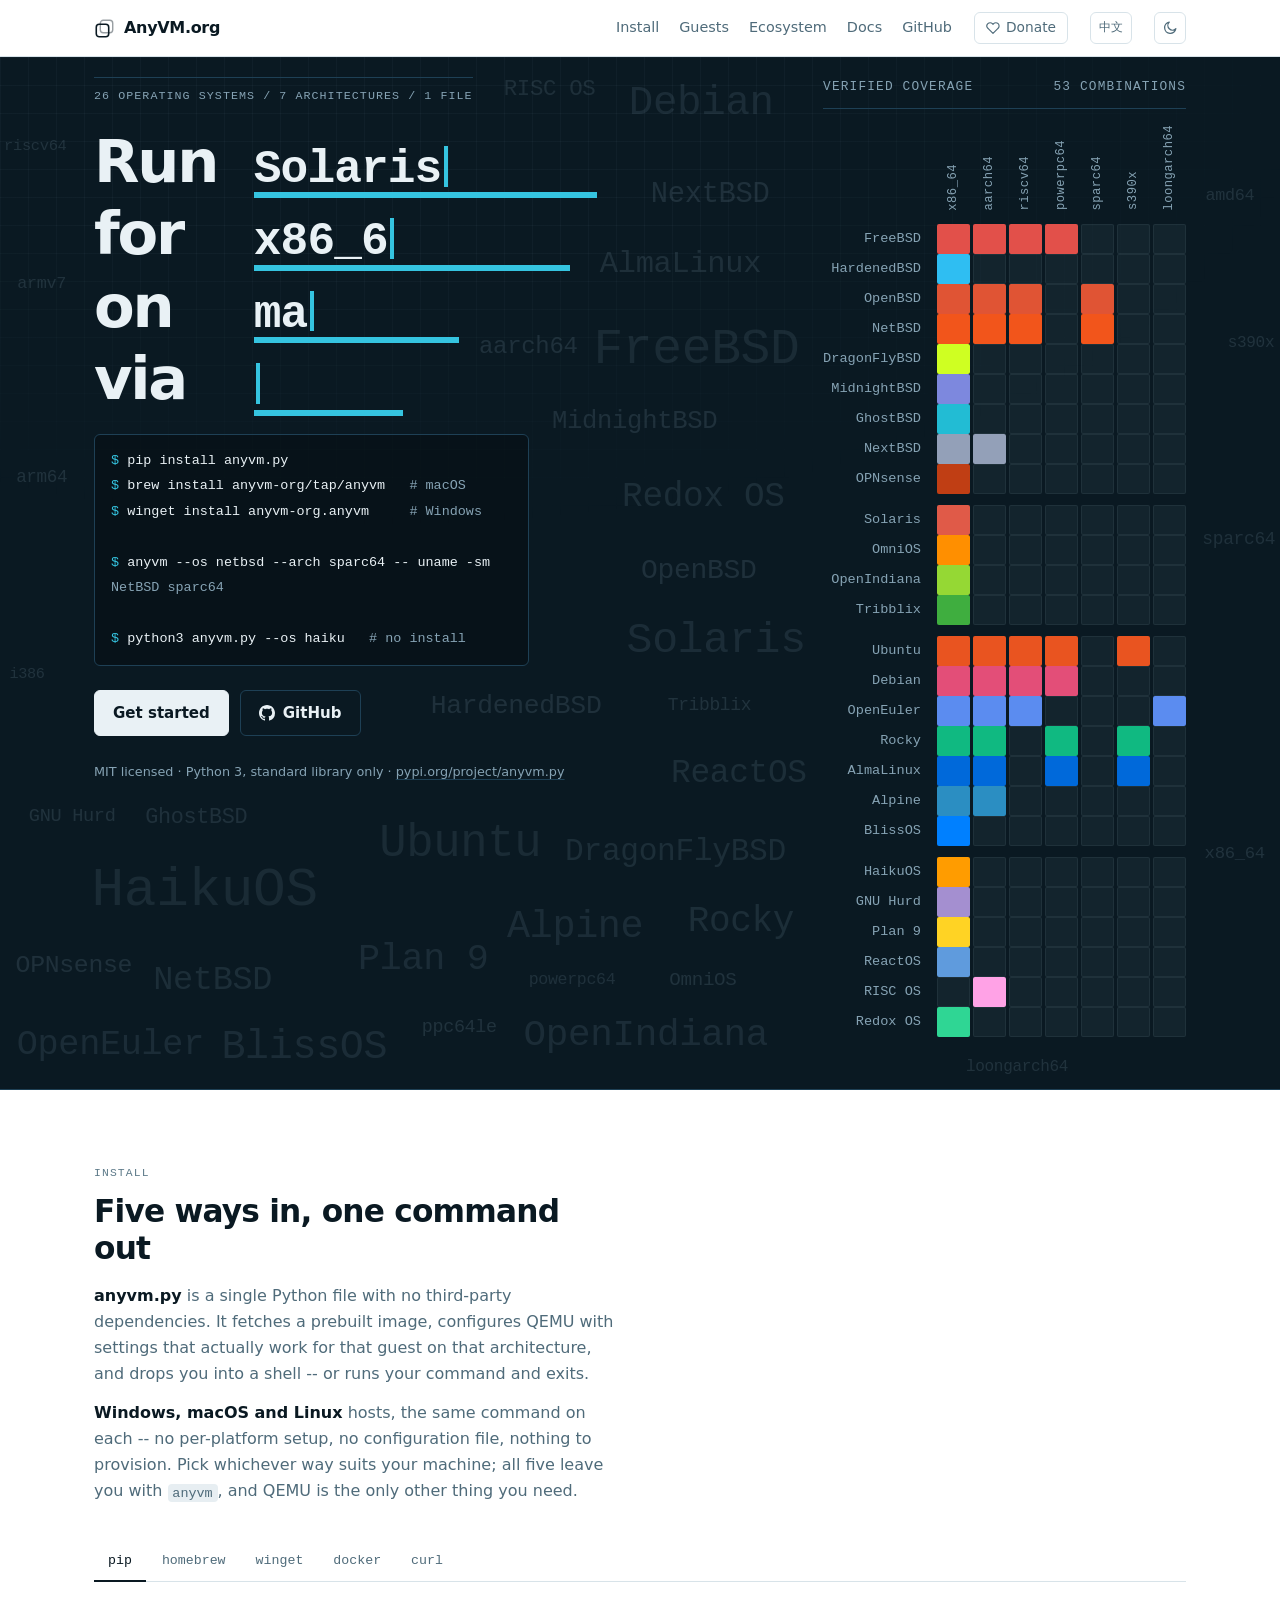
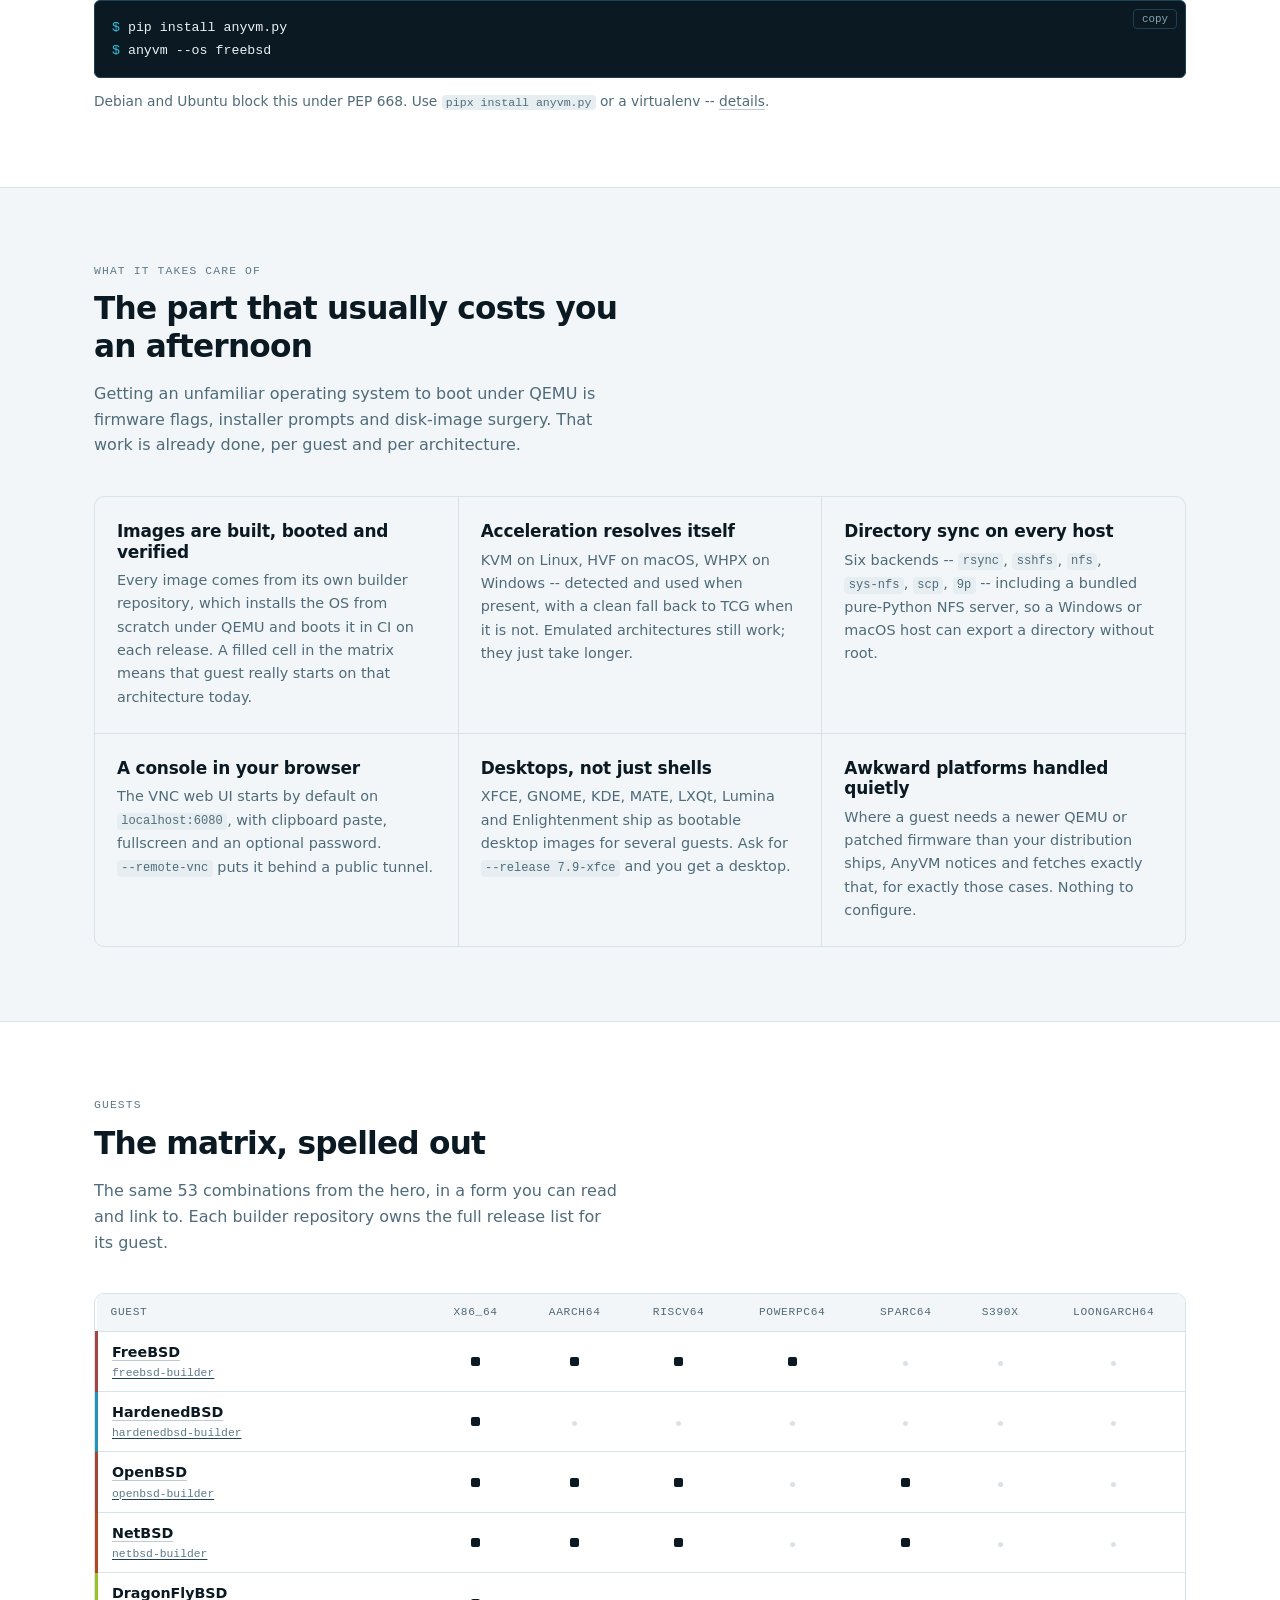
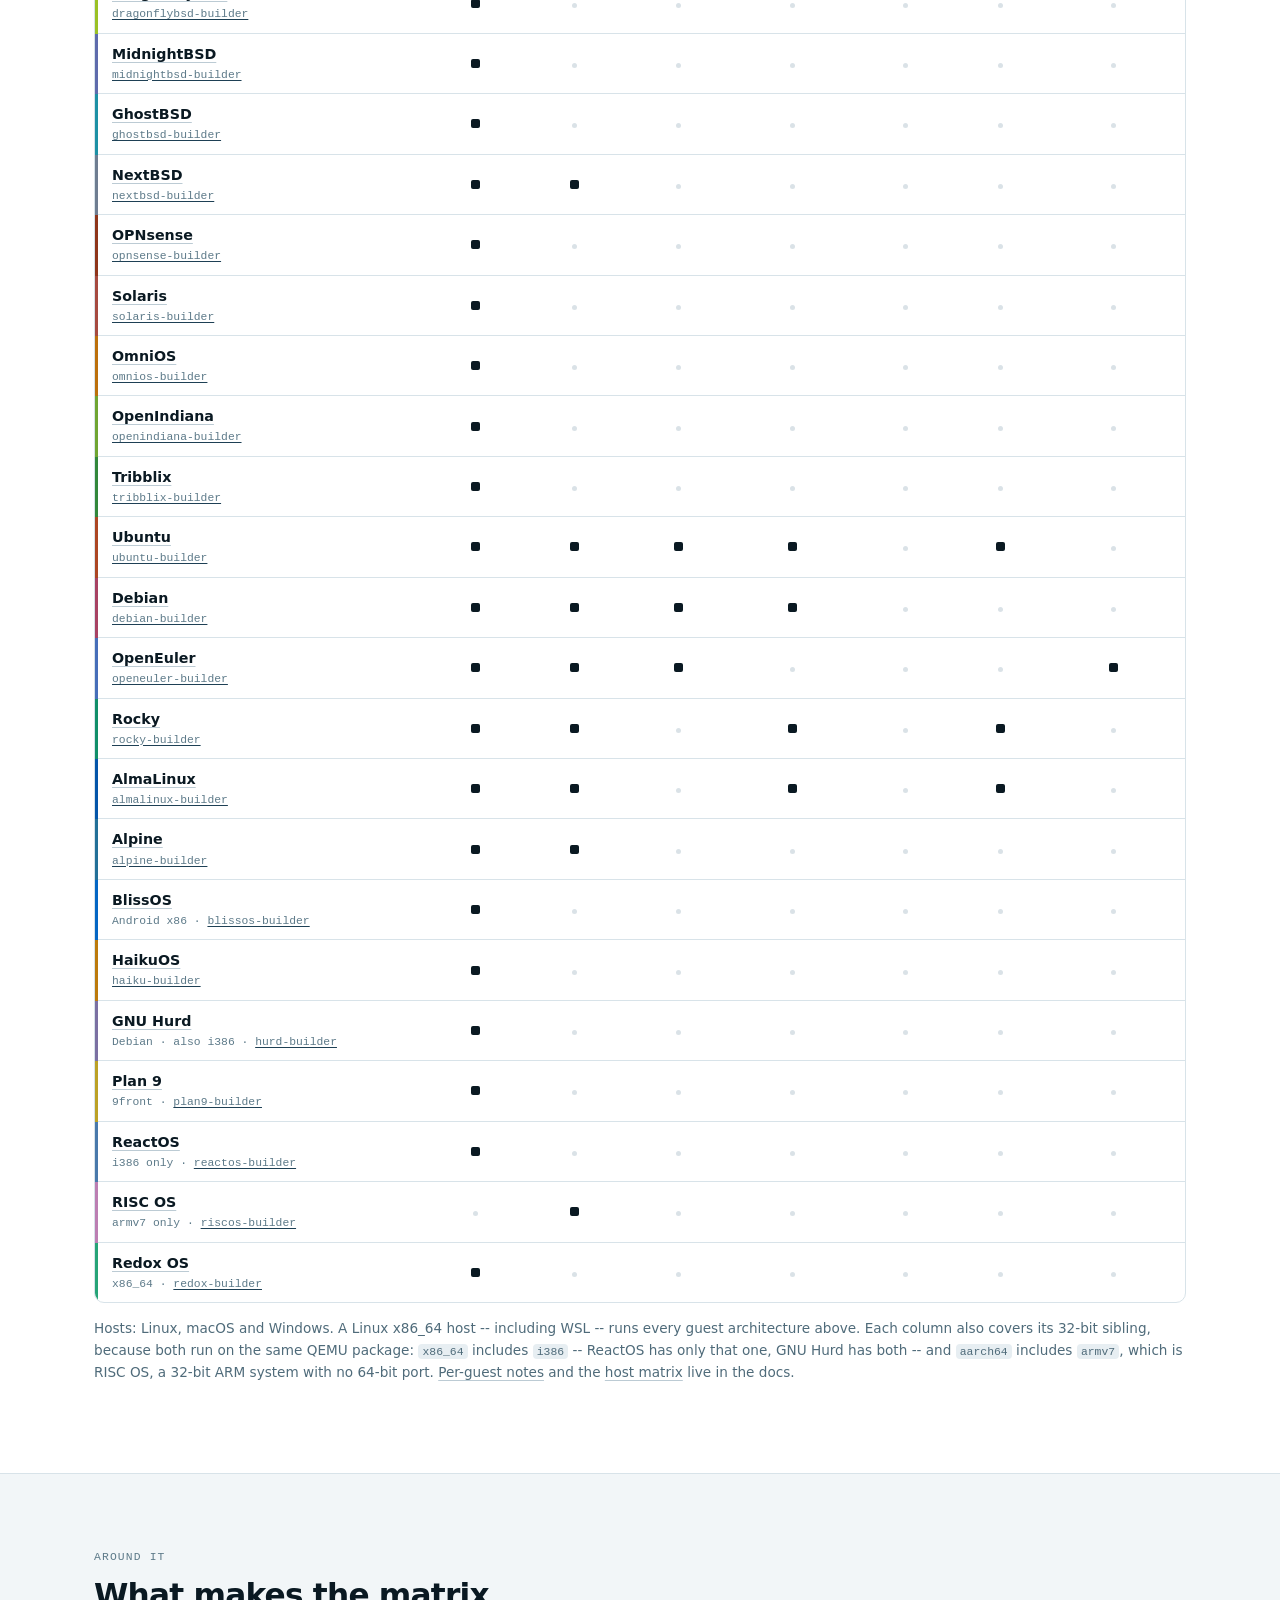
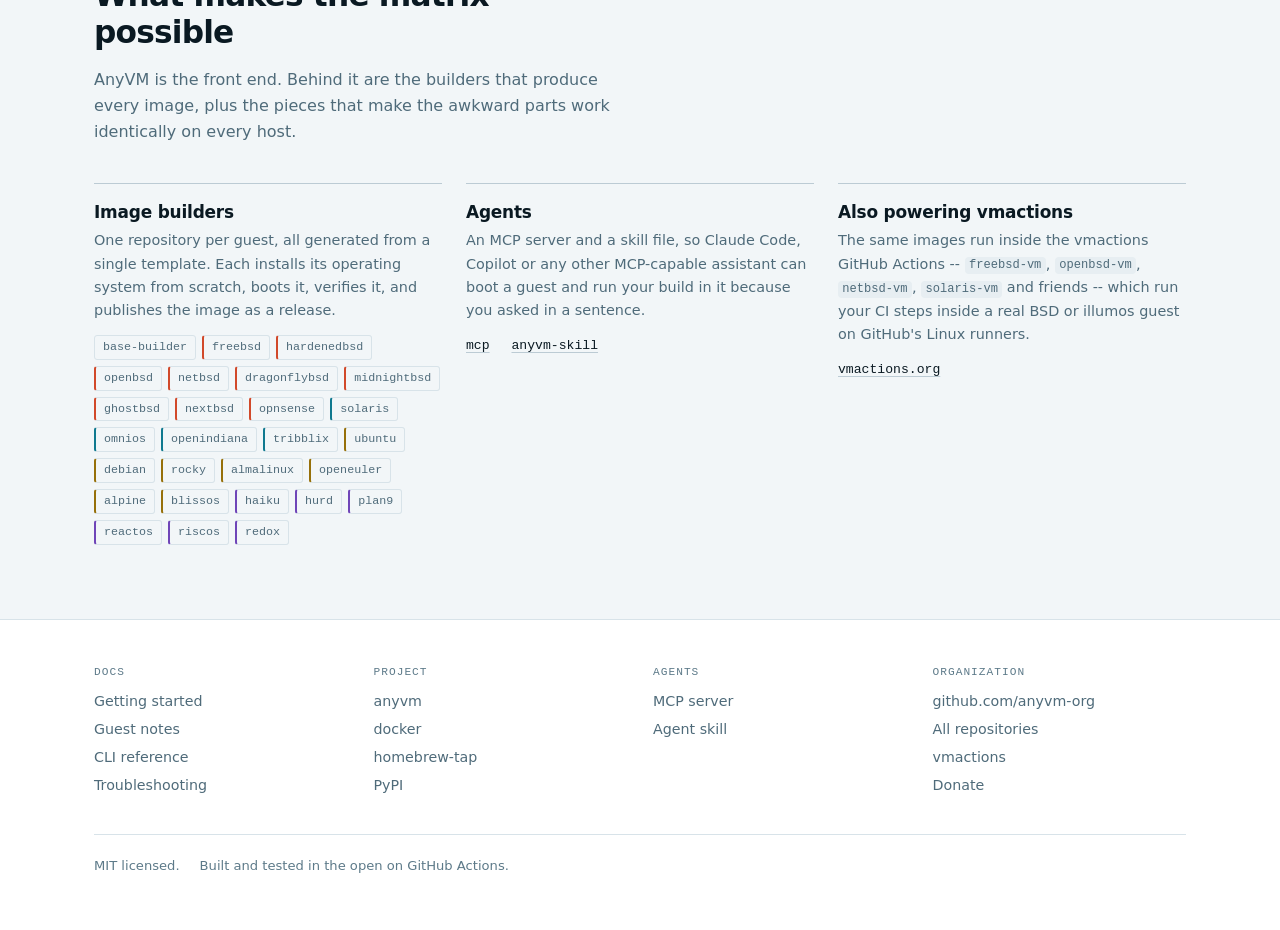
==== commit ccd78835: "almalinux" ====
--- a/index.html
+++ b/index.html
@@ -4,7 +4,7 @@
 <meta charset="utf-8">
 <meta name="viewport" content="width=device-width, initial-scale=1">
 <title>AnyVM -- run any VM anywhere</title>
-<meta name="description" content="One Python file boots 25 operating systems across 7 CPU architectures, on Linux, macOS and Windows. No libvirt, no Vagrant, no VirtualBox.">
+<meta name="description" content="One Python file boots 26 operating systems across 7 CPU architectures, on Linux, macOS and Windows. No libvirt, no Vagrant, no VirtualBox.">
 <meta name="color-scheme" content="light dark">
 <link rel="canonical" href="https://anyvm.org/">
 <link rel="icon" href="data:image/svg+xml,%3Csvg%20xmlns='http://www.w3.org/2000/svg'%20viewBox='0%200%2024%2024'%3E%3Crect%20width='24'%20height='24'%20rx='4'%20fill='%230a1922'/%3E%3Crect%20x='7.6'%20y='2.4'%20width='14'%20height='14'%20rx='3.4'%20fill='none'%20stroke='%23e9f1f5'%20stroke-width='2'%20opacity='.45'/%3E%3Crect%20x='2.4'%20y='7.6'%20width='14'%20height='14'%20rx='3.4'%20fill='none'%20stroke='%23e9f1f5'%20stroke-width='2.2'/%3E%3C/svg%3E">
@@ -13,7 +13,7 @@
 
 <meta property="og:type" content="website">
 <meta property="og:title" content="AnyVM -- run any VM anywhere">
-<meta property="og:description" content="One Python file boots 25 operating systems across 7 CPU architectures, on Linux, macOS and Windows.">
+<meta property="og:description" content="One Python file boots 26 operating systems across 7 CPU architectures, on Linux, macOS and Windows.">
 <meta property="og:url" content="https://anyvm.org/">
 <meta name="twitter:card" content="summary">
 </head>
@@ -97,6 +97,7 @@
     <span>Debian</span>
     <span>OPNsense</span>
     <span>Rocky</span>
+    <span>AlmaLinux</span>
 
     <!-- Second layer: the architectures, set smaller so the guests stay the
          primary read. Aliases are included on purpose -- aarch64 and arm64
@@ -118,8 +119,8 @@
   <div class="hero-in">
 
     <div>
-      <span class="eyebrow" lang="en">25 operating systems / 7 architectures / 1 file</span>
-      <span class="eyebrow" lang="zh">25 个操作系统 / 7 种架构 / 1 个文件</span>
+      <span class="eyebrow" lang="en">26 operating systems / 7 architectures / 1 file</span>
+      <span class="eyebrow" lang="zh">26 个操作系统 / 7 种架构 / 1 个文件</span>
       <!-- Four rotating slots -- guest, architecture, host, accelerator --
            each cycling its own list independently. The motion is decorative,
            so the accessible name is the fixed claim rather than a moving
@@ -184,7 +185,7 @@
     <figure class="cov">
       <figcaption class="cov-title">
         <span lang="en">Verified coverage</span><span lang="zh">已验证覆盖</span>
-        <span lang="en">49 combinations</span><span lang="zh">49 种组合</span>
+        <span lang="en">53 combinations</span><span lang="zh">53 种组合</span>
       </figcaption>
 
       <div class="cov-grid">
@@ -269,6 +270,10 @@
         </div>
         <div class="cov-band" data-os="rocky">
           <span class="cov-os">Rocky</span>
+          <span class="cov-cell on"></span><span class="cov-cell on"></span><span class="cov-cell"></span><span class="cov-cell on"></span><span class="cov-cell"></span><span class="cov-cell on"></span><span class="cov-cell"></span>
+        </div>
+        <div class="cov-band" data-os="almalinux">
+          <span class="cov-os">AlmaLinux</span>
           <span class="cov-cell on"></span><span class="cov-cell on"></span><span class="cov-cell"></span><span class="cov-cell on"></span><span class="cov-cell"></span><span class="cov-cell on"></span><span class="cov-cell"></span>
         </div>
         <div class="cov-band" data-os="alpine">
@@ -540,12 +545,12 @@
       <h2 lang="en">The matrix, spelled out</h2>
       <h2 lang="zh">把矩阵摊开看</h2>
       <p lang="en">
-        The same 49 combinations from the hero, in a form you can read and
+        The same 53 combinations from the hero, in a form you can read and
         link to. Each builder repository owns the full release list for its
         guest.
       </p>
       <p lang="zh">
-        还是上面那 49 种组合，换成能读、能引用的表格。每个系统支持哪些版本，由它
+        还是上面那 53 种组合，换成能读、能引用的表格。每个系统支持哪些版本，由它
         自己的 builder 仓库说了算。
       </p>
     </div>
@@ -730,6 +735,16 @@
           </tr>
           <tr data-os="rocky">
             <th scope="row" class="row-os"><a href="/docs/guests.html#rocky">Rocky</a><span class="sub"><a href="https://github.com/anyvm-org/rocky-builder">rocky-builder</a></span></th>
+            <td class="mark"><span class="mk mk-on" title="Supported"></span></td>
+            <td class="mark"><span class="mk mk-on" title="Supported"></span></td>
+            <td class="mark"><span class="mk mk-off" title="Not available"></span></td>
+            <td class="mark"><span class="mk mk-on" title="Supported"></span></td>
+            <td class="mark"><span class="mk mk-off" title="Not available"></span></td>
+            <td class="mark"><span class="mk mk-on" title="Supported"></span></td>
+            <td class="mark"><span class="mk mk-off" title="Not available"></span></td>
+          </tr>
+          <tr data-os="almalinux">
+            <th scope="row" class="row-os"><a href="/docs/guests.html#almalinux">AlmaLinux</a><span class="sub"><a href="https://github.com/anyvm-org/almalinux-builder">almalinux-builder</a></span></th>
             <td class="mark"><span class="mk mk-on" title="Supported"></span></td>
             <td class="mark"><span class="mk mk-on" title="Supported"></span></td>
             <td class="mark"><span class="mk mk-off" title="Not available"></span></td>
@@ -893,6 +908,7 @@
           <a class="pill" data-fam="linux" href="https://github.com/anyvm-org/ubuntu-builder">ubuntu</a>
           <a class="pill" data-fam="linux" href="https://github.com/anyvm-org/debian-builder">debian</a>
           <a class="pill" data-fam="linux" href="https://github.com/anyvm-org/rocky-builder">rocky</a>
+          <a class="pill" data-fam="linux" href="https://github.com/anyvm-org/almalinux-builder">almalinux</a>
           <a class="pill" data-fam="linux" href="https://github.com/anyvm-org/openeuler-builder">openeuler</a>
           <a class="pill" data-fam="linux" href="https://github.com/anyvm-org/alpine-builder">alpine</a>
           <a class="pill" data-fam="linux" href="https://github.com/anyvm-org/blissos-builder">blissos</a>
--- a/assets/style.css
+++ b/assets/style.css
@@ -61,6 +61,7 @@
   --os-ubuntu:      #e95420;  /* ubuntu.com styles.css, as-is */
   --os-debian:      #e34e78;  /* openlogo-nd.svg #a80030, lifted */
   --os-rocky:       #10b981;  /* rockylinux.org/images/logo.svg, as-is */
+  --os-almalinux:   #0069da;  /* almalinux.org/images/logo.svg .st4 + site link colour, as-is */
   --os-openeuler:   #5b8cf0;  /* official logo png #204bb9, lifted */
   --os-alpine:      #2b8ec2;  /* alpinelinux-logo.svg #0d597f, lifted */
   --os-blissos:     #0080ff;  /* blissos.org neon.css, as-is */
@@ -494,24 +495,25 @@
 .hero-names span:nth-child(23) { font-size: 2.55em; opacity: .14; } /* Debian */
 .hero-names span:nth-child(24) { font-size: 1.55em; opacity: .17; } /* OPNsense */
 .hero-names span:nth-child(25) { font-size: 2.25em; opacity: .15; } /* Rocky */
+.hero-names span:nth-child(26) { font-size: 1.90em; opacity: .16; } /* AlmaLinux */
 
 /* Architectures: a second, quieter layer. Held well below the guest sizes so
    the two read as foreground and background of the same field rather than as
    one flat list of words. These indices follow the guest list above -- adding
    a guest shifts every one of them, so renumber the whole block rather than
    appending the new name after the architectures. */
-.hero-names span:nth-child(26) { font-size: 1.35em; opacity: .18; } /* x86_64 */
-.hero-names span:nth-child(27) { font-size: 1.50em; opacity: .17; } /* aarch64 */
-.hero-names span:nth-child(28) { font-size: 1.20em; opacity: .18; } /* riscv64 */
-.hero-names span:nth-child(29) { font-size: 1.10em; opacity: .18; } /* arm64 */
-.hero-names span:nth-child(30) { font-size: 1.40em; opacity: .17; } /* sparc64 */
-.hero-names span:nth-child(31) { font-size: 1.00em; opacity: .18; } /* s390x */
-.hero-names span:nth-child(32) { font-size: 1.25em; opacity: .18; } /* loongarch64 */
-.hero-names span:nth-child(33) { font-size: 1.15em; opacity: .18; } /* ppc64le */
-.hero-names span:nth-child(34) { font-size: 1.05em; opacity: .18; } /* amd64 */
-.hero-names span:nth-child(35) { font-size: 1.30em; opacity: .17; } /* powerpc64 */
-.hero-names span:nth-child(36) { font-size: 0.95em; opacity: .18; } /* i386 */
-.hero-names span:nth-child(37) { font-size: 1.05em; opacity: .18; } /* armv7 */
+.hero-names span:nth-child(27) { font-size: 1.35em; opacity: .18; } /* x86_64 */
+.hero-names span:nth-child(28) { font-size: 1.50em; opacity: .17; } /* aarch64 */
+.hero-names span:nth-child(29) { font-size: 1.20em; opacity: .18; } /* riscv64 */
+.hero-names span:nth-child(30) { font-size: 1.10em; opacity: .18; } /* arm64 */
+.hero-names span:nth-child(31) { font-size: 1.40em; opacity: .17; } /* sparc64 */
+.hero-names span:nth-child(32) { font-size: 1.00em; opacity: .18; } /* s390x */
+.hero-names span:nth-child(33) { font-size: 1.25em; opacity: .18; } /* loongarch64 */
+.hero-names span:nth-child(34) { font-size: 1.15em; opacity: .18; } /* ppc64le */
+.hero-names span:nth-child(35) { font-size: 1.05em; opacity: .18; } /* amd64 */
+.hero-names span:nth-child(36) { font-size: 1.30em; opacity: .17; } /* powerpc64 */
+.hero-names span:nth-child(37) { font-size: 0.95em; opacity: .18; } /* i386 */
+.hero-names span:nth-child(38) { font-size: 1.05em; opacity: .18; } /* armv7 */
 
 @media (max-width: 1000px) { .hero-names { font-size: 0.8rem; } }
 @media (max-width: 640px)  { .hero-names { font-size: 0.6rem; } }
@@ -728,6 +730,7 @@
 [data-os="ubuntu"]      { --os-color: var(--os-ubuntu); }
 [data-os="debian"]      { --os-color: var(--os-debian); }
 [data-os="rocky"]       { --os-color: var(--os-rocky); }
+[data-os="almalinux"]   { --os-color: var(--os-almalinux); }
 [data-os="openeuler"]   { --os-color: var(--os-openeuler); }
 [data-os="alpine"]      { --os-color: var(--os-alpine); }
 [data-os="blissos"]     { --os-color: var(--os-blissos); }
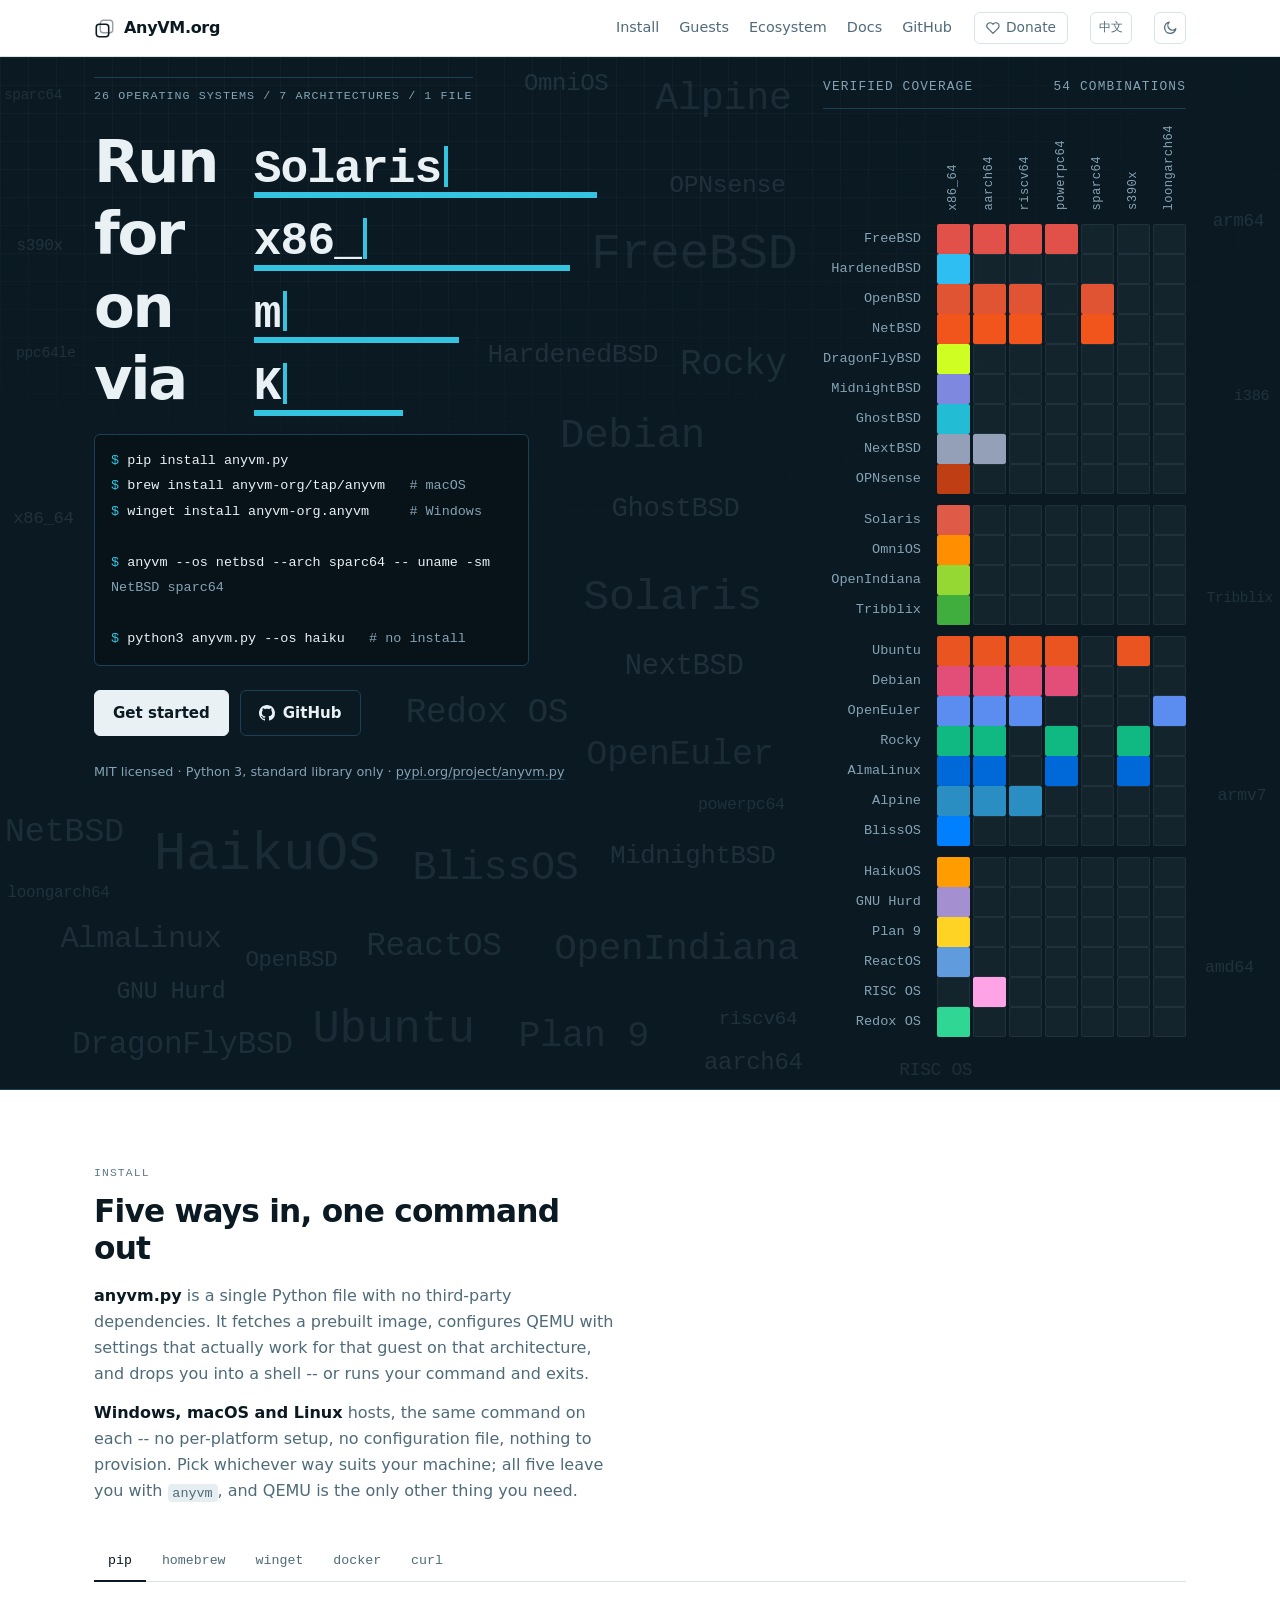
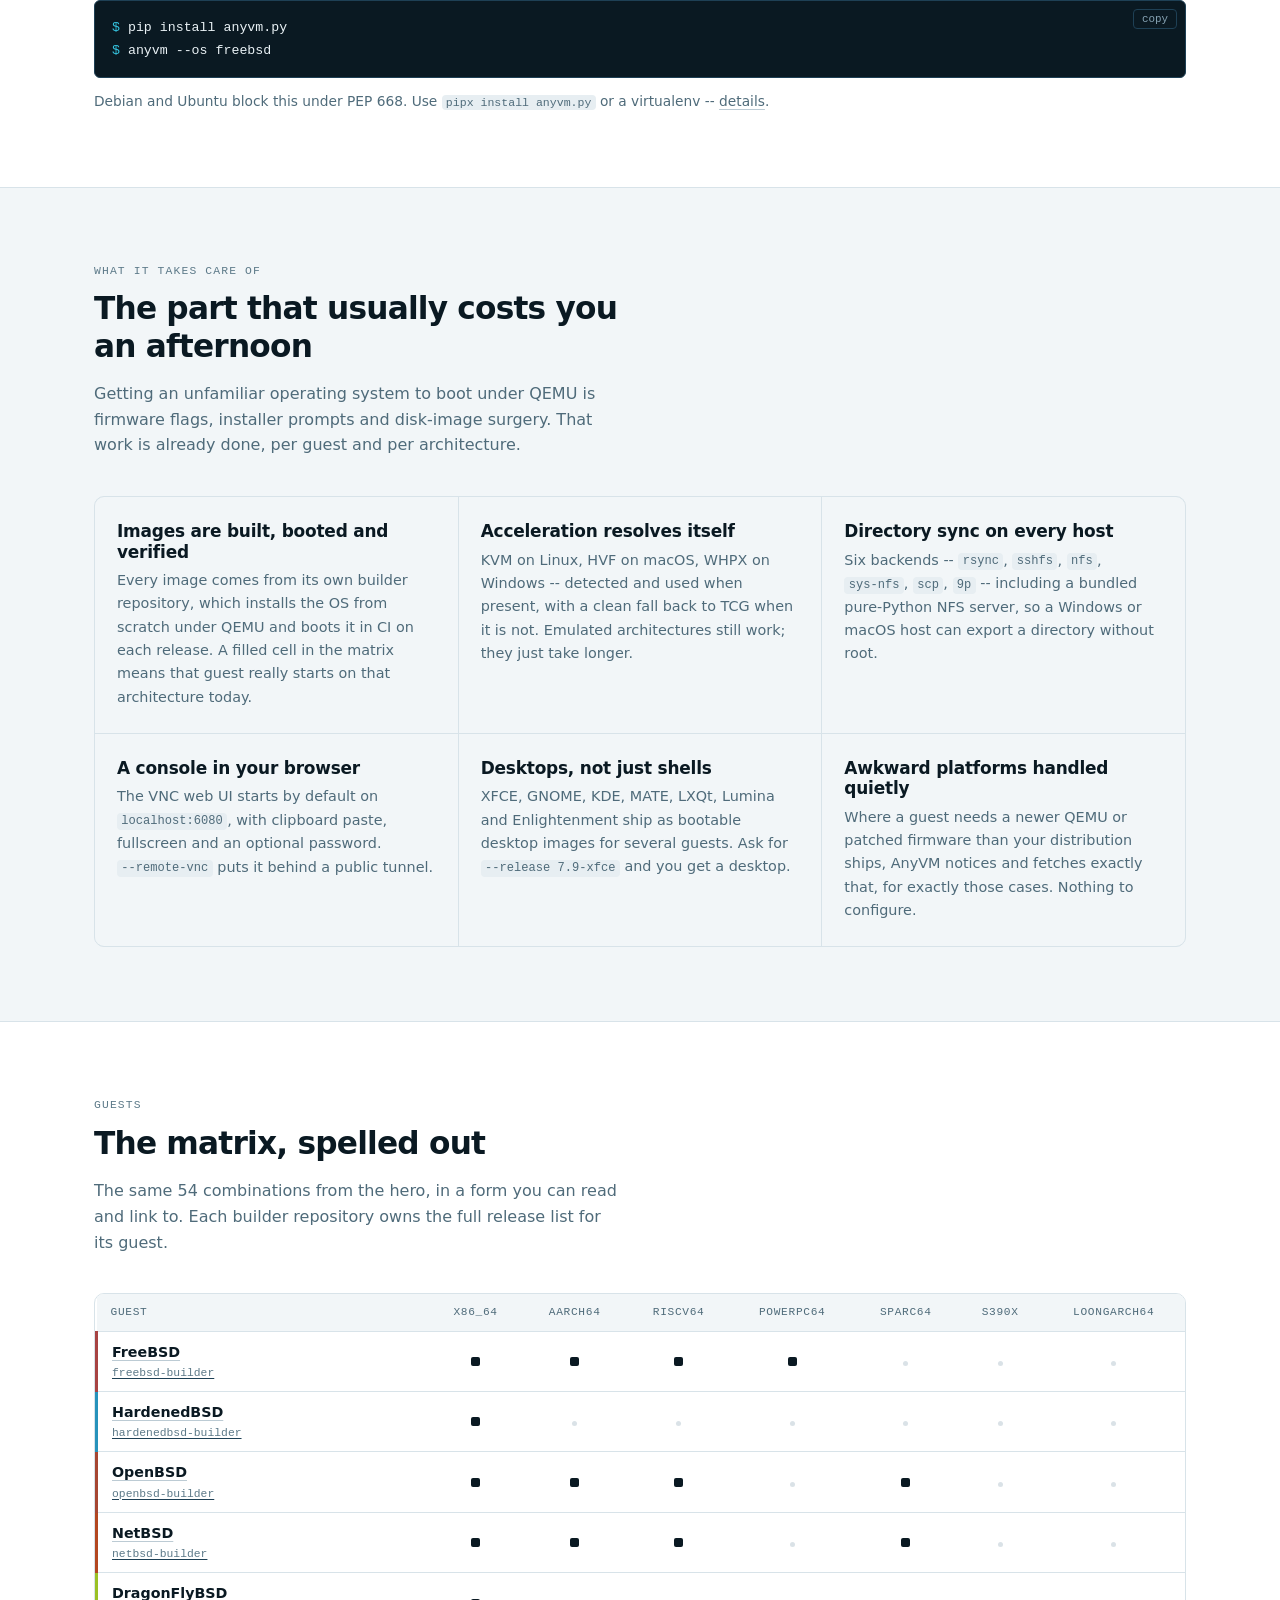
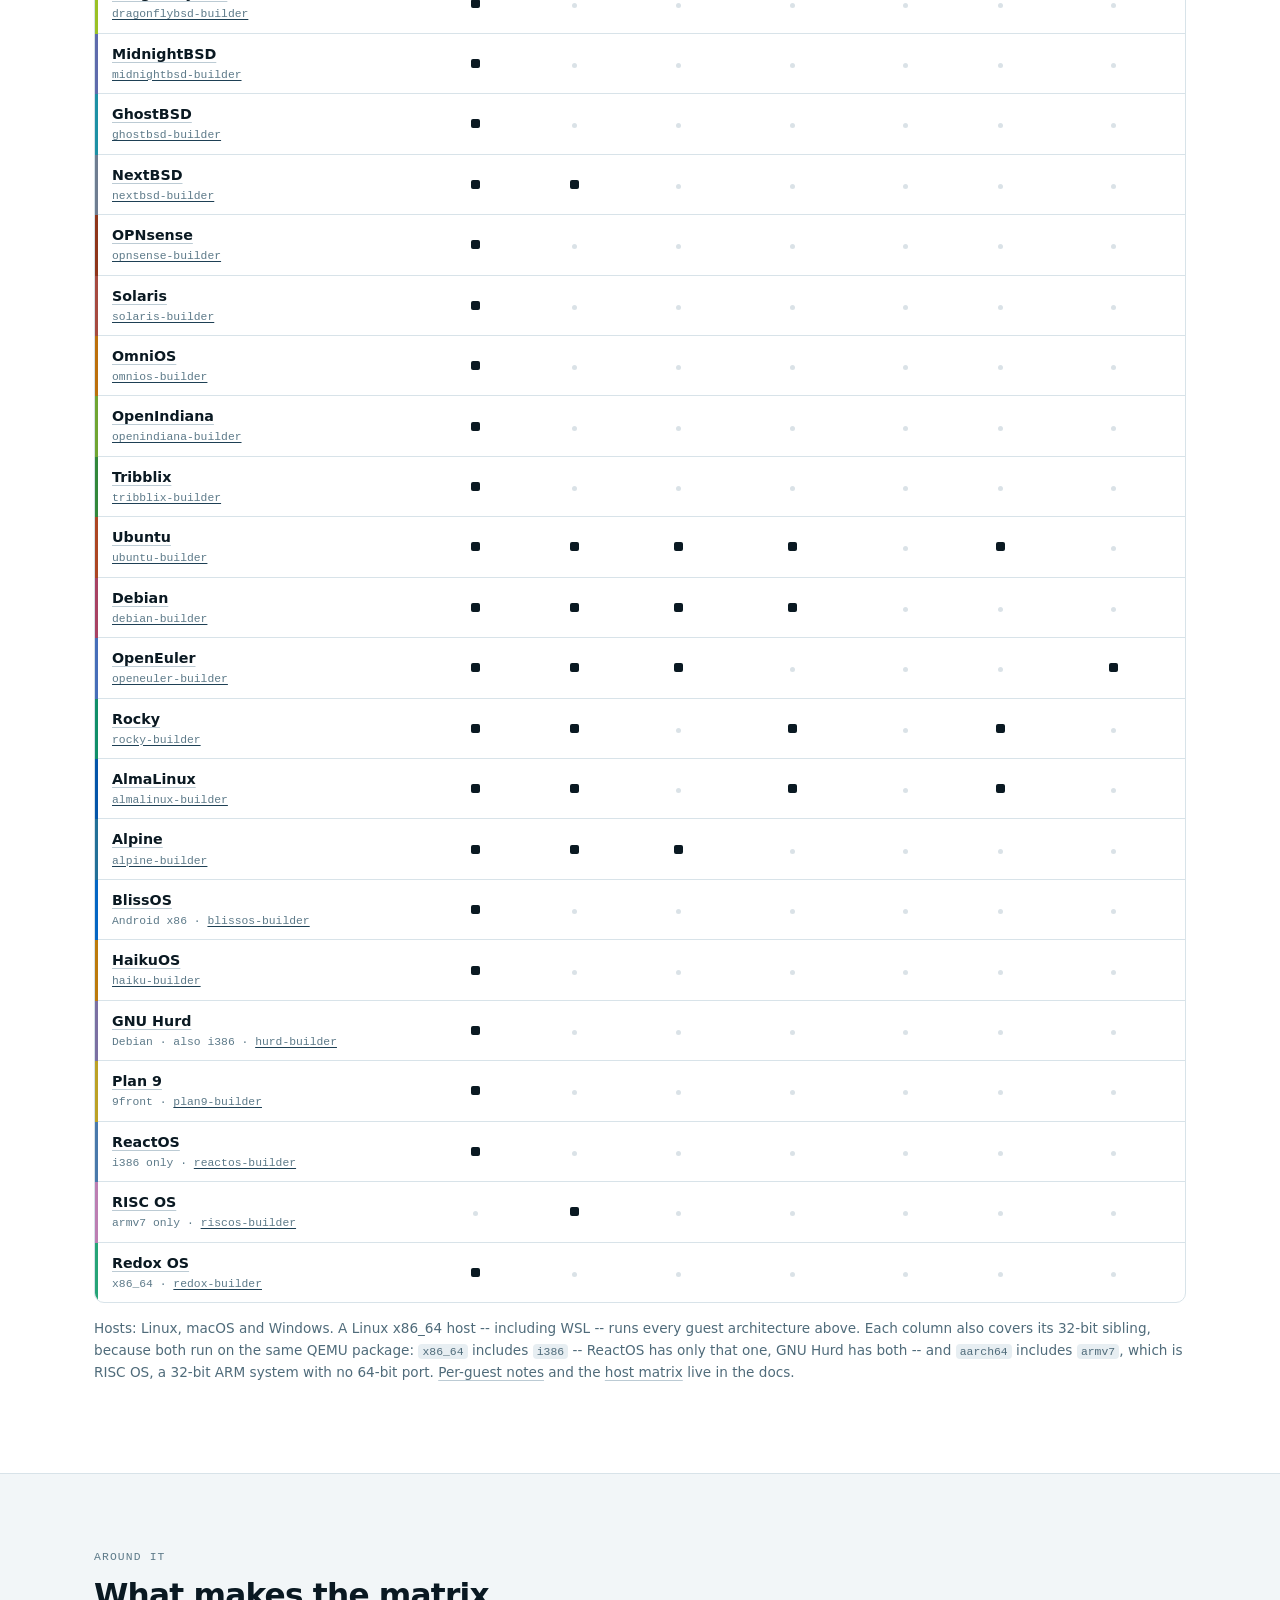
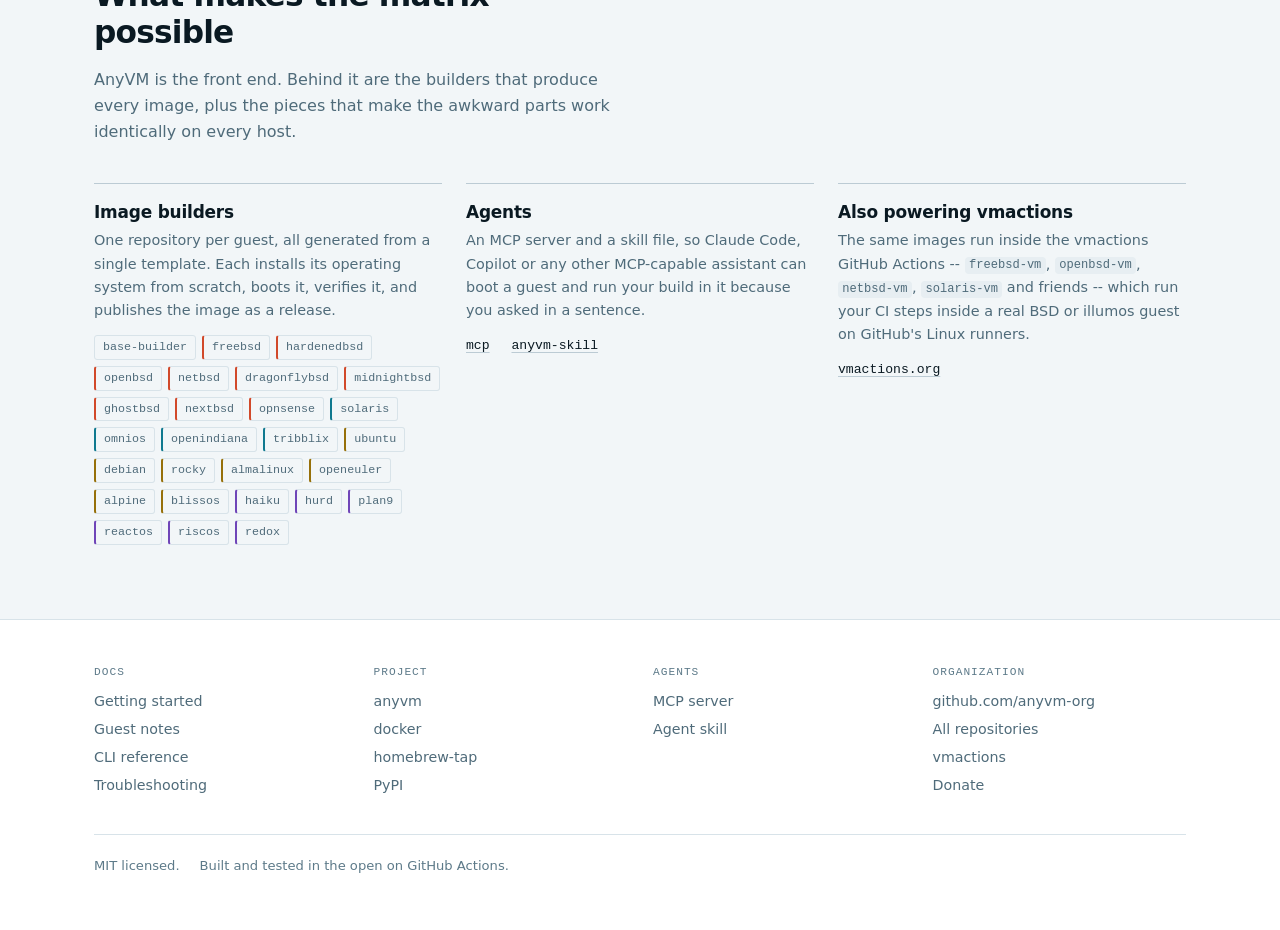
==== commit 0a15359b: "update" ====
--- a/index.html
+++ b/index.html
@@ -185,7 +185,7 @@
     <figure class="cov">
       <figcaption class="cov-title">
         <span lang="en">Verified coverage</span><span lang="zh">已验证覆盖</span>
-        <span lang="en">53 combinations</span><span lang="zh">53 种组合</span>
+        <span lang="en">54 combinations</span><span lang="zh">54 种组合</span>
       </figcaption>
 
       <div class="cov-grid">
@@ -278,7 +278,7 @@
         </div>
         <div class="cov-band" data-os="alpine">
           <span class="cov-os">Alpine</span>
-          <span class="cov-cell on"></span><span class="cov-cell on"></span><span class="cov-cell"></span><span class="cov-cell"></span><span class="cov-cell"></span><span class="cov-cell"></span><span class="cov-cell"></span>
+          <span class="cov-cell on"></span><span class="cov-cell on"></span><span class="cov-cell on"></span><span class="cov-cell"></span><span class="cov-cell"></span><span class="cov-cell"></span><span class="cov-cell"></span>
         </div>
         <div class="cov-band" data-os="blissos">
           <span class="cov-os">BlissOS</span>
@@ -545,12 +545,12 @@
       <h2 lang="en">The matrix, spelled out</h2>
       <h2 lang="zh">把矩阵摊开看</h2>
       <p lang="en">
-        The same 53 combinations from the hero, in a form you can read and
+        The same 54 combinations from the hero, in a form you can read and
         link to. Each builder repository owns the full release list for its
         guest.
       </p>
       <p lang="zh">
-        还是上面那 53 种组合，换成能读、能引用的表格。每个系统支持哪些版本，由它
+        还是上面那 54 种组合，换成能读、能引用的表格。每个系统支持哪些版本，由它
         自己的 builder 仓库说了算。
       </p>
     </div>
@@ -757,7 +757,7 @@
             <th scope="row" class="row-os"><a href="/docs/guests.html#alpine">Alpine</a><span class="sub"><a href="https://github.com/anyvm-org/alpine-builder">alpine-builder</a></span></th>
             <td class="mark"><span class="mk mk-on" title="Supported"></span></td>
             <td class="mark"><span class="mk mk-on" title="Supported"></span></td>
-            <td class="mark"><span class="mk mk-off" title="Not available"></span></td>
+            <td class="mark"><span class="mk mk-on" title="Supported"></span></td>
             <td class="mark"><span class="mk mk-off" title="Not available"></span></td>
             <td class="mark"><span class="mk mk-off" title="Not available"></span></td>
             <td class="mark"><span class="mk mk-off" title="Not available"></span></td>
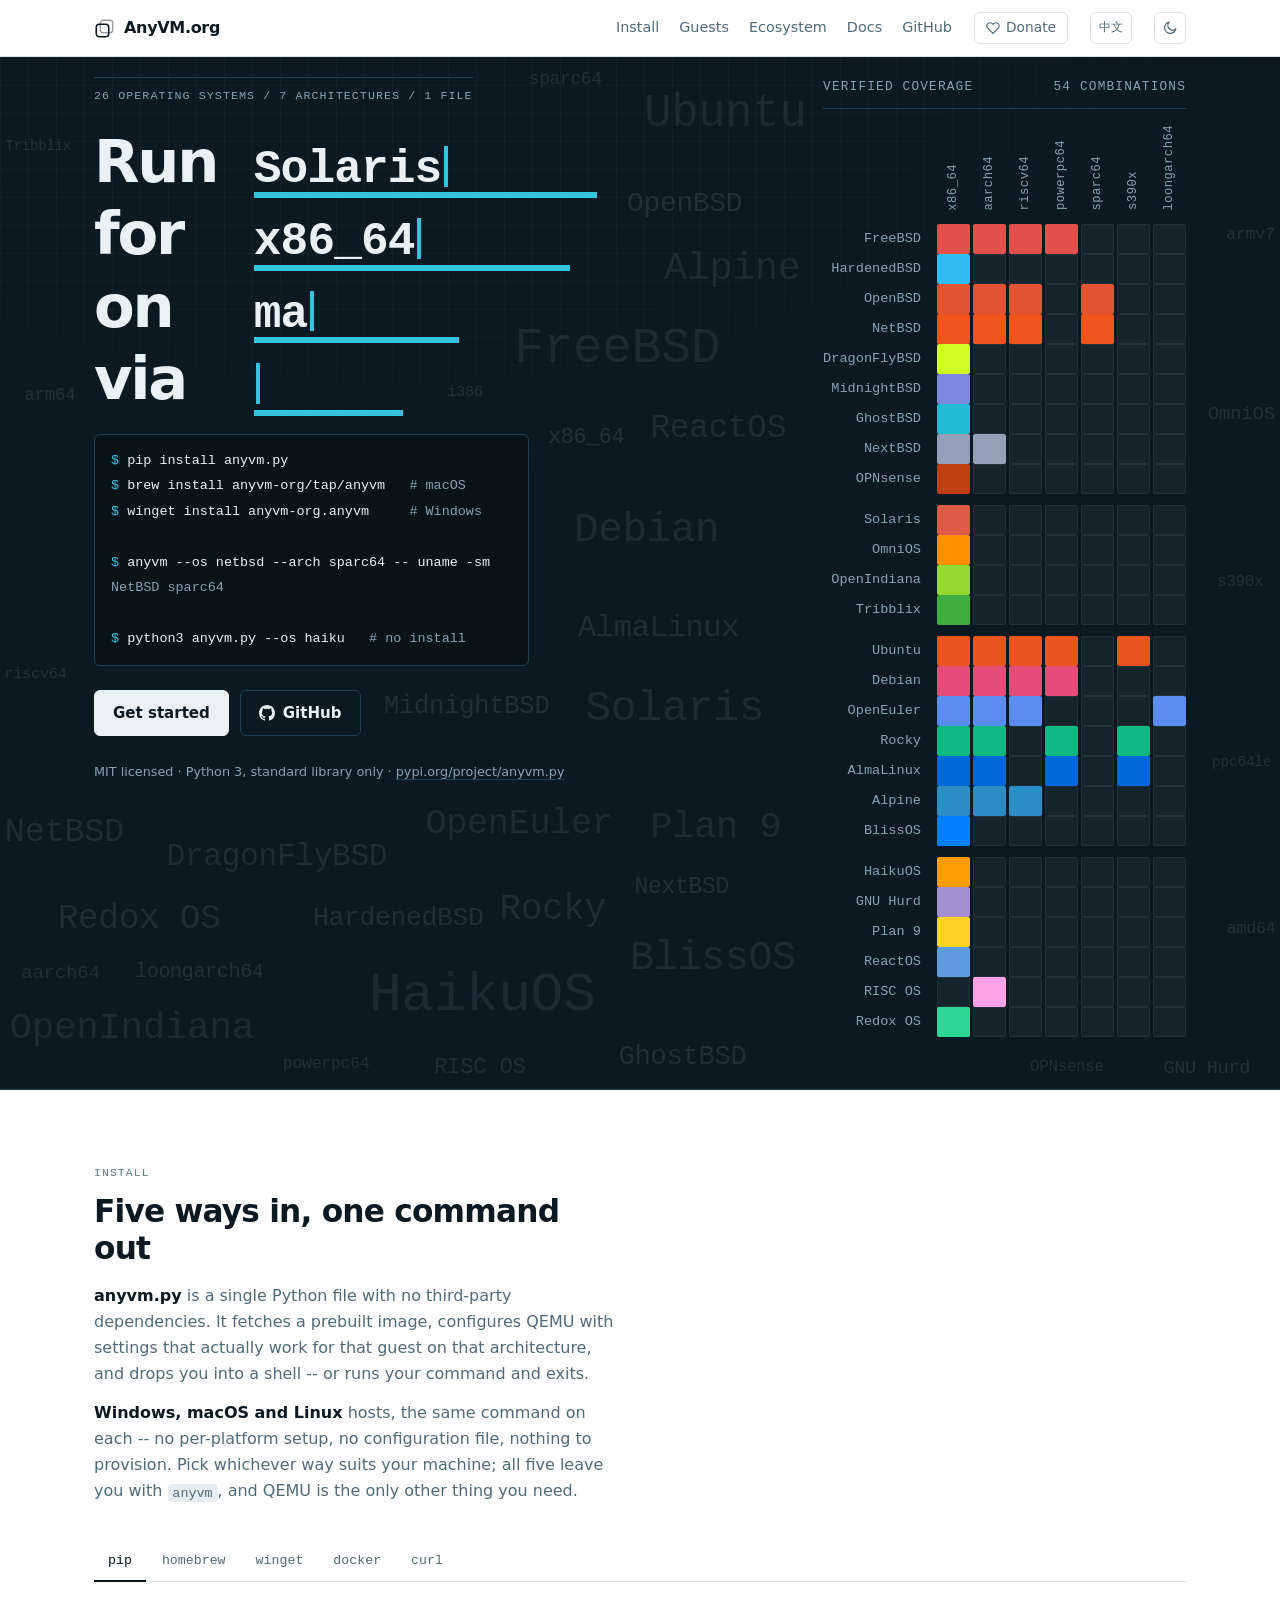
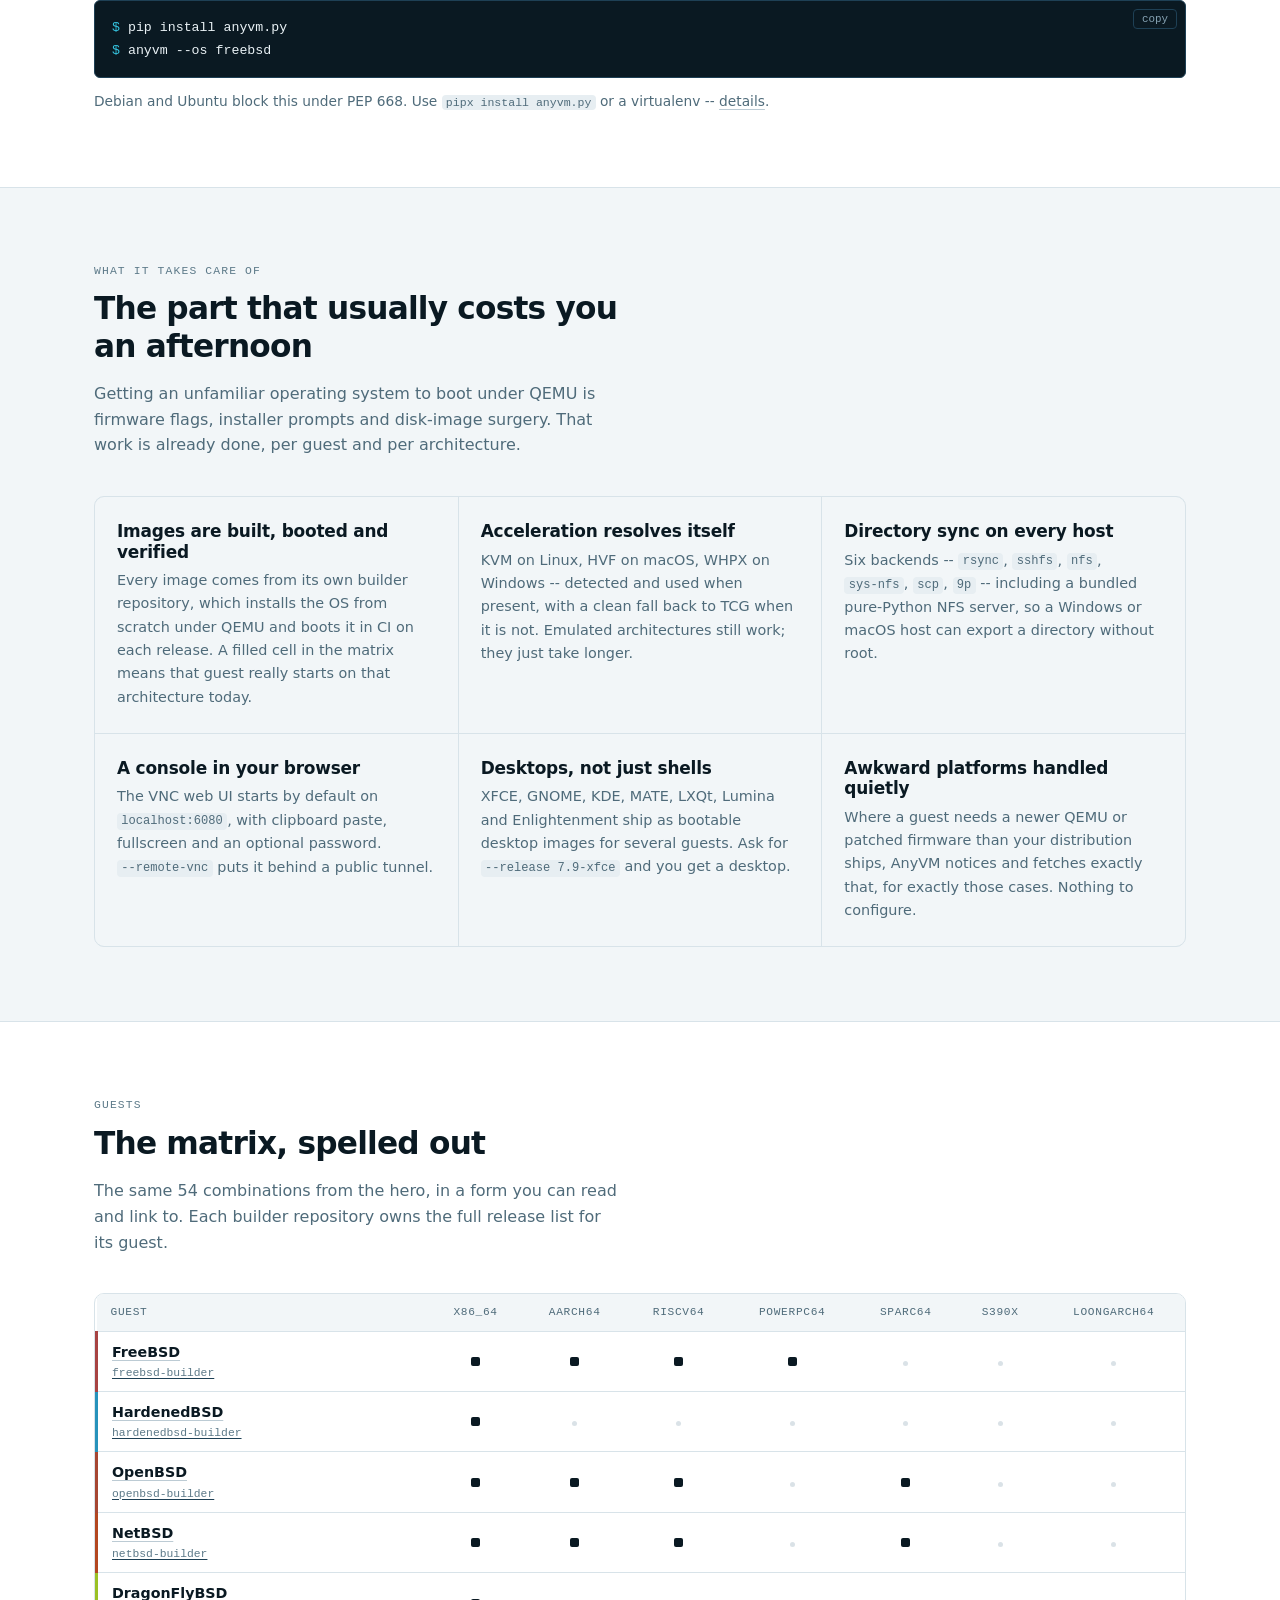
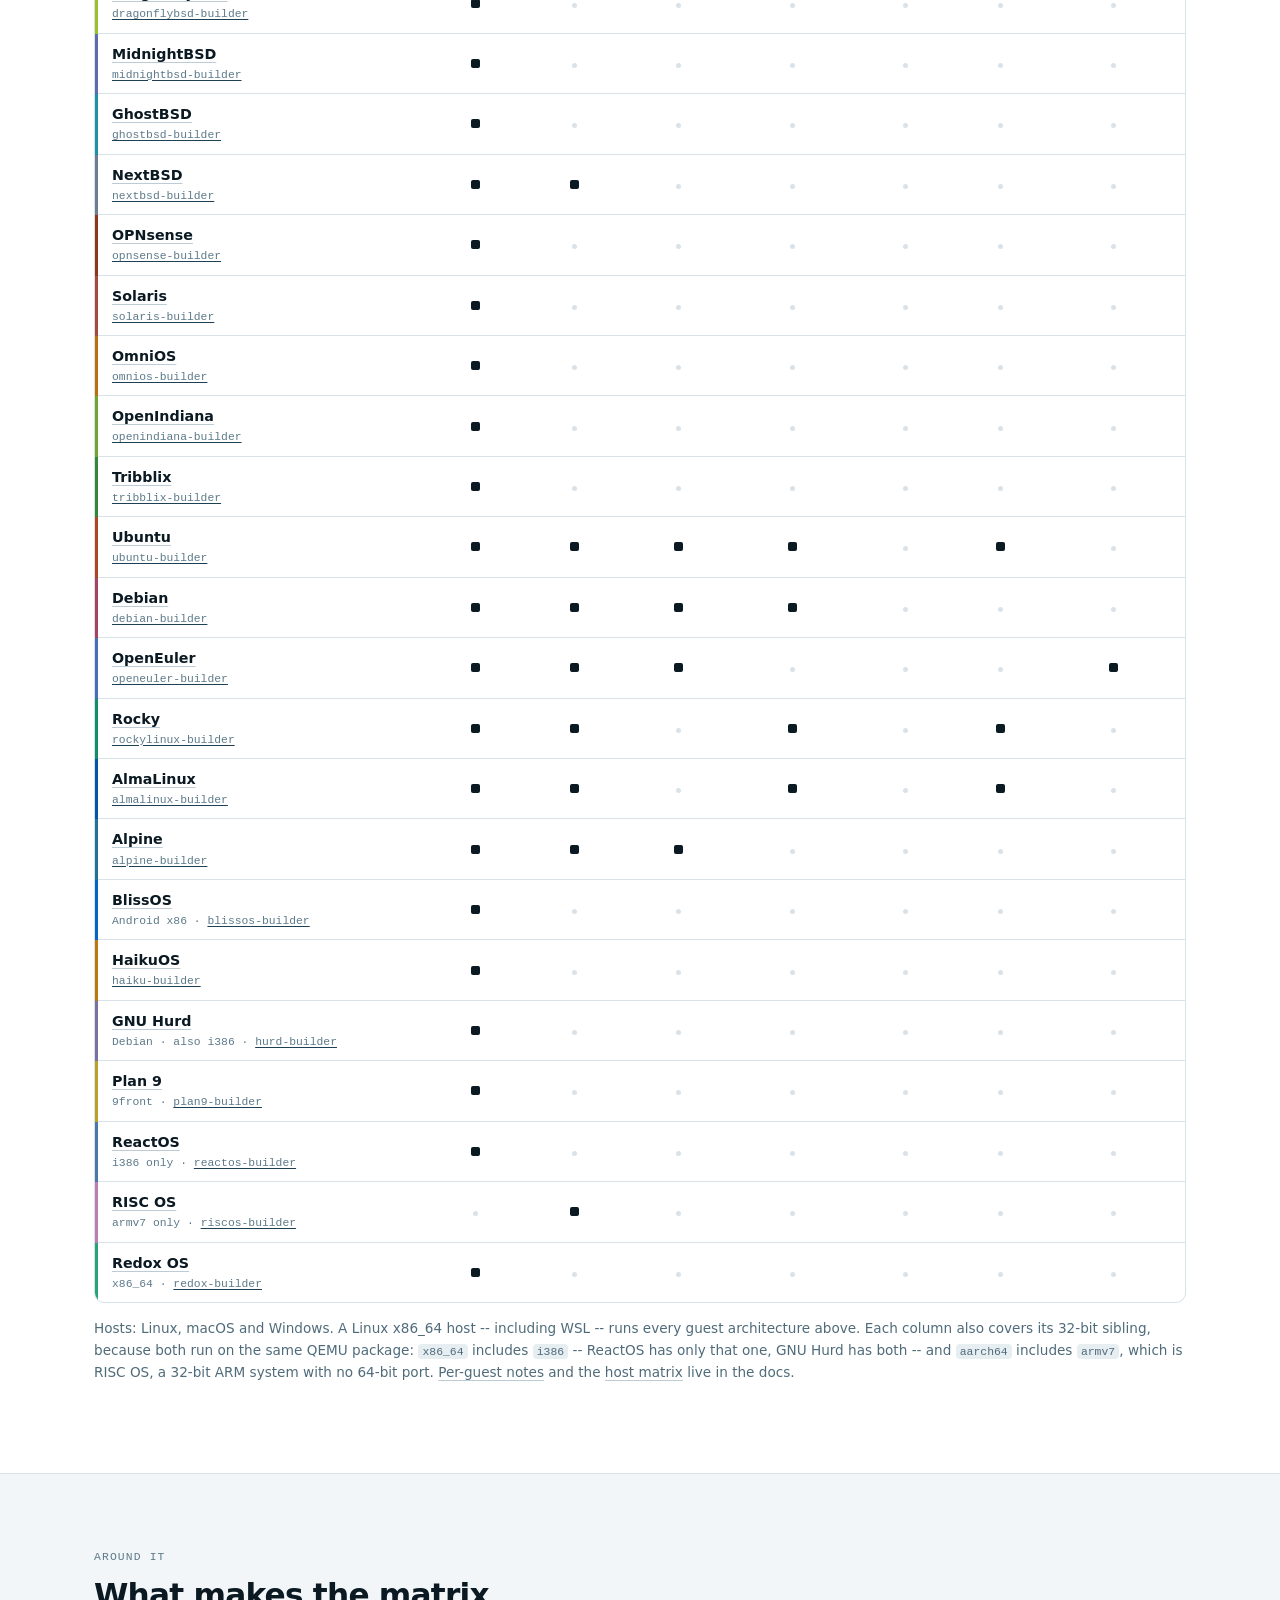
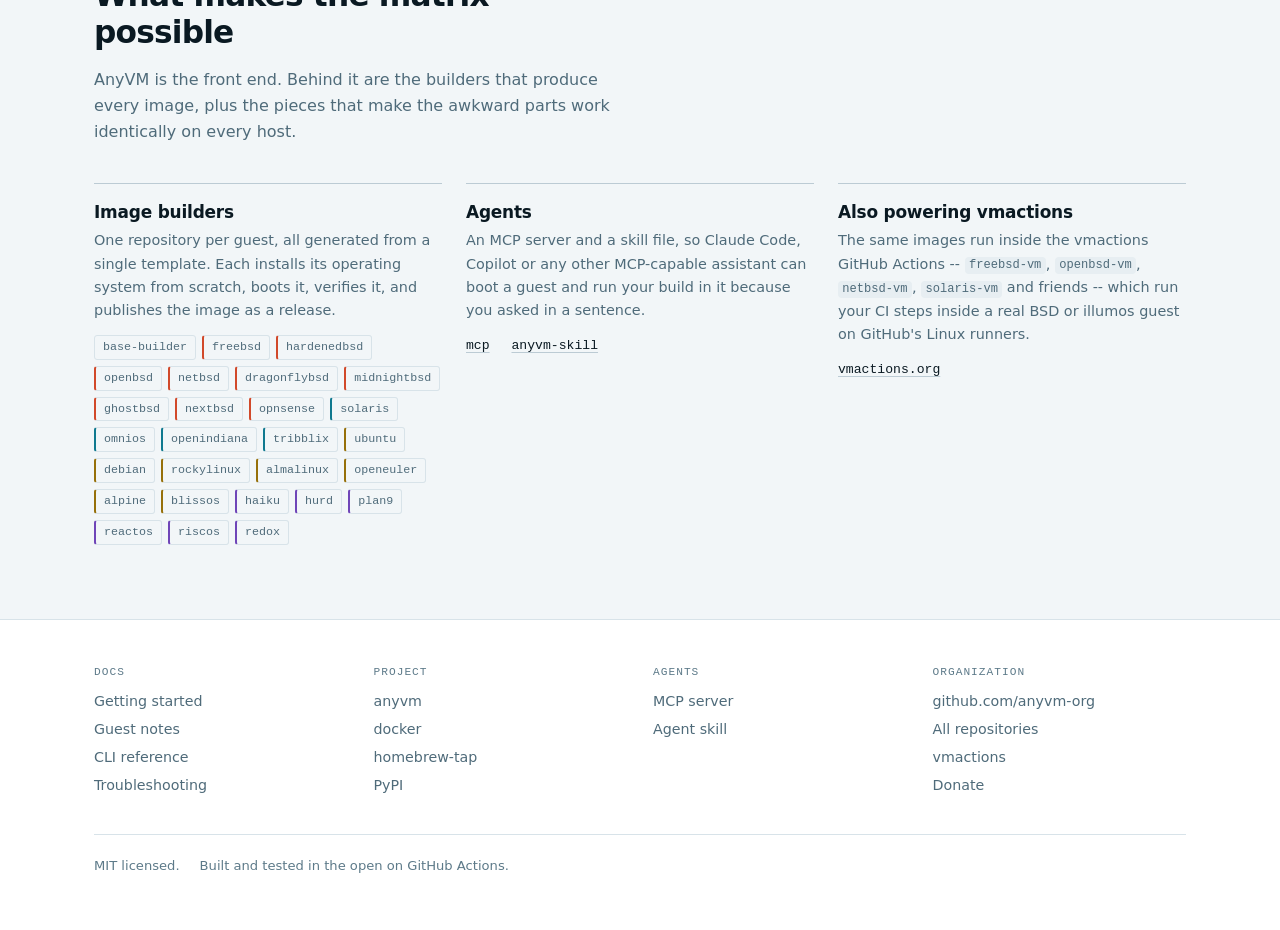
==== commit edf77f47: "update" ====
--- a/index.html
+++ b/index.html
@@ -268,7 +268,7 @@
           <span class="cov-os">OpenEuler</span>
           <span class="cov-cell on"></span><span class="cov-cell on"></span><span class="cov-cell on"></span><span class="cov-cell"></span><span class="cov-cell"></span><span class="cov-cell"></span><span class="cov-cell on"></span>
         </div>
-        <div class="cov-band" data-os="rocky">
+        <div class="cov-band" data-os="rockylinux">
           <span class="cov-os">Rocky</span>
           <span class="cov-cell on"></span><span class="cov-cell on"></span><span class="cov-cell"></span><span class="cov-cell on"></span><span class="cov-cell"></span><span class="cov-cell on"></span><span class="cov-cell"></span>
         </div>
@@ -733,8 +733,8 @@
             <td class="mark"><span class="mk mk-off" title="Not available"></span></td>
             <td class="mark"><span class="mk mk-on" title="Supported"></span></td>
           </tr>
-          <tr data-os="rocky">
-            <th scope="row" class="row-os"><a href="/docs/guests.html#rocky">Rocky</a><span class="sub"><a href="https://github.com/anyvm-org/rocky-builder">rocky-builder</a></span></th>
+          <tr data-os="rockylinux">
+            <th scope="row" class="row-os"><a href="/docs/guests.html#rockylinux">Rocky</a><span class="sub"><a href="https://github.com/anyvm-org/rockylinux-builder">rockylinux-builder</a></span></th>
             <td class="mark"><span class="mk mk-on" title="Supported"></span></td>
             <td class="mark"><span class="mk mk-on" title="Supported"></span></td>
             <td class="mark"><span class="mk mk-off" title="Not available"></span></td>
@@ -907,7 +907,7 @@
           <a class="pill" data-fam="illumos" href="https://github.com/anyvm-org/tribblix-builder">tribblix</a>
           <a class="pill" data-fam="linux" href="https://github.com/anyvm-org/ubuntu-builder">ubuntu</a>
           <a class="pill" data-fam="linux" href="https://github.com/anyvm-org/debian-builder">debian</a>
-          <a class="pill" data-fam="linux" href="https://github.com/anyvm-org/rocky-builder">rocky</a>
+          <a class="pill" data-fam="linux" href="https://github.com/anyvm-org/rockylinux-builder">rockylinux</a>
           <a class="pill" data-fam="linux" href="https://github.com/anyvm-org/almalinux-builder">almalinux</a>
           <a class="pill" data-fam="linux" href="https://github.com/anyvm-org/openeuler-builder">openeuler</a>
           <a class="pill" data-fam="linux" href="https://github.com/anyvm-org/alpine-builder">alpine</a>
--- a/assets/style.css
+++ b/assets/style.css
@@ -60,7 +60,7 @@
   --os-tribblix:    #3fae3f;  /* tribblix.css #006600, lifted hard */
   --os-ubuntu:      #e95420;  /* ubuntu.com styles.css, as-is */
   --os-debian:      #e34e78;  /* openlogo-nd.svg #a80030, lifted */
-  --os-rocky:       #10b981;  /* rockylinux.org/images/logo.svg, as-is */
+  --os-rockylinux:  #10b981;  /* rockylinux.org/images/logo.svg, as-is */
   --os-almalinux:   #0069da;  /* almalinux.org/images/logo.svg .st4 + site link colour, as-is */
   --os-openeuler:   #5b8cf0;  /* official logo png #204bb9, lifted */
   --os-alpine:      #2b8ec2;  /* alpinelinux-logo.svg #0d597f, lifted */
@@ -729,7 +729,7 @@
 [data-os="tribblix"]    { --os-color: var(--os-tribblix); }
 [data-os="ubuntu"]      { --os-color: var(--os-ubuntu); }
 [data-os="debian"]      { --os-color: var(--os-debian); }
-[data-os="rocky"]       { --os-color: var(--os-rocky); }
+[data-os="rockylinux"]  { --os-color: var(--os-rockylinux); }
 [data-os="almalinux"]   { --os-color: var(--os-almalinux); }
 [data-os="openeuler"]   { --os-color: var(--os-openeuler); }
 [data-os="alpine"]      { --os-color: var(--os-alpine); }
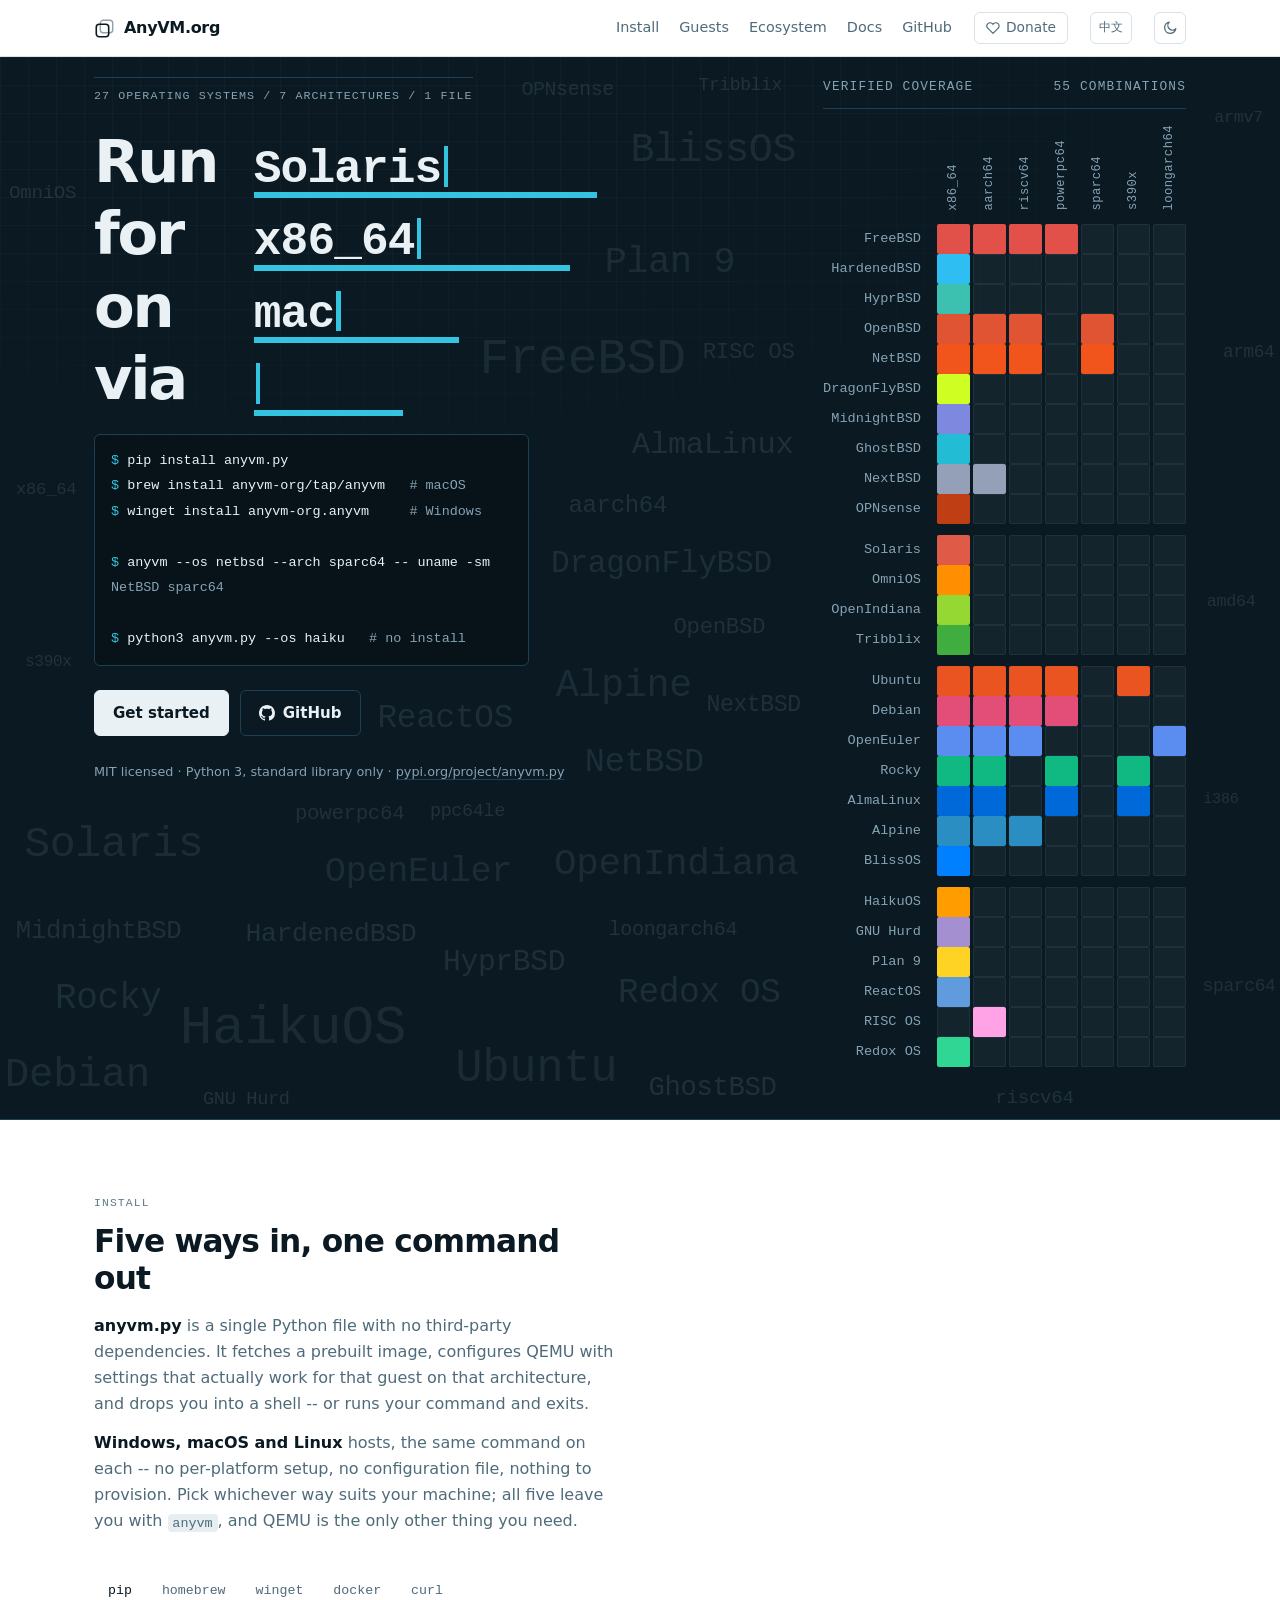
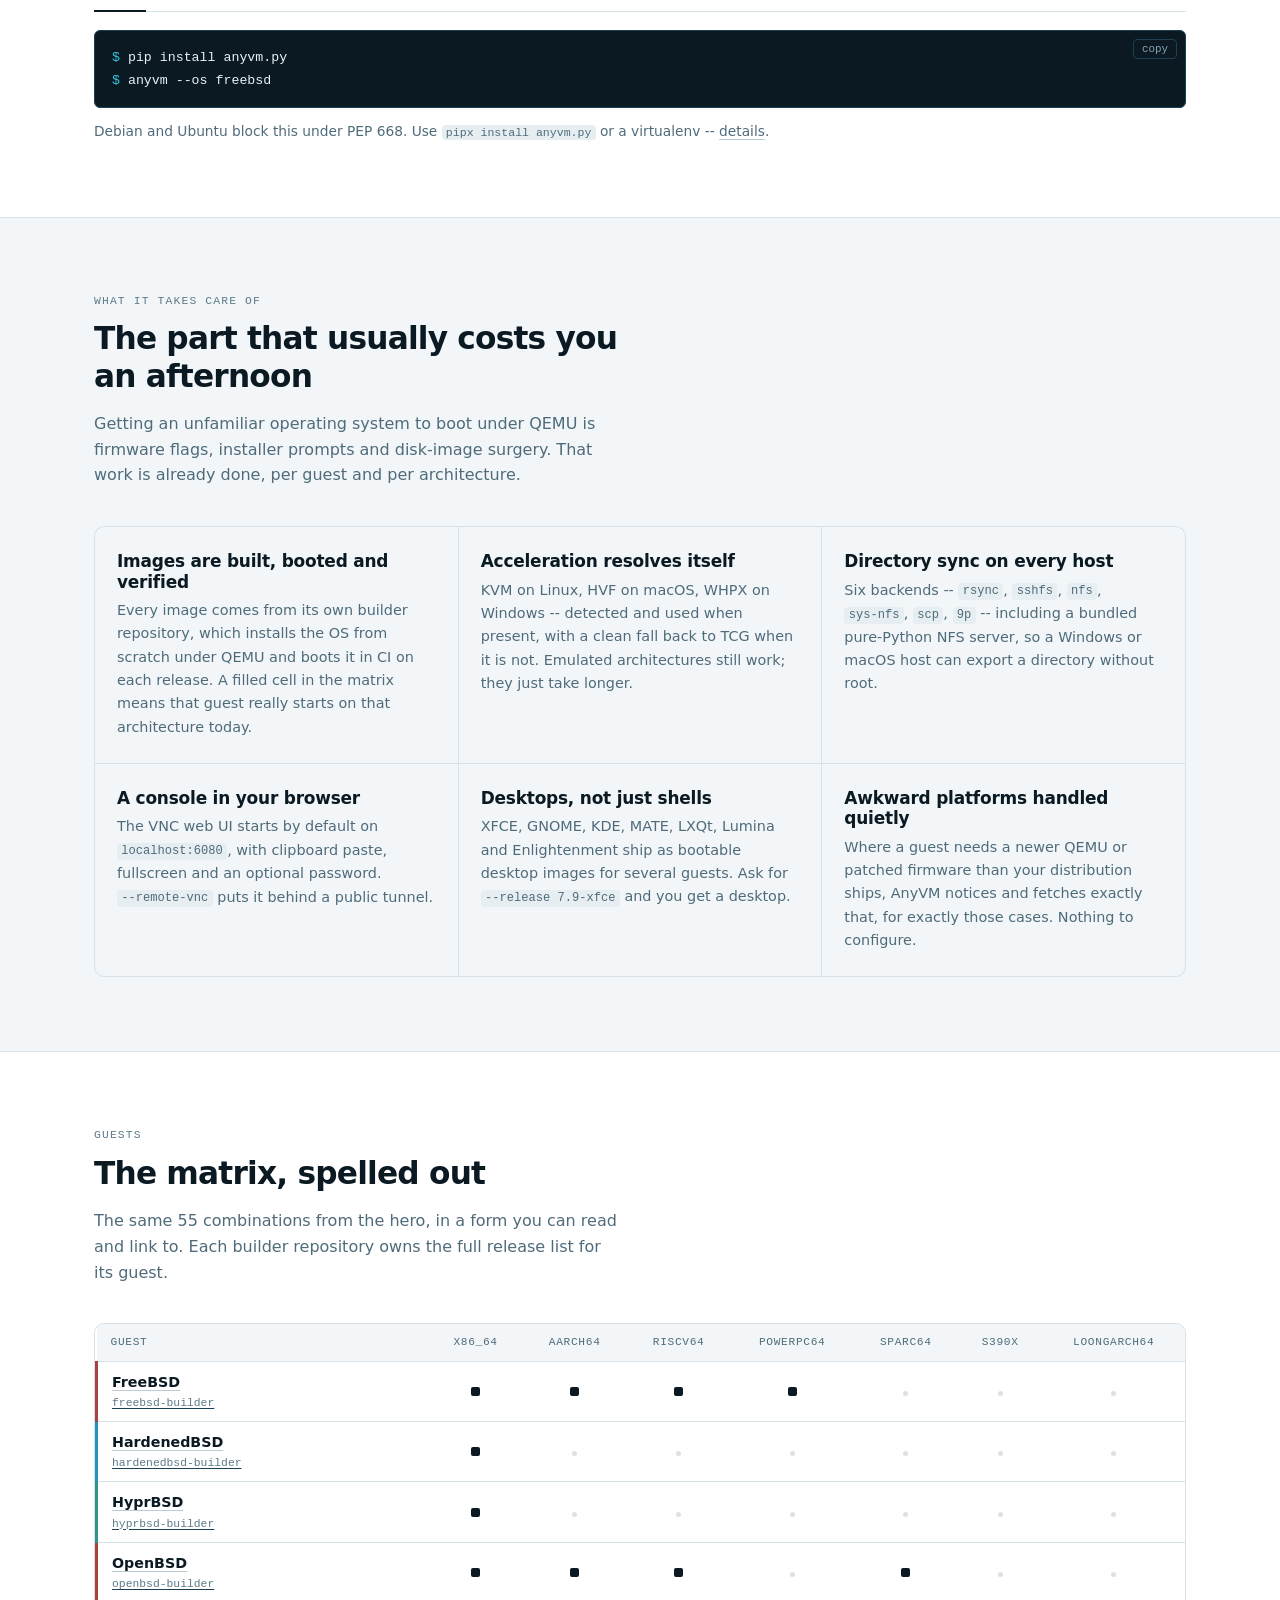
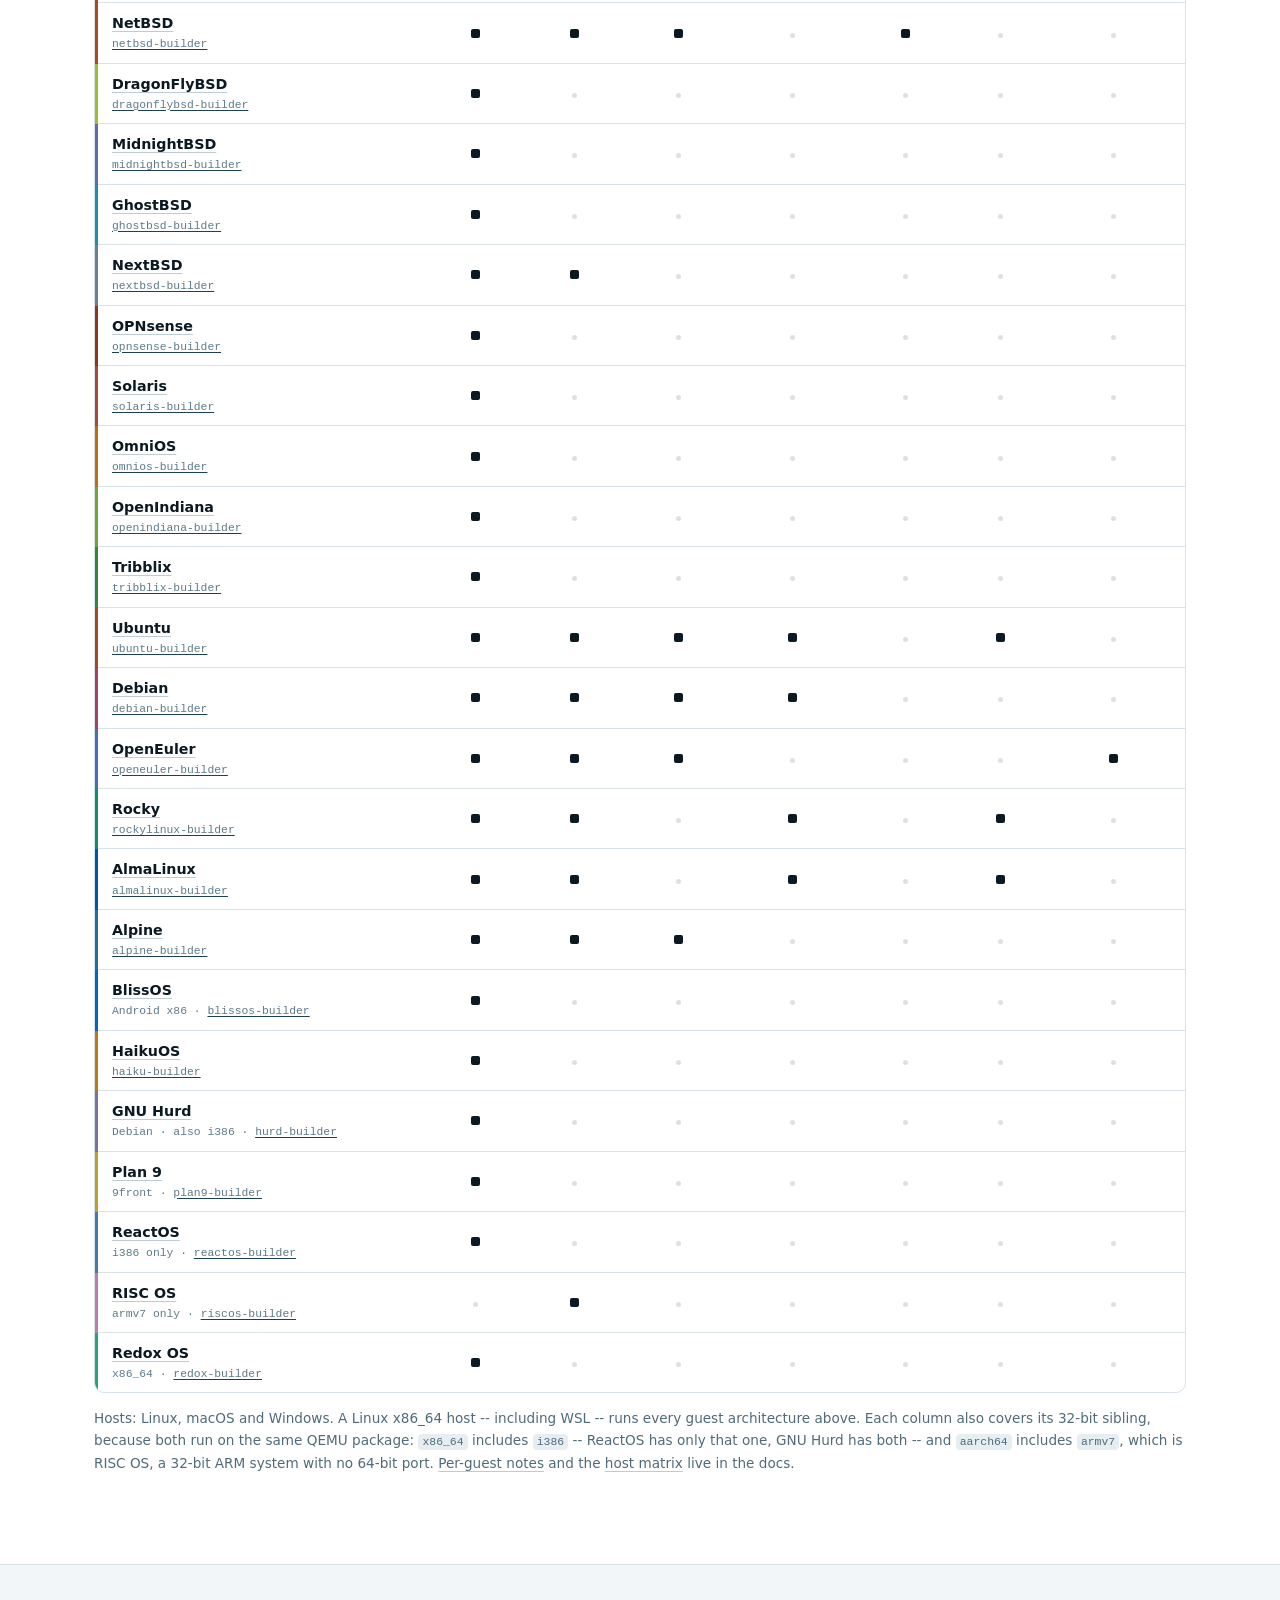
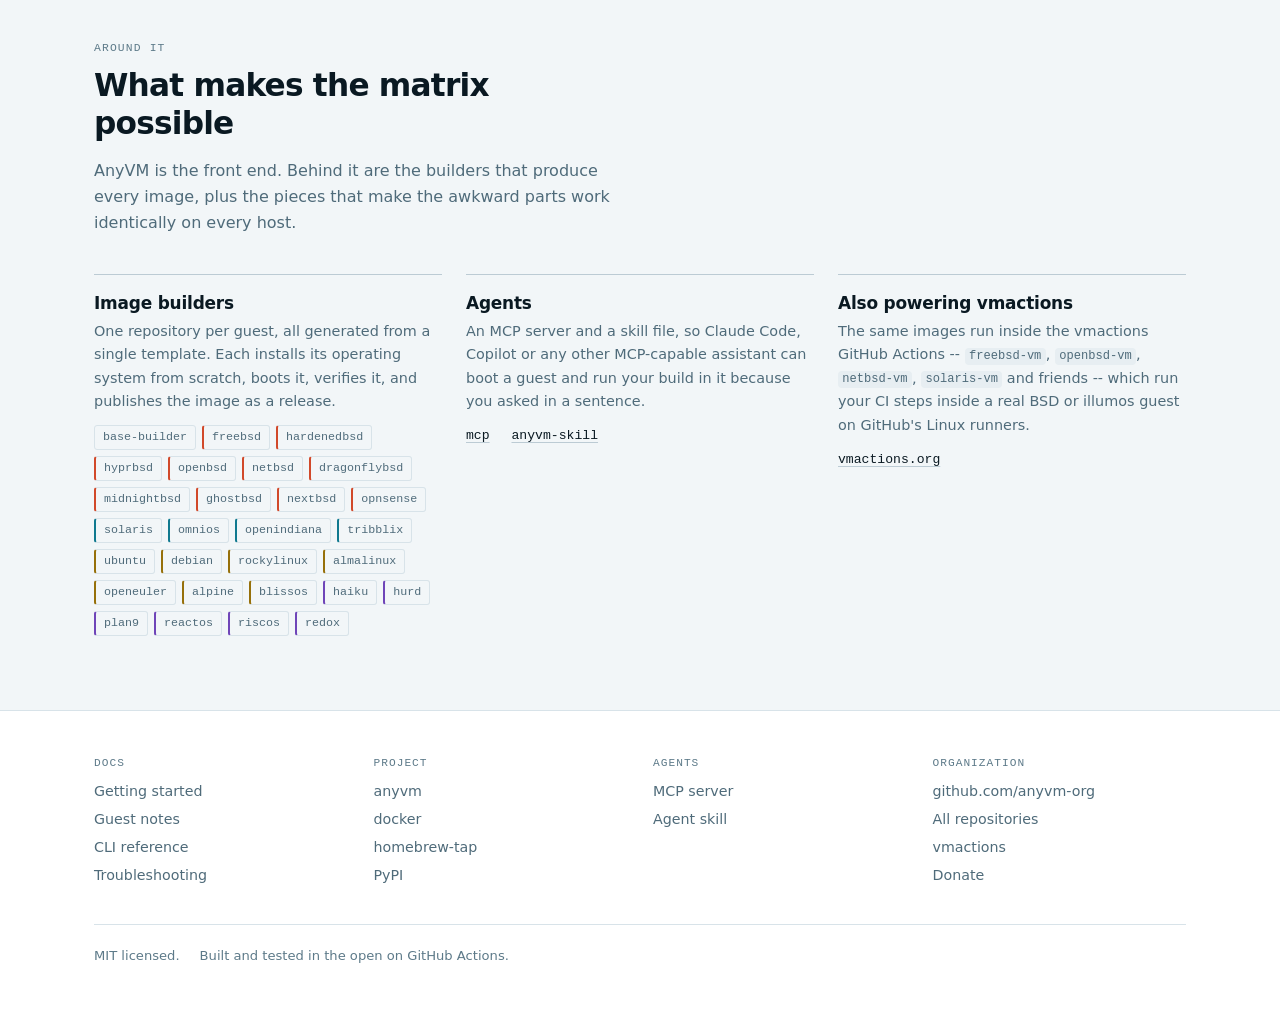
==== commit a9d612d0: "hyprbsd: add the guest Matrix band and table row (x86_64), 27 guests / 55 combinations, builder pill" ====
--- a/index.html
+++ b/index.html
@@ -4,7 +4,7 @@
 <meta charset="utf-8">
 <meta name="viewport" content="width=device-width, initial-scale=1">
 <title>AnyVM -- run any VM anywhere</title>
-<meta name="description" content="One Python file boots 26 operating systems across 7 CPU architectures, on Linux, macOS and Windows. No libvirt, no Vagrant, no VirtualBox.">
+<meta name="description" content="One Python file boots 27 operating systems across 7 CPU architectures, on Linux, macOS and Windows. No libvirt, no Vagrant, no VirtualBox.">
 <meta name="color-scheme" content="light dark">
 <link rel="canonical" href="https://anyvm.org/">
 <link rel="icon" href="data:image/svg+xml,%3Csvg%20xmlns='http://www.w3.org/2000/svg'%20viewBox='0%200%2024%2024'%3E%3Crect%20width='24'%20height='24'%20rx='4'%20fill='%230a1922'/%3E%3Crect%20x='7.6'%20y='2.4'%20width='14'%20height='14'%20rx='3.4'%20fill='none'%20stroke='%23e9f1f5'%20stroke-width='2'%20opacity='.45'/%3E%3Crect%20x='2.4'%20y='7.6'%20width='14'%20height='14'%20rx='3.4'%20fill='none'%20stroke='%23e9f1f5'%20stroke-width='2.2'/%3E%3C/svg%3E">
@@ -13,7 +13,7 @@
 
 <meta property="og:type" content="website">
 <meta property="og:title" content="AnyVM -- run any VM anywhere">
-<meta property="og:description" content="One Python file boots 26 operating systems across 7 CPU architectures, on Linux, macOS and Windows.">
+<meta property="og:description" content="One Python file boots 27 operating systems across 7 CPU architectures, on Linux, macOS and Windows.">
 <meta property="og:url" content="https://anyvm.org/">
 <meta name="twitter:card" content="summary">
 </head>
@@ -98,6 +98,7 @@
     <span>OPNsense</span>
     <span>Rocky</span>
     <span>AlmaLinux</span>
+    <span>HyprBSD</span>
 
     <!-- Second layer: the architectures, set smaller so the guests stay the
          primary read. Aliases are included on purpose -- aarch64 and arm64
@@ -119,8 +120,8 @@
   <div class="hero-in">
 
     <div>
-      <span class="eyebrow" lang="en">26 operating systems / 7 architectures / 1 file</span>
-      <span class="eyebrow" lang="zh">26 个操作系统 / 7 种架构 / 1 个文件</span>
+      <span class="eyebrow" lang="en">27 operating systems / 7 architectures / 1 file</span>
+      <span class="eyebrow" lang="zh">27 个操作系统 / 7 种架构 / 1 个文件</span>
       <!-- Four rotating slots -- guest, architecture, host, accelerator --
            each cycling its own list independently. The motion is decorative,
            so the accessible name is the fixed claim rather than a moving
@@ -185,7 +186,7 @@
     <figure class="cov">
       <figcaption class="cov-title">
         <span lang="en">Verified coverage</span><span lang="zh">已验证覆盖</span>
-        <span lang="en">54 combinations</span><span lang="zh">54 种组合</span>
+        <span lang="en">55 combinations</span><span lang="zh">55 种组合</span>
       </figcaption>
 
       <div class="cov-grid">
@@ -204,6 +205,10 @@
         </div>
         <div class="cov-band" data-os="hardenedbsd">
           <span class="cov-os">HardenedBSD</span>
+          <span class="cov-cell on"></span><span class="cov-cell"></span><span class="cov-cell"></span><span class="cov-cell"></span><span class="cov-cell"></span><span class="cov-cell"></span><span class="cov-cell"></span>
+        </div>
+        <div class="cov-band" data-os="hyprbsd">
+          <span class="cov-os">HyprBSD</span>
           <span class="cov-cell on"></span><span class="cov-cell"></span><span class="cov-cell"></span><span class="cov-cell"></span><span class="cov-cell"></span><span class="cov-cell"></span><span class="cov-cell"></span>
         </div>
         <div class="cov-band" data-os="openbsd">
@@ -545,12 +550,12 @@
       <h2 lang="en">The matrix, spelled out</h2>
       <h2 lang="zh">把矩阵摊开看</h2>
       <p lang="en">
-        The same 54 combinations from the hero, in a form you can read and
+        The same 55 combinations from the hero, in a form you can read and
         link to. Each builder repository owns the full release list for its
         guest.
       </p>
       <p lang="zh">
-        还是上面那 54 种组合，换成能读、能引用的表格。每个系统支持哪些版本，由它
+        还是上面那 55 种组合，换成能读、能引用的表格。每个系统支持哪些版本，由它
         自己的 builder 仓库说了算。
       </p>
     </div>
@@ -582,6 +587,16 @@
           </tr>
           <tr data-os="hardenedbsd">
             <th scope="row" class="row-os"><a href="/docs/guests.html#hardenedbsd">HardenedBSD</a><span class="sub"><a href="https://github.com/anyvm-org/hardenedbsd-builder">hardenedbsd-builder</a></span></th>
+            <td class="mark"><span class="mk mk-on" title="Supported"></span></td>
+            <td class="mark"><span class="mk mk-off" title="Not available"></span></td>
+            <td class="mark"><span class="mk mk-off" title="Not available"></span></td>
+            <td class="mark"><span class="mk mk-off" title="Not available"></span></td>
+            <td class="mark"><span class="mk mk-off" title="Not available"></span></td>
+            <td class="mark"><span class="mk mk-off" title="Not available"></span></td>
+            <td class="mark"><span class="mk mk-off" title="Not available"></span></td>
+          </tr>
+          <tr data-os="hyprbsd">
+            <th scope="row" class="row-os"><a href="/docs/guests.html#hyprbsd">HyprBSD</a><span class="sub"><a href="https://github.com/anyvm-org/hyprbsd-builder">hyprbsd-builder</a></span></th>
             <td class="mark"><span class="mk mk-on" title="Supported"></span></td>
             <td class="mark"><span class="mk mk-off" title="Not available"></span></td>
             <td class="mark"><span class="mk mk-off" title="Not available"></span></td>
@@ -894,6 +909,7 @@
           <a class="pill" href="https://github.com/anyvm-org/base-builder">base-builder</a>
           <a class="pill" data-fam="bsd" href="https://github.com/anyvm-org/freebsd-builder">freebsd</a>
           <a class="pill" data-fam="bsd" href="https://github.com/anyvm-org/hardenedbsd-builder">hardenedbsd</a>
+          <a class="pill" data-fam="bsd" href="https://github.com/anyvm-org/hyprbsd-builder">hyprbsd</a>
           <a class="pill" data-fam="bsd" href="https://github.com/anyvm-org/openbsd-builder">openbsd</a>
           <a class="pill" data-fam="bsd" href="https://github.com/anyvm-org/netbsd-builder">netbsd</a>
           <a class="pill" data-fam="bsd" href="https://github.com/anyvm-org/dragonflybsd-builder">dragonflybsd</a>
--- a/assets/style.css
+++ b/assets/style.css
@@ -47,6 +47,13 @@
 
   --os-freebsd:     #e2504a;  /* freebsd.org main.min.css #ab2b28, lifted */
   --os-hardenedbsd: #2fbef2;  /* logo wordmark 2014-08-21_logo_small_03_0_0.png, as-is */
+  /* hyprbsd.org style.css --teal, the site's link colour, as-is. HyprBSD's
+     other brand colour is --orange #ef6f3c (the wordmark accent), but its
+     hue, 17, lands in the band already holding opnsense 15, ubuntu 16,
+     netbsd 16 and openbsd 11, where a fifth entry stops colour naming a
+     guest. The teal is hue 173: between rockylinux 160 and ghostbsd 188,
+     and lighter than both. 7.97:1 on the ink ground. */
+  --os-hyprbsd:     #3cc0b0;
   --os-opnsense:    #c03e14;  /* logo-opnsense.svg, as-is */
   --os-openbsd:     #e05434;  /* openbsd.org --red, dark-theme value, as-is */
   --os-netbsd:      #f2551b;  /* netbsd.org global.css #d43900, lifted */
@@ -496,24 +503,25 @@
 .hero-names span:nth-child(24) { font-size: 1.55em; opacity: .17; } /* OPNsense */
 .hero-names span:nth-child(25) { font-size: 2.25em; opacity: .15; } /* Rocky */
 .hero-names span:nth-child(26) { font-size: 1.90em; opacity: .16; } /* AlmaLinux */
+.hero-names span:nth-child(27) { font-size: 1.85em; opacity: .16; } /* HyprBSD */
 
 /* Architectures: a second, quieter layer. Held well below the guest sizes so
    the two read as foreground and background of the same field rather than as
    one flat list of words. These indices follow the guest list above -- adding
    a guest shifts every one of them, so renumber the whole block rather than
    appending the new name after the architectures. */
-.hero-names span:nth-child(27) { font-size: 1.35em; opacity: .18; } /* x86_64 */
-.hero-names span:nth-child(28) { font-size: 1.50em; opacity: .17; } /* aarch64 */
-.hero-names span:nth-child(29) { font-size: 1.20em; opacity: .18; } /* riscv64 */
-.hero-names span:nth-child(30) { font-size: 1.10em; opacity: .18; } /* arm64 */
-.hero-names span:nth-child(31) { font-size: 1.40em; opacity: .17; } /* sparc64 */
-.hero-names span:nth-child(32) { font-size: 1.00em; opacity: .18; } /* s390x */
-.hero-names span:nth-child(33) { font-size: 1.25em; opacity: .18; } /* loongarch64 */
-.hero-names span:nth-child(34) { font-size: 1.15em; opacity: .18; } /* ppc64le */
-.hero-names span:nth-child(35) { font-size: 1.05em; opacity: .18; } /* amd64 */
-.hero-names span:nth-child(36) { font-size: 1.30em; opacity: .17; } /* powerpc64 */
-.hero-names span:nth-child(37) { font-size: 0.95em; opacity: .18; } /* i386 */
-.hero-names span:nth-child(38) { font-size: 1.05em; opacity: .18; } /* armv7 */
+.hero-names span:nth-child(28) { font-size: 1.35em; opacity: .18; } /* x86_64 */
+.hero-names span:nth-child(29) { font-size: 1.50em; opacity: .17; } /* aarch64 */
+.hero-names span:nth-child(30) { font-size: 1.20em; opacity: .18; } /* riscv64 */
+.hero-names span:nth-child(31) { font-size: 1.10em; opacity: .18; } /* arm64 */
+.hero-names span:nth-child(32) { font-size: 1.40em; opacity: .17; } /* sparc64 */
+.hero-names span:nth-child(33) { font-size: 1.00em; opacity: .18; } /* s390x */
+.hero-names span:nth-child(34) { font-size: 1.25em; opacity: .18; } /* loongarch64 */
+.hero-names span:nth-child(35) { font-size: 1.15em; opacity: .18; } /* ppc64le */
+.hero-names span:nth-child(36) { font-size: 1.05em; opacity: .18; } /* amd64 */
+.hero-names span:nth-child(37) { font-size: 1.30em; opacity: .17; } /* powerpc64 */
+.hero-names span:nth-child(38) { font-size: 0.95em; opacity: .18; } /* i386 */
+.hero-names span:nth-child(39) { font-size: 1.05em; opacity: .18; } /* armv7 */
 
 @media (max-width: 1000px) { .hero-names { font-size: 0.8rem; } }
 @media (max-width: 640px)  { .hero-names { font-size: 0.6rem; } }
@@ -716,6 +724,7 @@
    above and one line here -- nowhere else. */
 [data-os="freebsd"]     { --os-color: var(--os-freebsd); }
 [data-os="hardenedbsd"] { --os-color: var(--os-hardenedbsd); }
+[data-os="hyprbsd"]     { --os-color: var(--os-hyprbsd); }
 [data-os="opnsense"]    { --os-color: var(--os-opnsense); }
 [data-os="openbsd"]     { --os-color: var(--os-openbsd); }
 [data-os="netbsd"]      { --os-color: var(--os-netbsd); }
